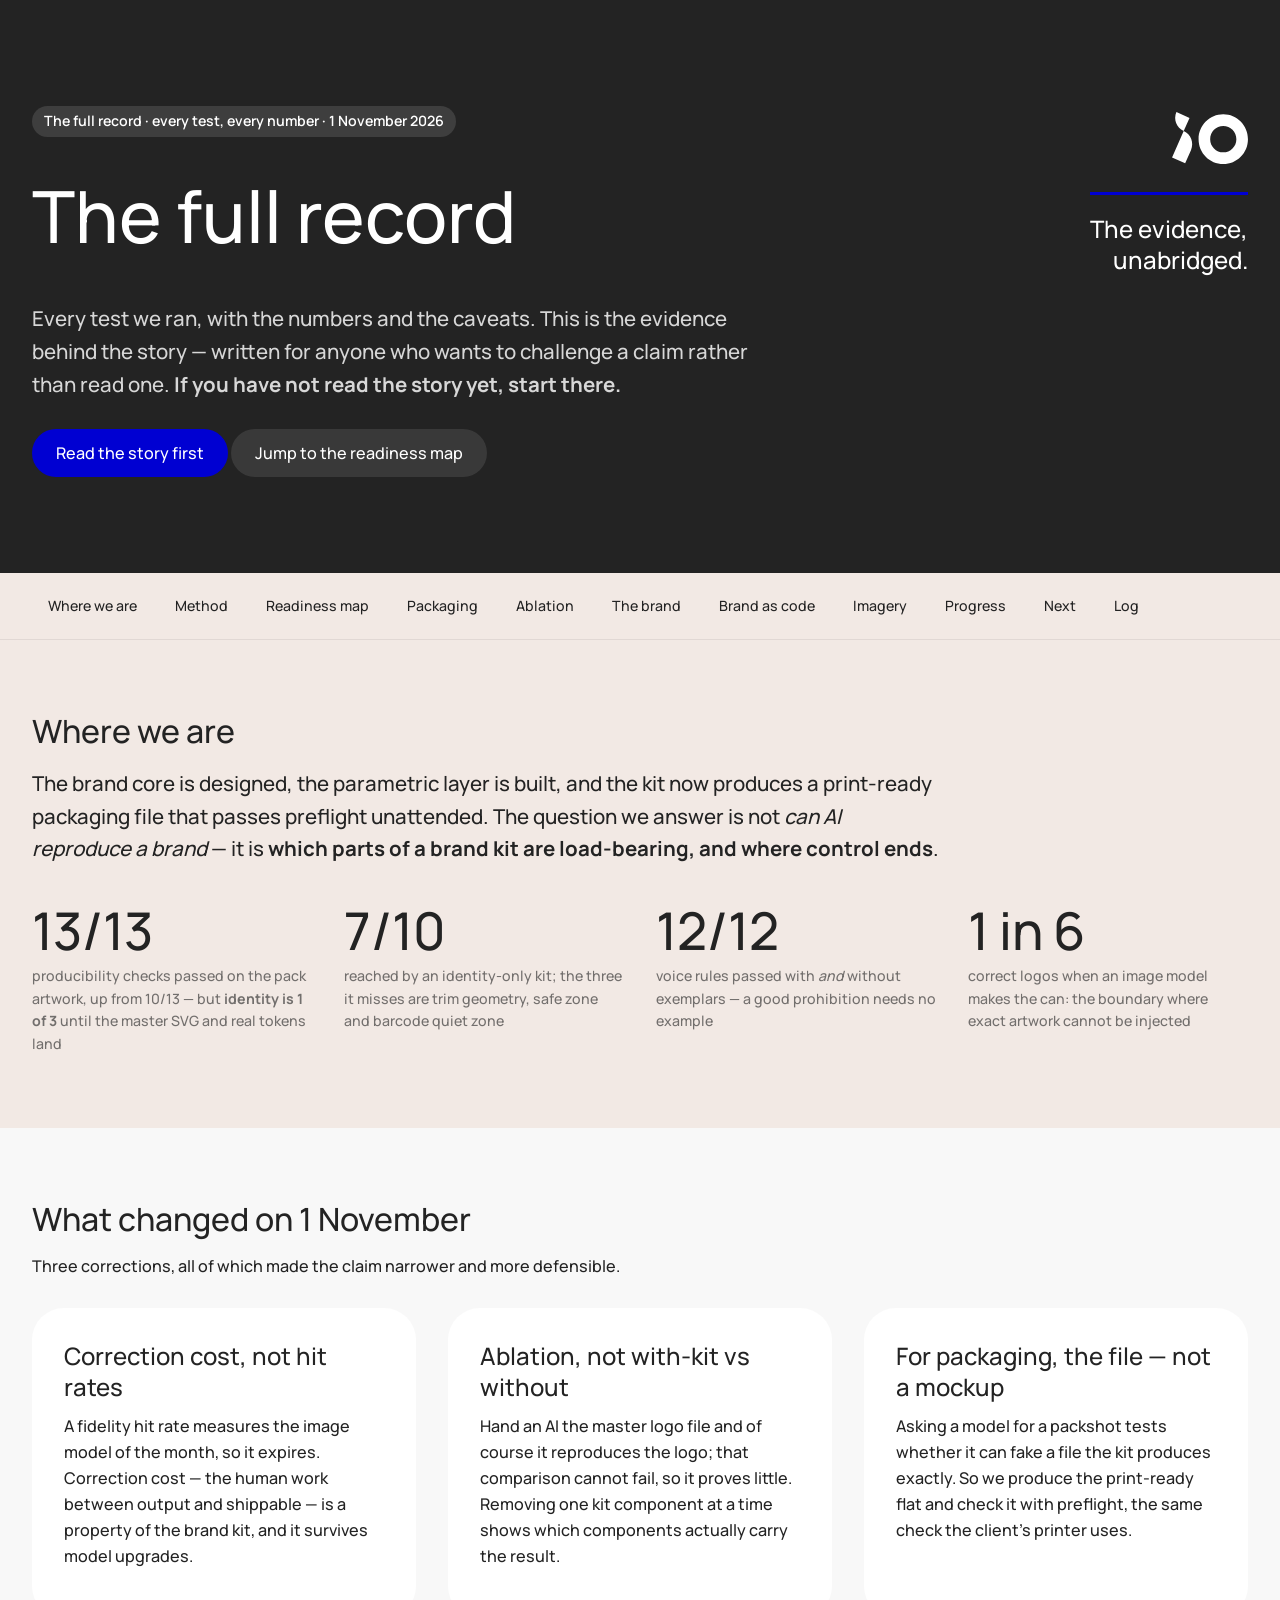
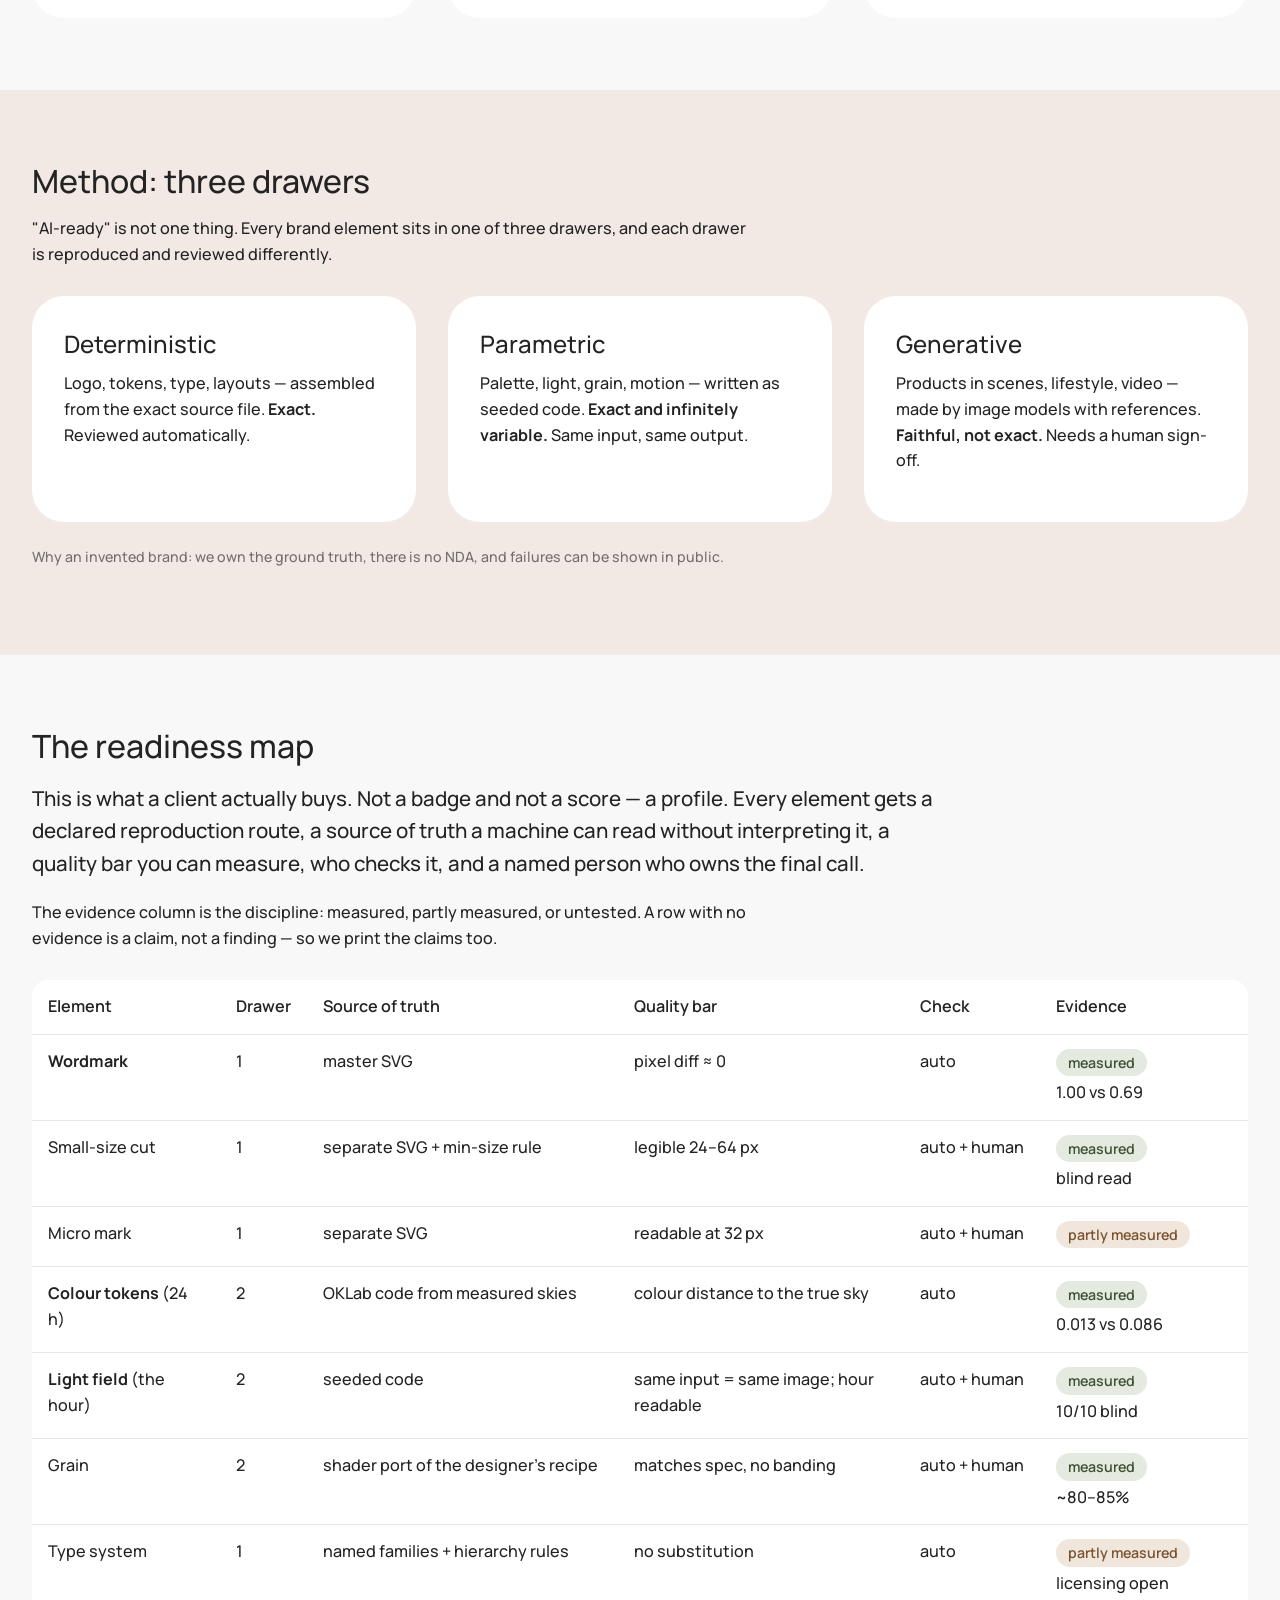
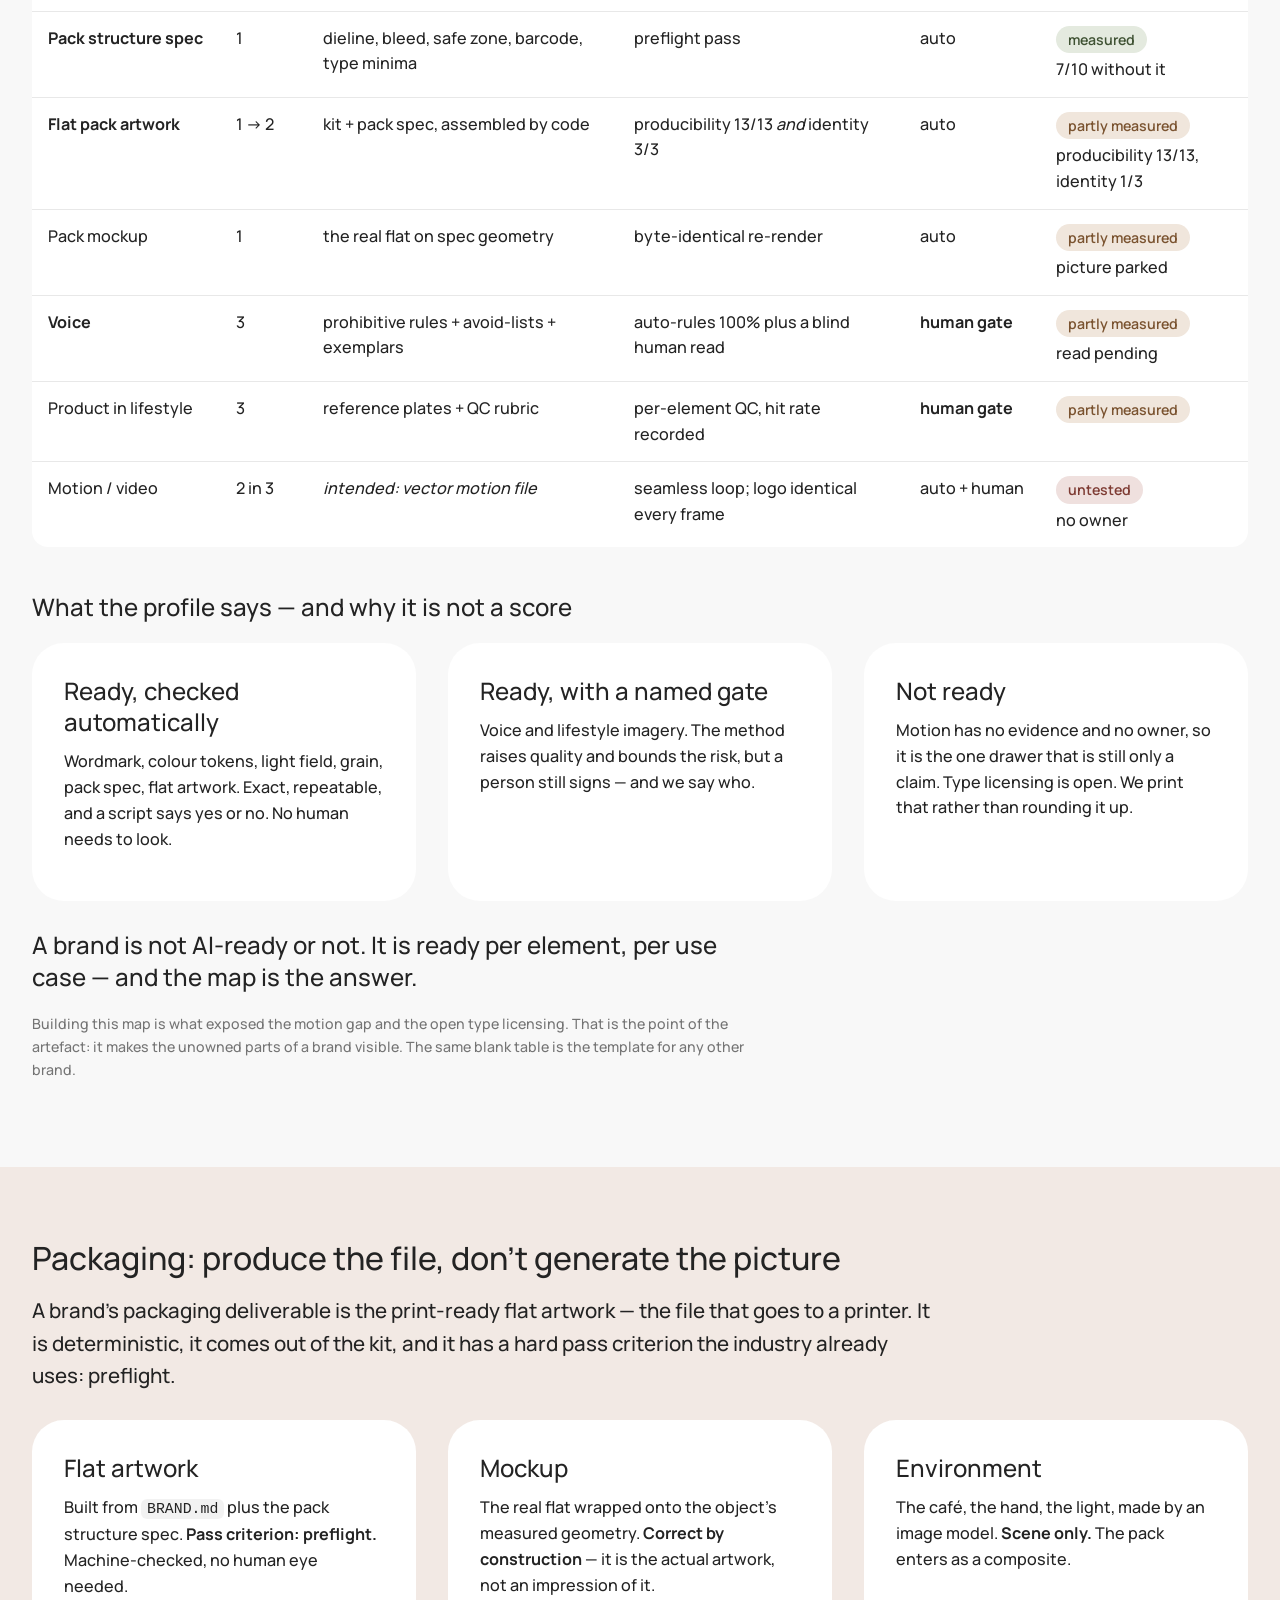
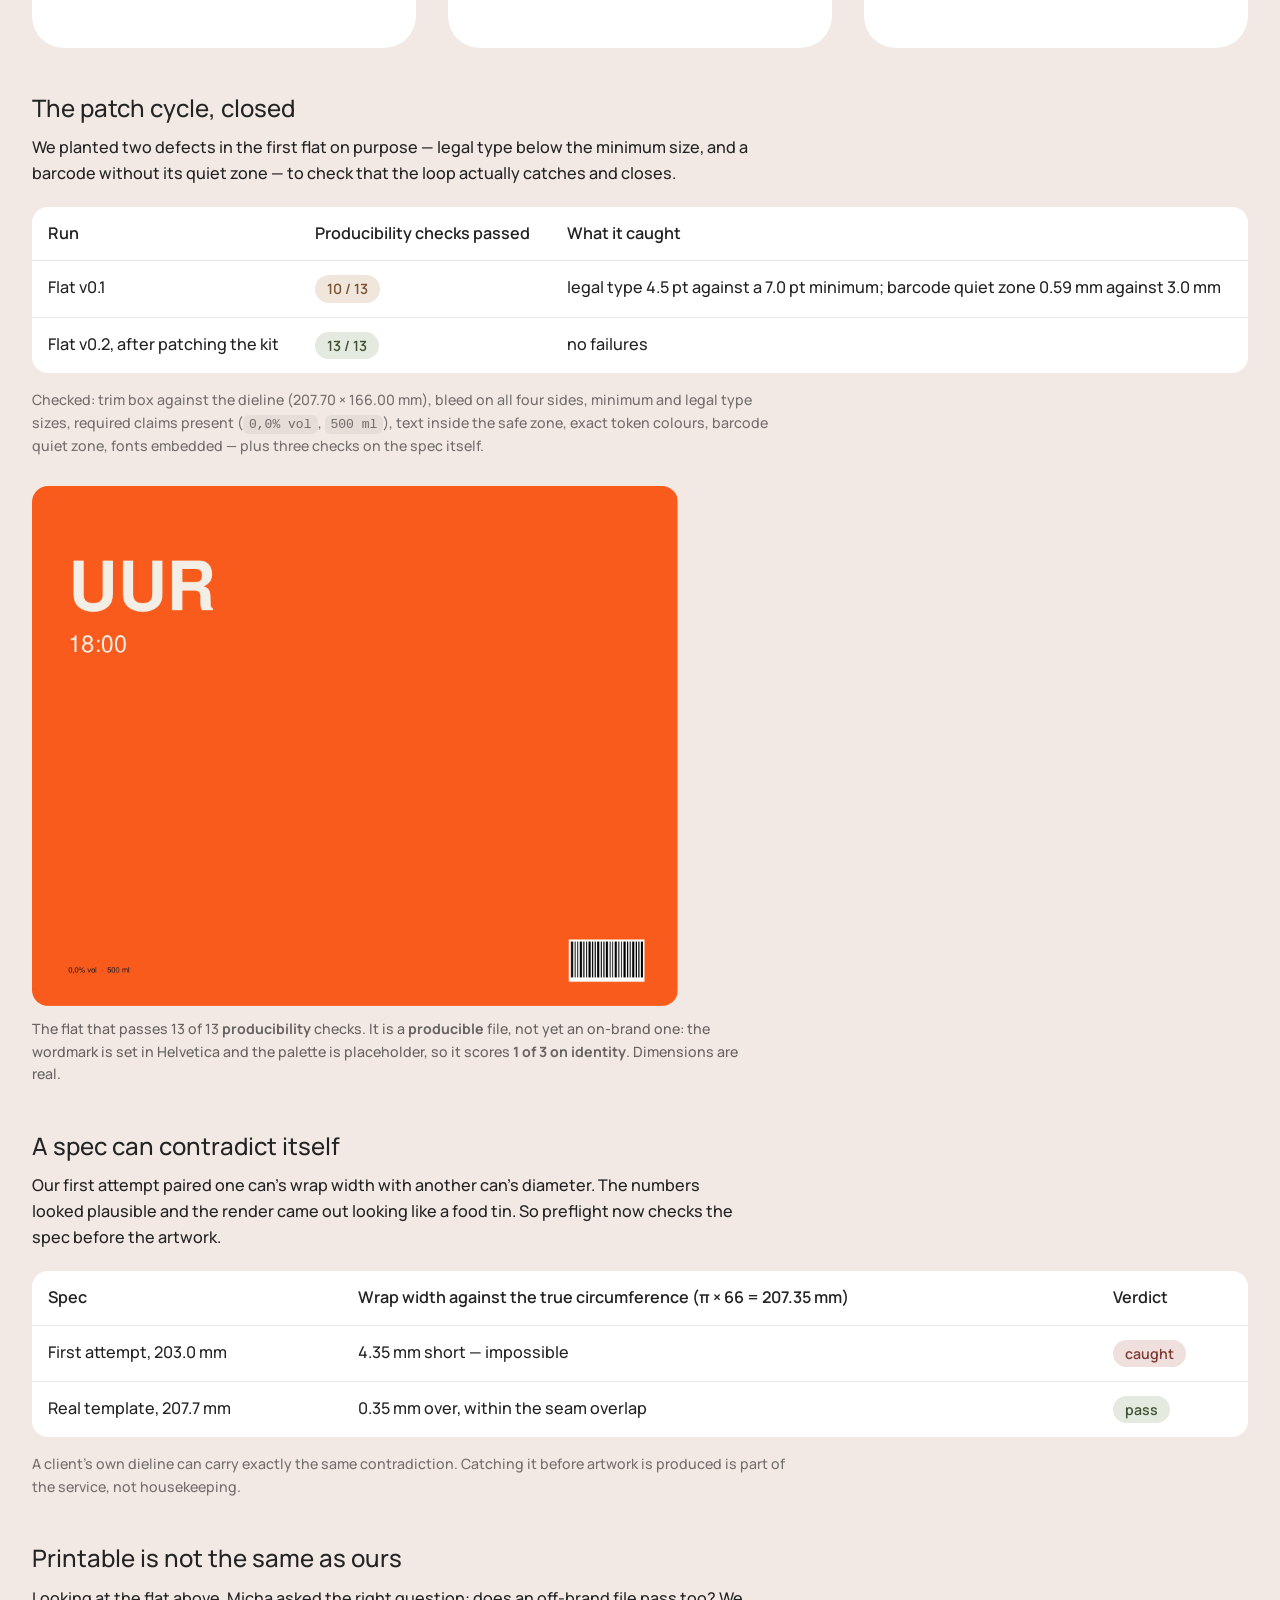
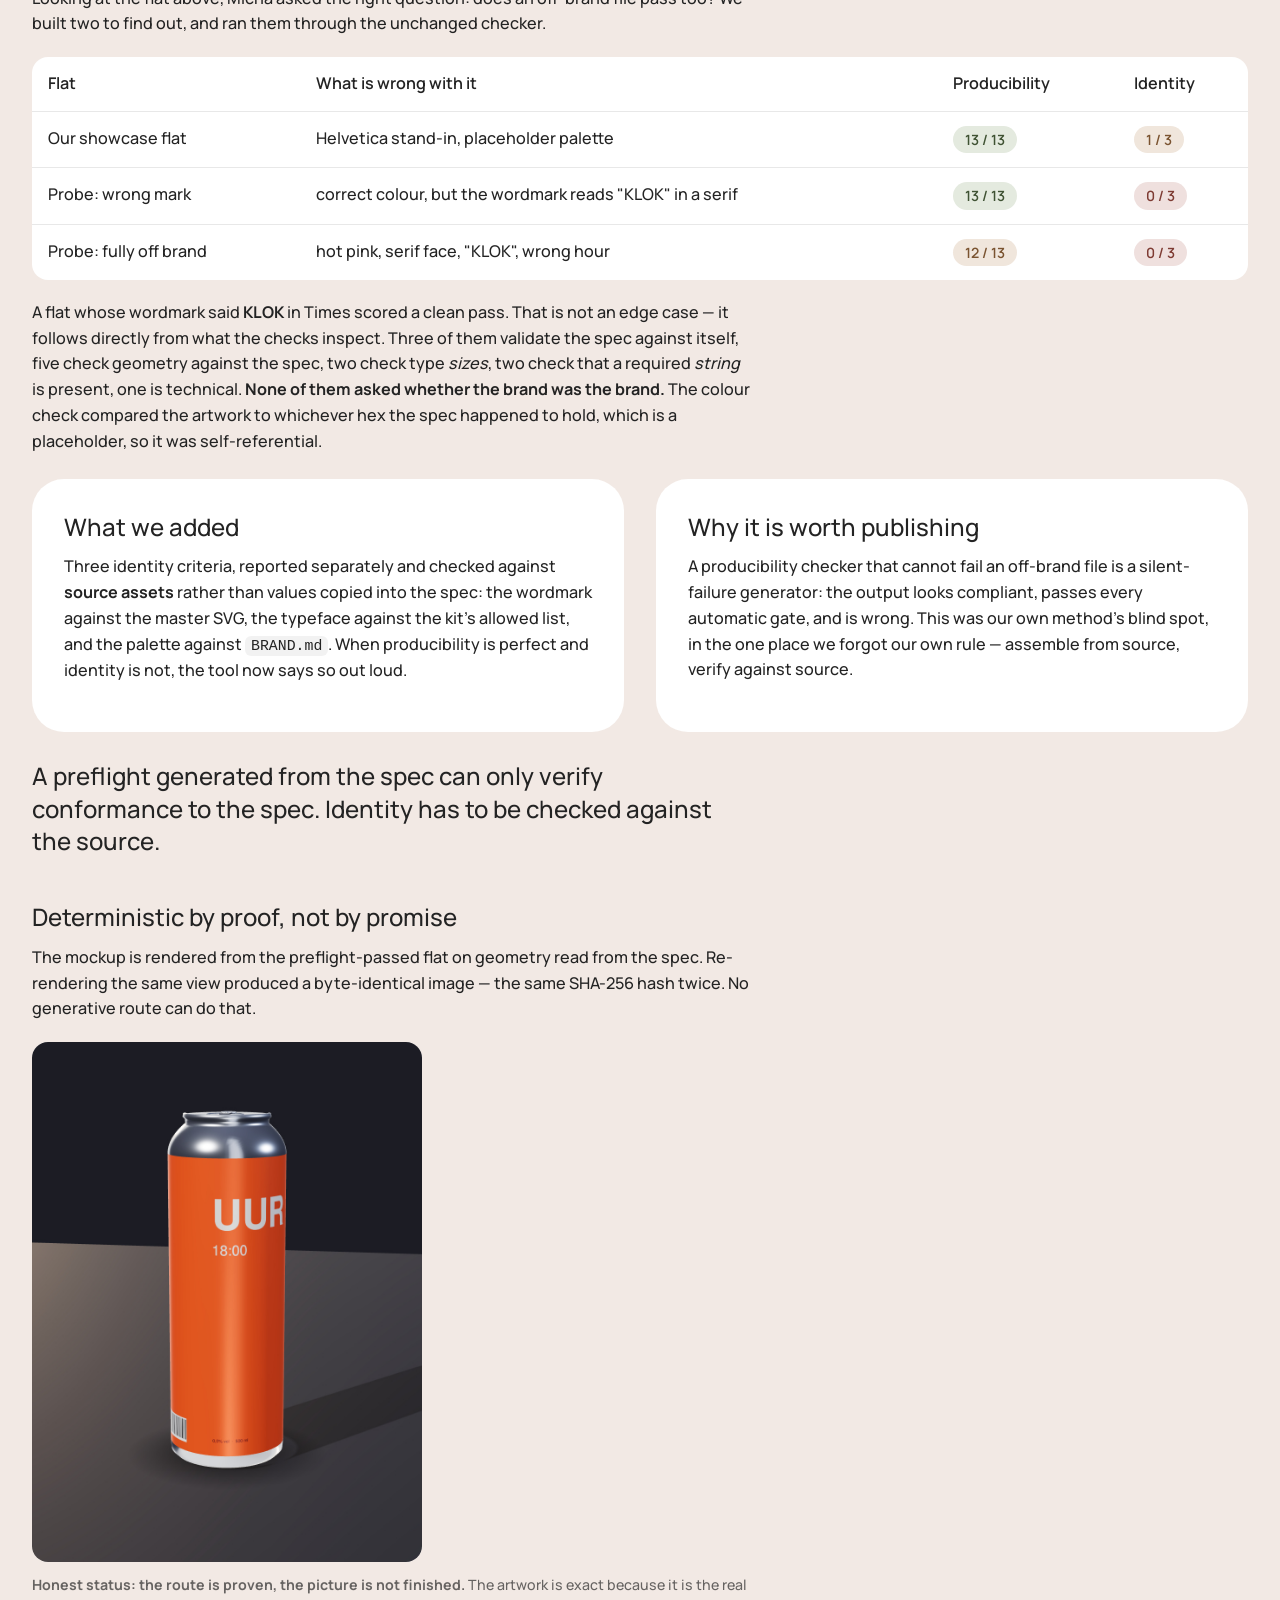
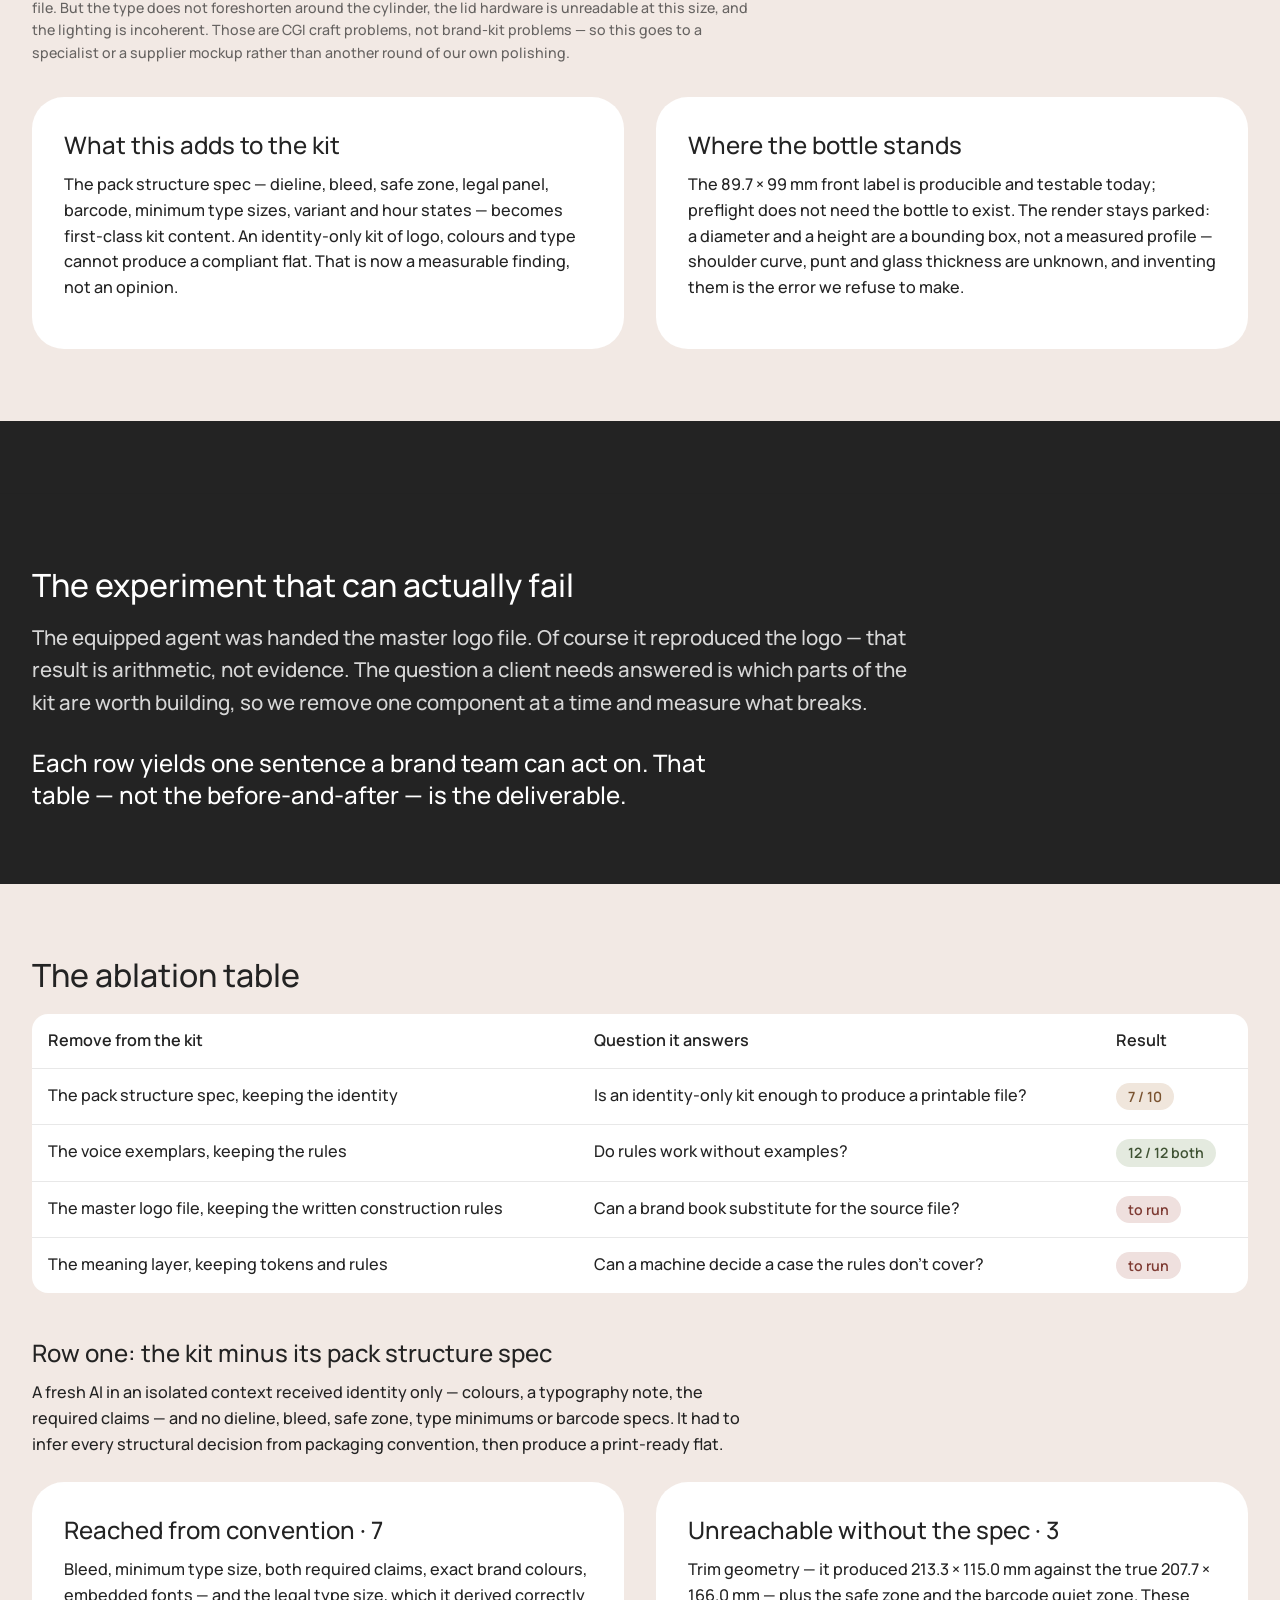
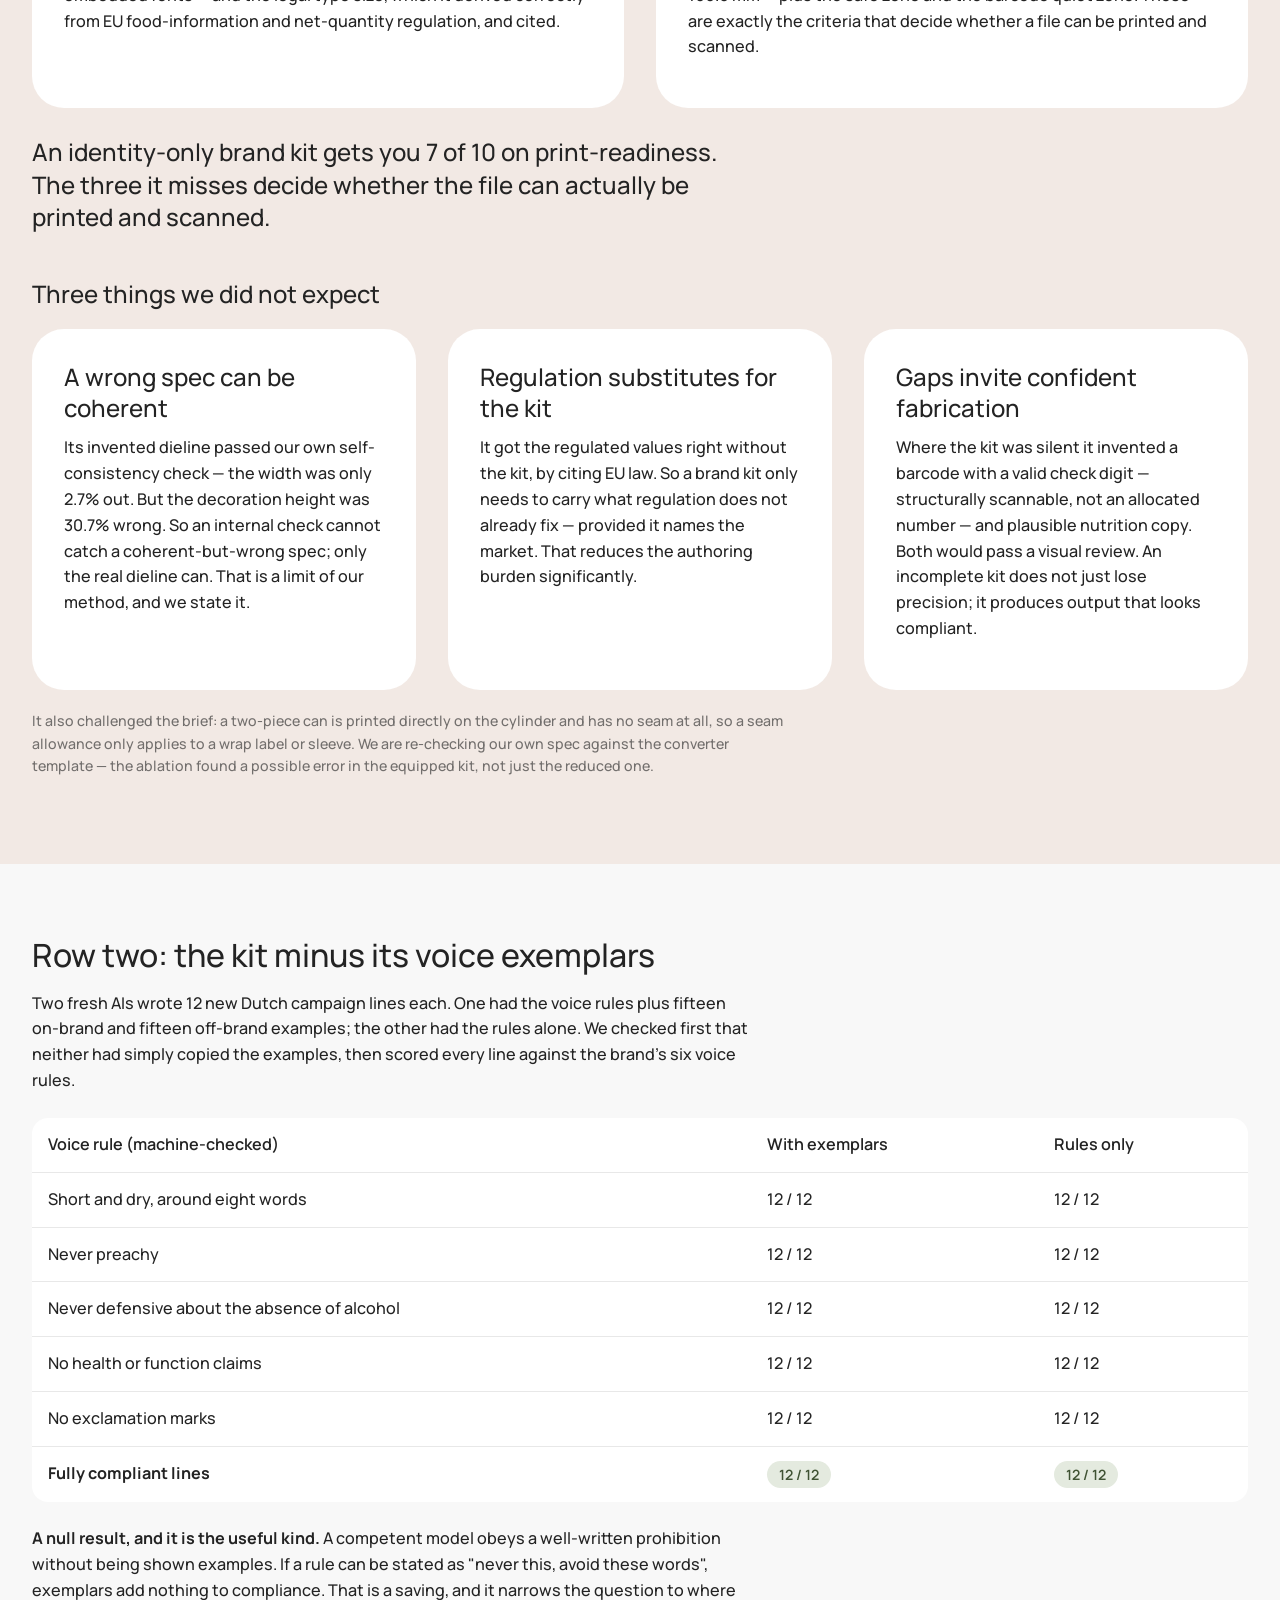
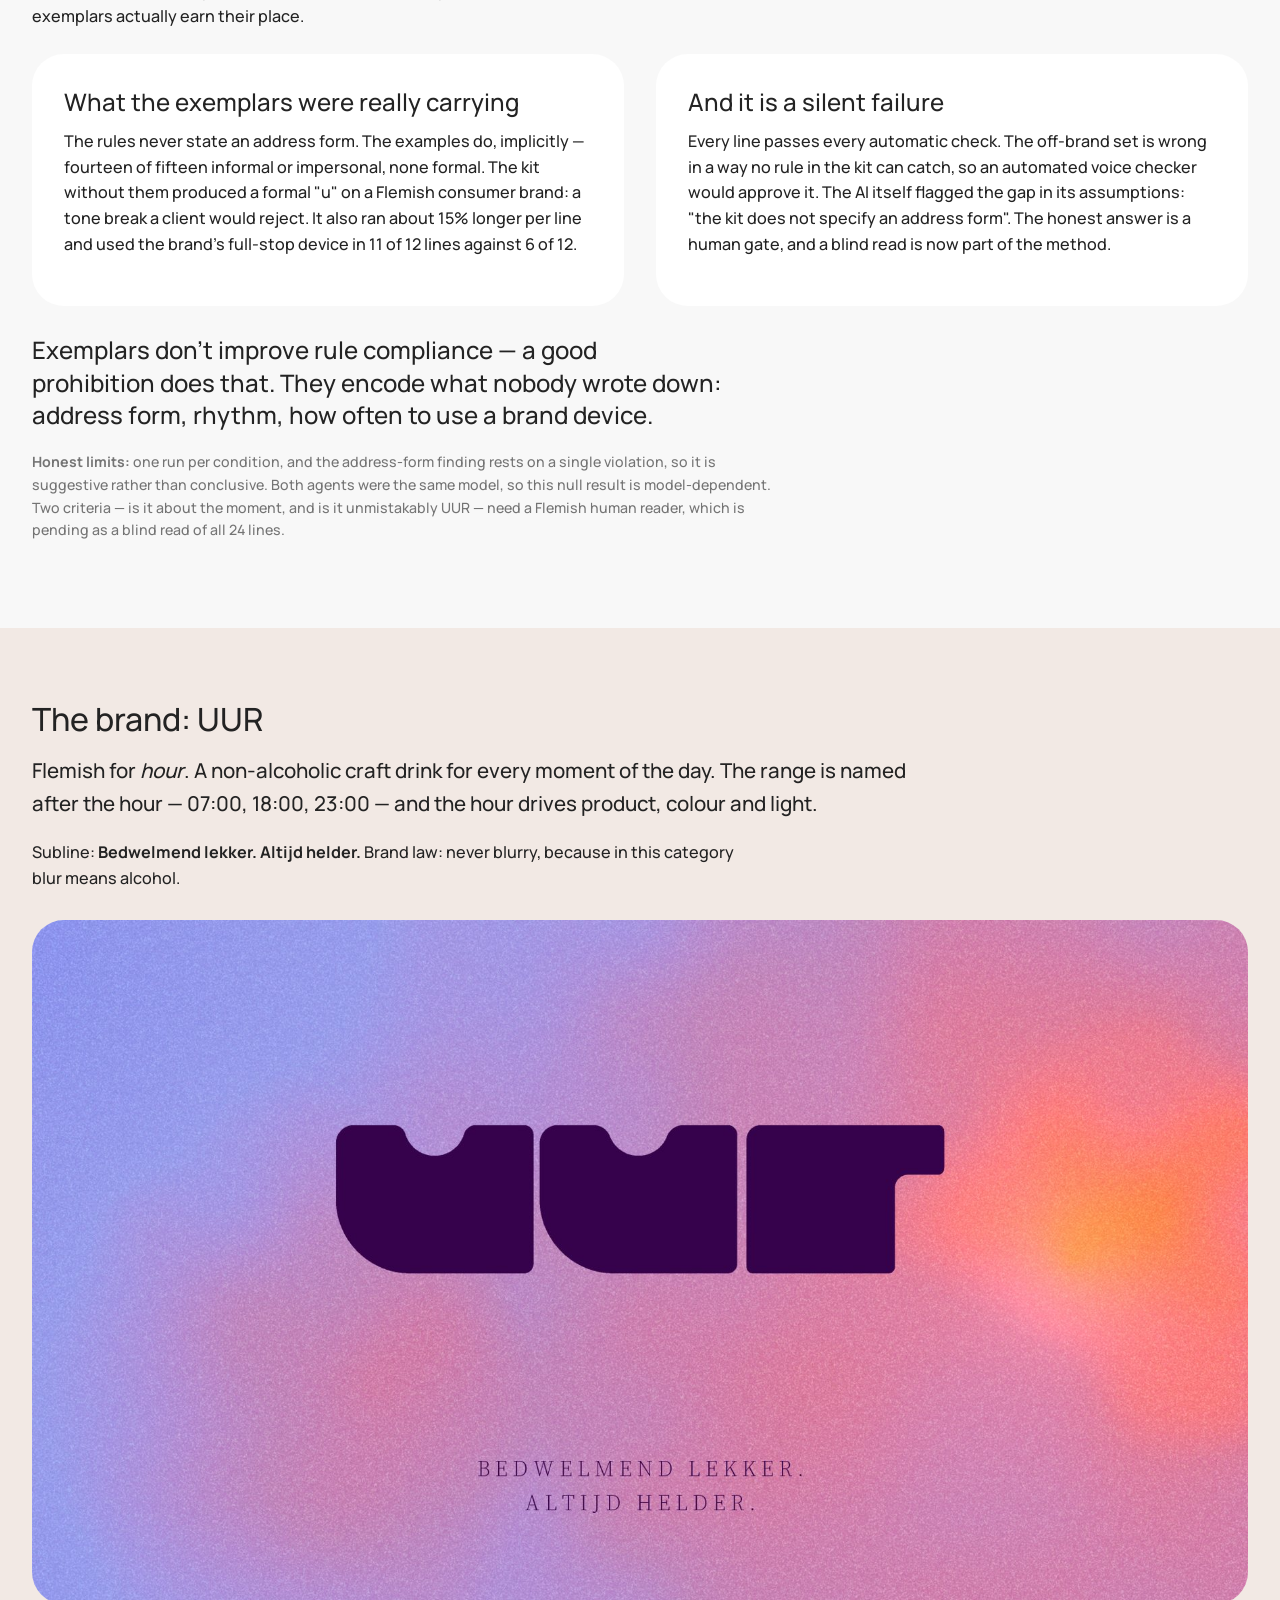
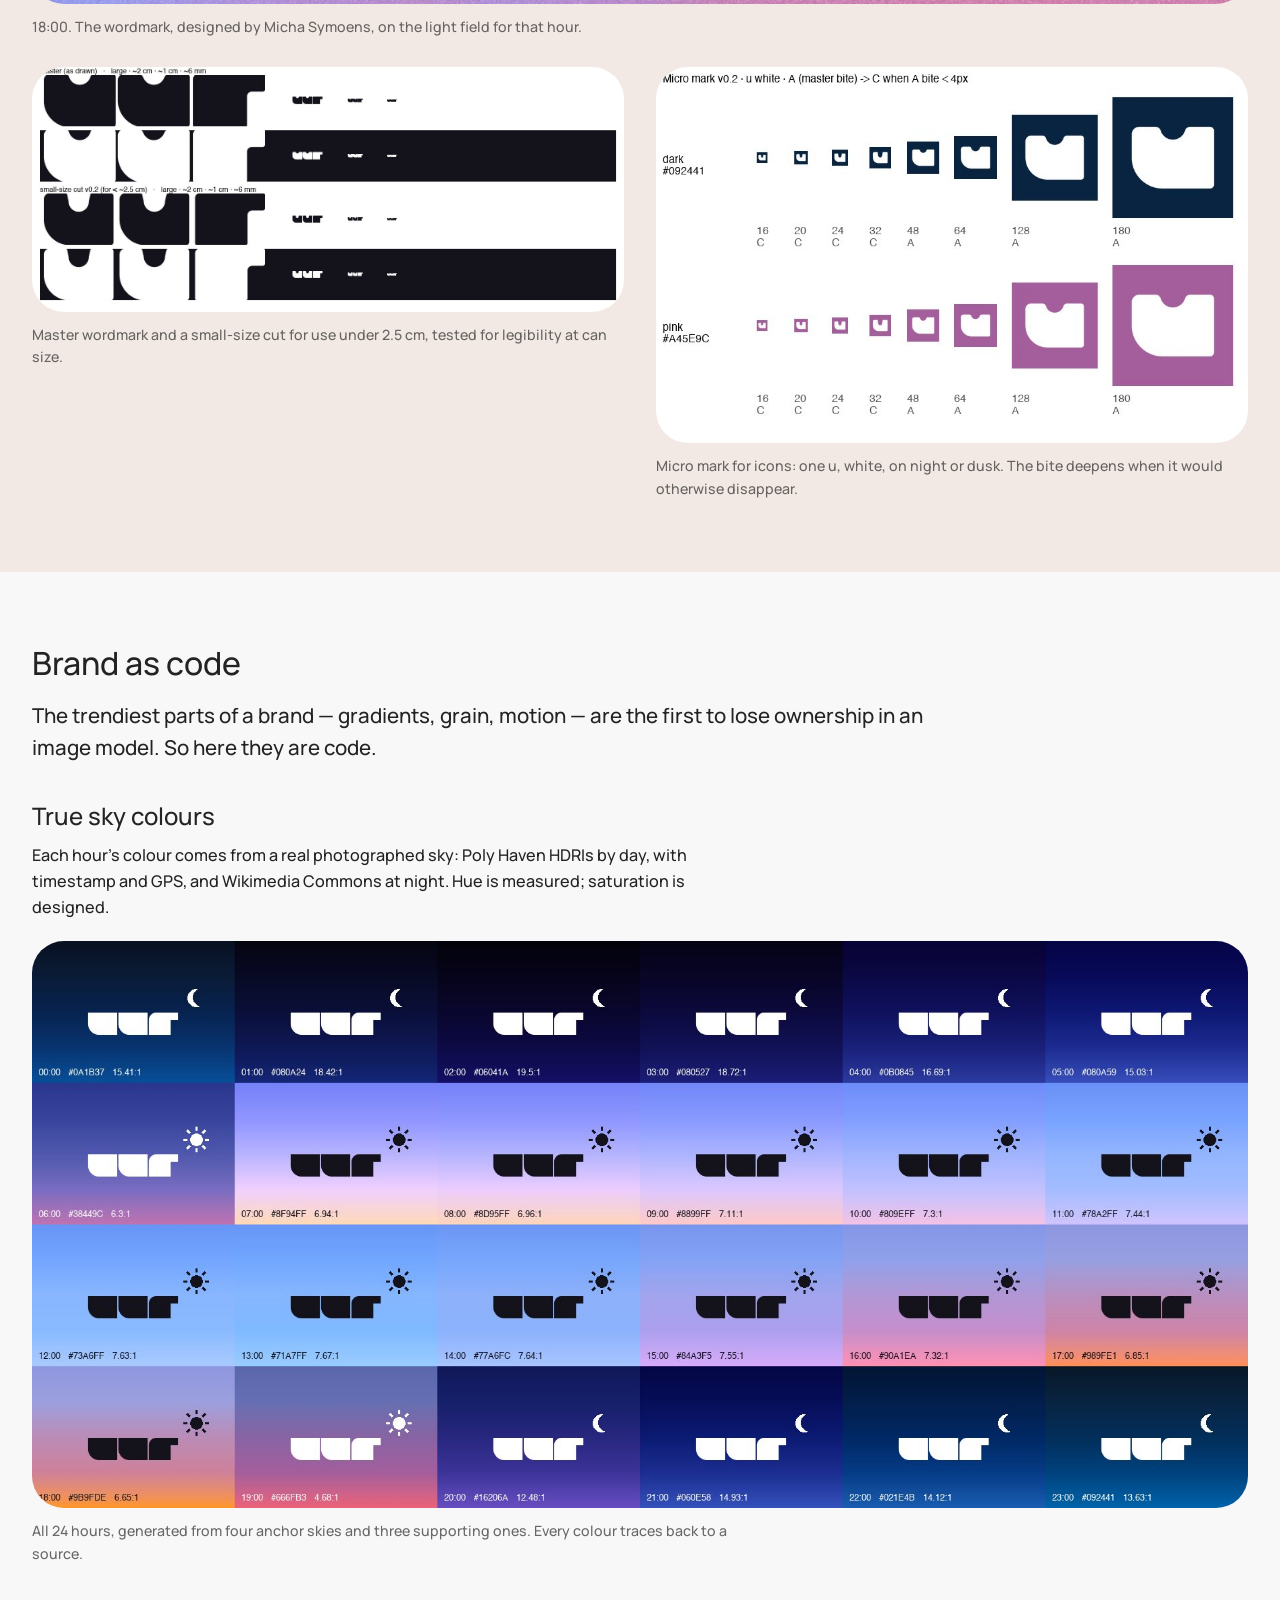
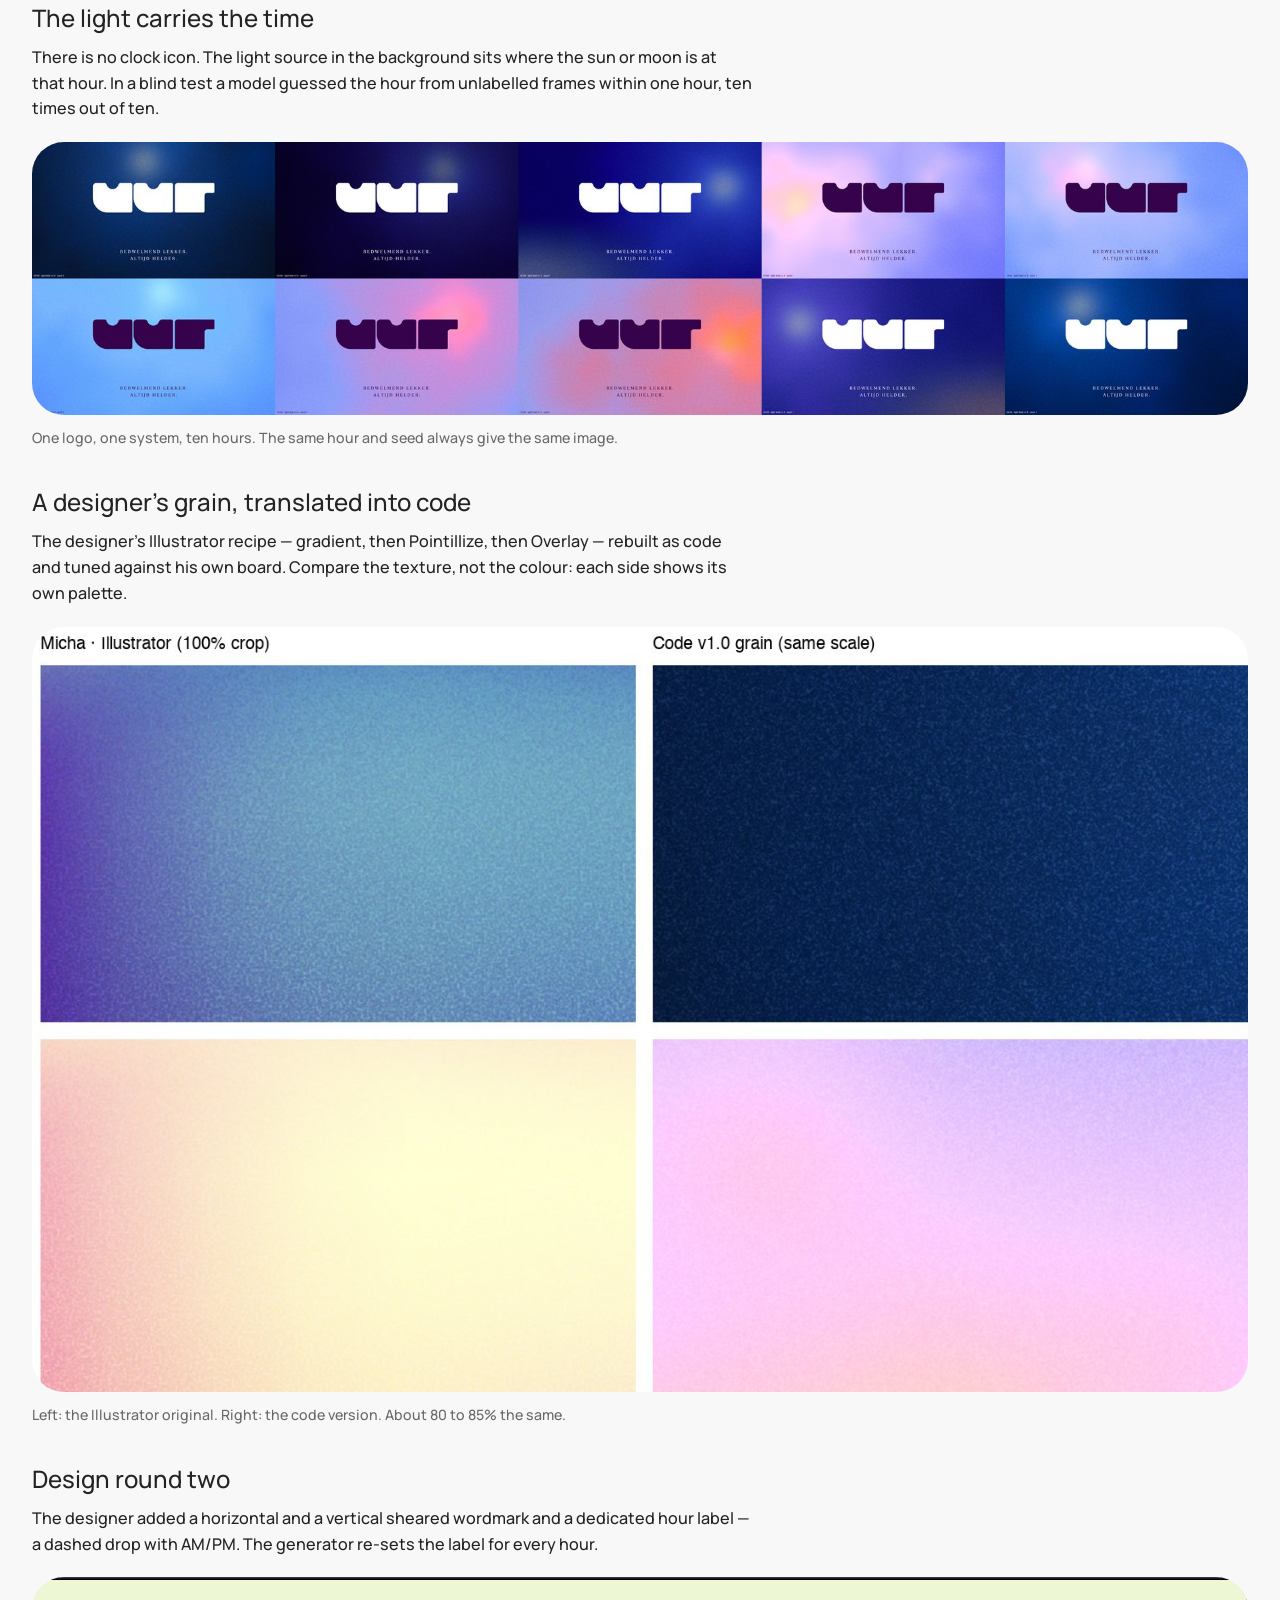
==== index_full_record.html @ 19d4193c "UUR brand AI-readiness research: story page and full record Design research from iO. An invented dri" ====
<!doctype html>
<html lang="en">
<head>
<meta charset="utf-8">
<meta name="viewport" content="width=device-width, initial-scale=1">
<title>Brand AI-Readiness · the full record · iO</title>
<link rel="preconnect" href="https://fonts.googleapis.com">
<link rel="preconnect" href="https://fonts.gstatic.com" crossorigin>
<link href="https://fonts.googleapis.com/css2?family=Manrope:wght@400;500;600&display=swap" rel="stylesheet">
<link rel="stylesheet" href="io-web.css">
<style>
  /* Page-specific only. Everything else comes from the iO Web 2026 tokens. */
  *{box-sizing:border-box} body,html{overflow-x:hidden} img{max-width:100%}
  .io-wrap>*{min-width:0} .io-grid>*{min-width:0}

  /* Evidence states — one hue each, on the warm tints rather than invented pastels */
  .st{display:inline-block;font-size:var(--io-t-small);font-weight:var(--io-w-strong);
      padding:3px 12px;border-radius:var(--io-r-pill);white-space:nowrap;line-height:1.5}
  .st-yes{background:#E4EADF;color:#3F5233}
  .st-part{background:#F0E6DC;color:#7A5330}
  .st-no{background:#EFE0DE;color:#7E3B33}

  /* Sticky section nav — pill links, no uppercase, no arrows */
  nav{position:sticky;top:0;z-index:20;background:rgba(242,233,228,.92);
      backdrop-filter:blur(8px);border-bottom:1px solid rgba(35,35,35,.08)}
  nav .io-wrap{display:flex;gap:6px;overflow-x:auto;padding-top:14px;padding-bottom:14px;
      -webkit-mask-image:linear-gradient(90deg,#000 92%,transparent)}
  nav a{flex:0 0 auto;text-decoration:none;color:var(--io-ink);font-size:var(--io-t-small);
      font-weight:var(--io-w-body);padding:8px 16px;border-radius:var(--io-r-pill)}
  nav a:hover{background:var(--io-tint-dark)}

  /* Hero: the dark band, not a purple gradient */
  .hero{background:var(--io-ink);color:var(--io-ink-on-dark);padding:var(--io-hero-top) 0 80px}
  .hero .io-wrap{display:grid;grid-template-columns:minmax(0,1fr) 300px;gap:64px;align-items:start}
  .hero h1{color:#fff;max-width:20ch;margin:.5em 0 .6em}
  .hero .io-lead{max-width:56ch;color:rgba(255,255,255,.82)}
  .hero .io-tag{background:rgba(255,255,255,.12);color:#fff}
  .hero-logo{display:flex;flex-direction:column;align-items:flex-end;gap:28px;padding-top:6px}
  .hero-logo img{width:76px;height:auto;display:block}
  /* The claim, set as the brand device the critique asked for: one blue rule, one line */
  .hero-claim{border-top:3px solid var(--io-blue);padding-top:18px;text-align:right;
      font-size:var(--io-t-h3);line-height:1.3;color:#fff;max-width:260px}

  /* Figures */
  figure{margin:0}
  figure img{width:100%;display:block;border-radius:var(--io-r-card);background:#fff}
  figure.tall img{max-height:520px;width:auto;max-width:100%;object-fit:contain;border-radius:var(--io-r-small)}
  figcaption{font-size:var(--io-t-small);line-height:1.6;color:rgba(35,35,35,.68);margin-top:12px;max-width:80ch}

  /* Readiness map column control */
  #map .io-table td:nth-child(1),#map .io-table th:nth-child(1){width:188px}
  #map .io-table td:nth-child(2),#map .io-table th:nth-child(2){width:66px}
  #map .io-table td:nth-child(5),#map .io-table th:nth-child(5){width:108px;white-space:nowrap}
  #map .io-table td:nth-child(6),#map .io-table th:nth-child(6){width:208px}
  #map .io-table td:nth-child(6) .st{display:block;width:fit-content;margin-bottom:4px}

  /* Log */
  .log{list-style:none;padding:0;margin:0}
  .log li{display:grid;grid-template-columns:96px 1fr;gap:20px;padding:18px 0;
      border-bottom:1px solid rgba(35,35,35,.08)}
  .log li:last-child{border-bottom:0}
  .log time{color:rgba(35,35,35,.55);font-size:var(--io-t-small)}
  .log p{margin:0}

  /* A quiet rule between sections on the same surface */
  .io-section + .io-section > .io-wrap{border-top:1px solid rgba(35,35,35,.08);padding-top:var(--io-section-y)}
  .io-band-alt + .io-band-alt > .io-wrap,
  .io-band-dark + .io-section > .io-wrap,
  .io-section + .io-band-alt > .io-wrap,
  .io-band-alt + .io-section > .io-wrap{border-top:0;padding-top:0}

  code{background:var(--io-tint-dark);padding:2px 6px;border-radius:6px;font-size:.92em}
  .claim{font-size:var(--io-t-h3);line-height:1.35;max-width:46ch;margin:28px 0 0}
  .io-band-dark .claim{color:#fff}
  .meta{font-size:var(--io-t-small);line-height:1.6;color:rgba(35,35,35,.62);max-width:84ch}
  .io-band-dark .meta{color:rgba(255,255,255,.7)}
  ul.plain{margin:14px 0 0;padding-left:22px}
  ul.plain li{margin-bottom:10px;max-width:88ch}

  @media(max-width:900px){
    .hero{padding:72px 0 56px}
    .hero h1{max-width:100%}
    .hero .io-wrap{grid-template-columns:1fr;gap:28px}
    .hero-logo{align-items:flex-start;order:-1;padding-top:0}
    .hero-claim{text-align:left;max-width:100%}
    #map .io-table td,#map .io-table th{width:auto!important;white-space:normal!important}
    .log li{grid-template-columns:72px 1fr;gap:12px}
    .io-table{font-size:var(--io-t-small)}
    .io-table th,.io-table td{padding:10px 12px}
  }
</style>
</head>
<body>

<header class="hero">
  <div class="io-wrap">
    <div>
      <span class="io-tag">The full record · every test, every number · 1 November 2026</span>
      <h1 class="io-display">The full record</h1>
      <p class="io-lead">Every test we ran, with the numbers and the caveats. This is the evidence behind the story — written for anyone who wants to challenge a claim rather than read one. <strong>If you have not read the story yet, start there.</strong></p>
      <p style="margin-top:28px">
        <a class="io-btn io-btn--primary" href="index.html">Read the story first</a>
        <a class="io-btn io-btn--quiet-on-dark" href="#map">Jump to the readiness map</a>
      </p>
    </div>
    <div class="hero-logo">
      <img src="img/io_logo_white.svg" alt="iO">
      <p class="hero-claim">The evidence,<br>unabridged.</p>
    </div>
  </div>
</header>

<nav><div class="io-wrap">
  <a href="#summary">Where we are</a><a href="#method">Method</a><a href="#map">Readiness map</a>
  <a href="#packaging">Packaging</a><a href="#ablation">Ablation</a><a href="#brand">The brand</a>
  <a href="#code">Brand as code</a><a href="#imagery">Imagery</a><a href="#ladder">Progress</a>
  <a href="#next">Next</a><a href="#log">Log</a>
</div></nav>

<section class="io-section" id="summary"><div class="io-wrap">
  <h2>Where we are</h2>
  <p class="io-lead" style="max-width:70ch">The brand core is designed, the parametric layer is built, and the kit now produces a print-ready packaging file that passes preflight unattended. The question we answer is not <em>can AI reproduce a brand</em> — it is <strong>which parts of a brand kit are load-bearing, and where control ends</strong>.</p>

  <div class="io-grid io-g4" style="margin-top:40px">
    <div class="io-stat"><b>13/13</b><span class="meta">producibility checks passed on the pack artwork, up from 10/13 — but <strong>identity is 1 of 3</strong> until the master SVG and real tokens land</span></div>
    <div class="io-stat"><b>7/10</b><span class="meta">reached by an identity-only kit; the three it misses are trim geometry, safe zone and barcode quiet zone</span></div>
    <div class="io-stat"><b>12/12</b><span class="meta">voice rules passed with <em>and</em> without exemplars — a good prohibition needs no example</span></div>
    <div class="io-stat"><b>1 in 6</b><span class="meta">correct logos when an image model makes the can: the boundary where exact artwork cannot be injected</span></div>
  </div>

</div></section>

<section class="io-section io-band-alt"><div class="io-wrap">
  <h2>What changed on 1 November</h2>
  <p>Three corrections, all of which made the claim narrower and more defensible.</p>
  <div class="io-grid io-g3" style="margin-top:28px">
    <div class="io-card">
      <h3>Correction cost, not hit rates</h3>
      <p>A fidelity hit rate measures the image model of the month, so it expires. Correction cost — the human work between output and shippable — is a property of the brand kit, and it survives model upgrades.</p>
    </div>
    <div class="io-card">
      <h3>Ablation, not with-kit vs without</h3>
      <p>Hand an AI the master logo file and of course it reproduces the logo; that comparison cannot fail, so it proves little. Removing one kit component at a time shows which components actually carry the result.</p>
    </div>
    <div class="io-card">
      <h3>For packaging, the file — not a mockup</h3>
      <p>Asking a model for a packshot tests whether it can fake a file the kit produces exactly. So we produce the print-ready flat and check it with preflight, the same check the client's printer uses.</p>
    </div>
  </div>
</div></section>

<section class="io-section" id="method"><div class="io-wrap">
  <h2>Method: three drawers</h2>
  <p>"AI-ready" is not one thing. Every brand element sits in one of three drawers, and each drawer is reproduced and reviewed differently.</p>
  <div class="io-grid io-g3" style="margin-top:28px">
    <div class="io-card">
      <h3>Deterministic</h3>
      <p>Logo, tokens, type, layouts — assembled from the exact source file. <strong>Exact.</strong> Reviewed automatically.</p>
    </div>
    <div class="io-card">
      <h3>Parametric</h3>
      <p>Palette, light, grain, motion — written as seeded code. <strong>Exact and infinitely variable.</strong> Same input, same output.</p>
    </div>
    <div class="io-card">
      <h3>Generative</h3>
      <p>Products in scenes, lifestyle, video — made by image models with references. <strong>Faithful, not exact.</strong> Needs a human sign-off.</p>
    </div>
  </div>
  <p class="meta" style="margin-top:24px">Why an invented brand: we own the ground truth, there is no NDA, and failures can be shown in public.</p>
</div></section>

<section class="io-section io-band-alt" id="map"><div class="io-wrap">
  <h2>The readiness map</h2>
  <p class="io-lead" style="max-width:70ch">This is what a client actually buys. Not a badge and not a score — a profile. Every element gets a declared reproduction route, a source of truth a machine can read without interpreting it, a quality bar you can measure, who checks it, and a named person who owns the final call.</p>
  <p>The evidence column is the discipline: measured, partly measured, or untested. A row with no evidence is a claim, not a finding — so we print the claims too.</p>

  <div class="io-table-wrap" style="margin-top:28px"><table class="io-table">
    <tr><th>Element</th><th>Drawer</th><th>Source of truth</th><th>Quality bar</th><th>Check</th><th>Evidence</th></tr>
    <tr><td><strong>Wordmark</strong></td><td>1</td><td>master SVG</td><td>pixel diff ≈ 0</td><td>auto</td><td><span class="st st-yes">measured</span>1.00 vs 0.69</td></tr>
    <tr><td>Small-size cut</td><td>1</td><td>separate SVG + min-size rule</td><td>legible 24–64 px</td><td>auto + human</td><td><span class="st st-yes">measured</span>blind read</td></tr>
    <tr><td>Micro mark</td><td>1</td><td>separate SVG</td><td>readable at 32 px</td><td>auto + human</td><td><span class="st st-part">partly measured</span></td></tr>
    <tr><td><strong>Colour tokens</strong> (24 h)</td><td>2</td><td>OKLab code from measured skies</td><td>colour distance to the true sky</td><td>auto</td><td><span class="st st-yes">measured</span>0.013 vs 0.086</td></tr>
    <tr><td><strong>Light field</strong> (the hour)</td><td>2</td><td>seeded code</td><td>same input = same image; hour readable</td><td>auto + human</td><td><span class="st st-yes">measured</span>10/10 blind</td></tr>
    <tr><td>Grain</td><td>2</td><td>shader port of the designer's recipe</td><td>matches spec, no banding</td><td>auto + human</td><td><span class="st st-yes">measured</span>~80–85%</td></tr>
    <tr><td>Type system</td><td>1</td><td>named families + hierarchy rules</td><td>no substitution</td><td>auto</td><td><span class="st st-part">partly measured</span>licensing open</td></tr>
    <tr><td><strong>Pack structure spec</strong></td><td>1</td><td>dieline, bleed, safe zone, barcode, type minima</td><td>preflight pass</td><td>auto</td><td><span class="st st-yes">measured</span>7/10 without it</td></tr>
    <tr><td><strong>Flat pack artwork</strong></td><td>1 → 2</td><td>kit + pack spec, assembled by code</td><td>producibility 13/13 <em>and</em> identity 3/3</td><td>auto</td><td><span class="st st-part">partly measured</span>producibility 13/13, identity 1/3</td></tr>
    <tr><td>Pack mockup</td><td>1</td><td>the real flat on spec geometry</td><td>byte-identical re-render</td><td>auto</td><td><span class="st st-part">partly measured</span>picture parked</td></tr>
    <tr><td><strong>Voice</strong></td><td>3</td><td>prohibitive rules + avoid-lists + exemplars</td><td>auto-rules 100% plus a blind human read</td><td><strong>human gate</strong></td><td><span class="st st-part">partly measured</span>read pending</td></tr>
    <tr><td>Product in lifestyle</td><td>3</td><td>reference plates + QC rubric</td><td>per-element QC, hit rate recorded</td><td><strong>human gate</strong></td><td><span class="st st-part">partly measured</span></td></tr>
    <tr><td>Motion / video</td><td>2 in 3</td><td><em>intended: vector motion file</em></td><td>seamless loop; logo identical every frame</td><td>auto + human</td><td><span class="st st-no">untested</span>no owner</td></tr>
  </table></div>

  <h3 style="margin-top:44px">What the profile says — and why it is not a score</h3>
  <div class="io-grid io-g3" style="margin-top:20px">
    <div class="io-card">
      <h3>Ready, checked automatically</h3>
      <p>Wordmark, colour tokens, light field, grain, pack spec, flat artwork. Exact, repeatable, and a script says yes or no. No human needs to look.</p>
    </div>
    <div class="io-card">
      <h3>Ready, with a named gate</h3>
      <p>Voice and lifestyle imagery. The method raises quality and bounds the risk, but a person still signs — and we say who.</p>
    </div>
    <div class="io-card">
      <h3>Not ready</h3>
      <p>Motion has no evidence and no owner, so it is the one drawer that is still only a claim. Type licensing is open. We print that rather than rounding it up.</p>
    </div>
  </div>
  <p class="claim">A brand is not AI-ready or not. It is ready per element, per use case — and the map is the answer.</p>
  <p class="meta" style="margin-top:20px">Building this map is what exposed the motion gap and the open type licensing. That is the point of the artefact: it makes the unowned parts of a brand visible. The same blank table is the template for any other brand.</p>
</div></section>

<section class="io-section" id="packaging"><div class="io-wrap">
  <h2>Packaging: produce the file, don't generate the picture</h2>
  <p class="io-lead" style="max-width:70ch">A brand's packaging deliverable is the print-ready flat artwork — the file that goes to a printer. It is deterministic, it comes out of the kit, and it has a hard pass criterion the industry already uses: preflight.</p>

  <div class="io-grid io-g3" style="margin-top:28px">
    <div class="io-card">
      <h3>Flat artwork</h3>
      <p>Built from <code>BRAND.md</code> plus the pack structure spec. <strong>Pass criterion: preflight.</strong> Machine-checked, no human eye needed.</p>
    </div>
    <div class="io-card">
      <h3>Mockup</h3>
      <p>The real flat wrapped onto the object's measured geometry. <strong>Correct by construction</strong> — it is the actual artwork, not an impression of it.</p>
    </div>
    <div class="io-card">
      <h3>Environment</h3>
      <p>The café, the hand, the light, made by an image model. <strong>Scene only.</strong> The pack enters as a composite.</p>
    </div>
  </div>

  <h3 style="margin-top:44px">The patch cycle, closed</h3>
  <p>We planted two defects in the first flat on purpose — legal type below the minimum size, and a barcode without its quiet zone — to check that the loop actually catches and closes.</p>
  <div class="io-table-wrap" style="margin-top:20px"><table class="io-table">
    <tr><th>Run</th><th>Producibility checks passed</th><th>What it caught</th></tr>
    <tr><td>Flat v0.1</td><td><span class="st st-part">10 / 13</span></td><td>legal type 4.5 pt against a 7.0 pt minimum; barcode quiet zone 0.59 mm against 3.0 mm</td></tr>
    <tr><td>Flat v0.2, after patching the kit</td><td><span class="st st-yes">13 / 13</span></td><td>no failures</td></tr>
  </table></div>
  <p class="meta" style="margin-top:16px">Checked: trim box against the dieline (207.70 × 166.00 mm), bleed on all four sides, minimum and legal type sizes, required claims present (<code>0,0% vol</code>, <code>500 ml</code>), text inside the safe zone, exact token colours, barcode quiet zone, fonts embedded — plus three checks on the spec itself.</p>
  <figure class="tall" style="margin-top:28px"><img src="img/flat_preflight_pass.jpg" alt="UUR flat pack artwork that passes all thirteen preflight checks"><figcaption>The flat that passes 13 of 13 <strong>producibility</strong> checks. It is a <strong>producible</strong> file, not yet an on-brand one: the wordmark is set in Helvetica and the palette is placeholder, so it scores <strong>1 of 3 on identity</strong>. Dimensions are real.</figcaption></figure>

  <h3 style="margin-top:44px">A spec can contradict itself</h3>
  <p>Our first attempt paired one can's wrap width with another can's diameter. The numbers looked plausible and the render came out looking like a food tin. So preflight now checks the spec before the artwork.</p>
  <div class="io-table-wrap" style="margin-top:20px"><table class="io-table">
    <tr><th>Spec</th><th>Wrap width against the true circumference (π × 66 = 207.35 mm)</th><th>Verdict</th></tr>
    <tr><td>First attempt, 203.0 mm</td><td>4.35 mm short — impossible</td><td><span class="st st-no">caught</span></td></tr>
    <tr><td>Real template, 207.7 mm</td><td>0.35 mm over, within the seam overlap</td><td><span class="st st-yes">pass</span></td></tr>
  </table></div>
  <p class="meta" style="margin-top:16px">A client's own dieline can carry exactly the same contradiction. Catching it before artwork is produced is part of the service, not housekeeping.</p>

  <h3 style="margin-top:44px">Printable is not the same as ours</h3>
  <p>Looking at the flat above, Micha asked the right question: does an off-brand file pass too? We built two to find out, and ran them through the unchanged checker.</p>
  <div class="io-table-wrap" style="margin-top:20px"><table class="io-table">
    <tr><th>Flat</th><th>What is wrong with it</th><th>Producibility</th><th>Identity</th></tr>
    <tr><td>Our showcase flat</td><td>Helvetica stand-in, placeholder palette</td><td><span class="st st-yes">13 / 13</span></td><td><span class="st st-part">1 / 3</span></td></tr>
    <tr><td>Probe: wrong mark</td><td>correct colour, but the wordmark reads "KLOK" in a serif</td><td><span class="st st-yes">13 / 13</span></td><td><span class="st st-no">0 / 3</span></td></tr>
    <tr><td>Probe: fully off brand</td><td>hot pink, serif face, "KLOK", wrong hour</td><td><span class="st st-part">12 / 13</span></td><td><span class="st st-no">0 / 3</span></td></tr>
  </table></div>
  <p style="margin-top:20px">A flat whose wordmark said <strong>KLOK</strong> in Times scored a clean pass. That is not an edge case — it follows directly from what the checks inspect. Three of them validate the spec against itself, five check geometry against the spec, two check type <em>sizes</em>, two check that a required <em>string</em> is present, one is technical. <strong>None of them asked whether the brand was the brand.</strong> The colour check compared the artwork to whichever hex the spec happened to hold, which is a placeholder, so it was self-referential.</p>
  <div class="io-grid io-g2" style="margin-top:24px">
    <div class="io-card">
      <h3>What we added</h3>
      <p>Three identity criteria, reported separately and checked against <strong>source assets</strong> rather than values copied into the spec: the wordmark against the master SVG, the typeface against the kit's allowed list, and the palette against <code>BRAND.md</code>. When producibility is perfect and identity is not, the tool now says so out loud.</p>
    </div>
    <div class="io-card">
      <h3>Why it is worth publishing</h3>
      <p>A producibility checker that cannot fail an off-brand file is a silent-failure generator: the output looks compliant, passes every automatic gate, and is wrong. This was our own method's blind spot, in the one place we forgot our own rule — assemble from source, verify against source.</p>
    </div>
  </div>
  <p class="claim">A preflight generated from the spec can only verify conformance to the spec. Identity has to be checked against the source.</p>

  <h3 style="margin-top:44px">Deterministic by proof, not by promise</h3>
  <p>The mockup is rendered from the preflight-passed flat on geometry read from the spec. Re-rendering the same view produced a byte-identical image — the same SHA-256 hash twice. No generative route can do that.</p>
  <figure class="tall" style="margin-top:20px"><img src="img/can_deterministic_wrap_r4.jpg" alt="UUR can with the exact flat artwork wrapped onto measured geometry"><figcaption><strong>Honest status: the route is proven, the picture is not finished.</strong> The artwork is exact because it is the real file. But the type does not foreshorten around the cylinder, the lid hardware is unreadable at this size, and the lighting is incoherent. Those are CGI craft problems, not brand-kit problems — so this goes to a specialist or a supplier mockup rather than another round of our own polishing.</figcaption></figure>

  <div class="io-grid io-g2" style="margin-top:32px">
    <div class="io-card">
      <h3>What this adds to the kit</h3>
      <p>The pack structure spec — dieline, bleed, safe zone, legal panel, barcode, minimum type sizes, variant and hour states — becomes first-class kit content. An identity-only kit of logo, colours and type cannot produce a compliant flat. That is now a measurable finding, not an opinion.</p>
    </div>
    <div class="io-card">
      <h3>Where the bottle stands</h3>
      <p>The 89.7 × 99 mm front label is producible and testable today; preflight does not need the bottle to exist. The render stays parked: a diameter and a height are a bounding box, not a measured profile — shoulder curve, punt and glass thickness are unknown, and inventing them is the error we refuse to make.</p>
    </div>
  </div>
</div></section>

<section class="io-section io-band-dark" id="ablation"><div class="io-wrap">
  <h2 style="color:#fff">The experiment that can actually fail</h2>
  <p class="io-lead" style="max-width:68ch;color:rgba(255,255,255,.82)">The equipped agent was handed the master logo file. Of course it reproduced the logo — that result is arithmetic, not evidence. The question a client needs answered is which parts of the kit are worth building, so we remove one component at a time and measure what breaks.</p>
  <p class="claim">Each row yields one sentence a brand team can act on. That table — not the before-and-after — is the deliverable.</p>
</div></section>

<section class="io-section"><div class="io-wrap">
  <h2>The ablation table</h2>
  <div class="io-table-wrap" style="margin-top:20px"><table class="io-table">
    <tr><th>Remove from the kit</th><th>Question it answers</th><th>Result</th></tr>
    <tr><td>The pack structure spec, keeping the identity</td><td>Is an identity-only kit enough to produce a printable file?</td><td><span class="st st-part">7 / 10</span></td></tr>
    <tr><td>The voice exemplars, keeping the rules</td><td>Do rules work without examples?</td><td><span class="st st-yes">12 / 12 both</span></td></tr>
    <tr><td>The master logo file, keeping the written construction rules</td><td>Can a brand book substitute for the source file?</td><td><span class="st st-no">to run</span></td></tr>
    <tr><td>The meaning layer, keeping tokens and rules</td><td>Can a machine decide a case the rules don't cover?</td><td><span class="st st-no">to run</span></td></tr>
  </table></div>

  <h3 style="margin-top:44px">Row one: the kit minus its pack structure spec</h3>
  <p>A fresh AI in an isolated context received identity only — colours, a typography note, the required claims — and no dieline, bleed, safe zone, type minimums or barcode specs. It had to infer every structural decision from packaging convention, then produce a print-ready flat.</p>
  <div class="io-grid io-g2" style="margin-top:24px">
    <div class="io-card">
      <h3>Reached from convention · 7</h3>
      <p>Bleed, minimum type size, both required claims, exact brand colours, embedded fonts — and the legal type size, which it derived correctly from EU food-information and net-quantity regulation, and cited.</p>
    </div>
    <div class="io-card">
      <h3>Unreachable without the spec · 3</h3>
      <p>Trim geometry — it produced 213.3 × 115.0 mm against the true 207.7 × 166.0 mm — plus the safe zone and the barcode quiet zone. These are exactly the criteria that decide whether a file can be printed and scanned.</p>
    </div>
  </div>
  <p class="claim">An identity-only brand kit gets you 7 of 10 on print-readiness. The three it misses decide whether the file can actually be printed and scanned.</p>

  <h3 style="margin-top:44px">Three things we did not expect</h3>
  <div class="io-grid io-g3" style="margin-top:20px">
    <div class="io-card">
      <h3>A wrong spec can be coherent</h3>
      <p>Its invented dieline passed our own self-consistency check — the width was only 2.7% out. But the decoration height was 30.7% wrong. So an internal check cannot catch a coherent-but-wrong spec; only the real dieline can. That is a limit of our method, and we state it.</p>
    </div>
    <div class="io-card">
      <h3>Regulation substitutes for the kit</h3>
      <p>It got the regulated values right without the kit, by citing EU law. So a brand kit only needs to carry what regulation does not already fix — provided it names the market. That reduces the authoring burden significantly.</p>
    </div>
    <div class="io-card">
      <h3>Gaps invite confident fabrication</h3>
      <p>Where the kit was silent it invented a barcode with a valid check digit — structurally scannable, not an allocated number — and plausible nutrition copy. Both would pass a visual review. An incomplete kit does not just lose precision; it produces output that looks compliant.</p>
    </div>
  </div>
  <p class="meta" style="margin-top:20px">It also challenged the brief: a two-piece can is printed directly on the cylinder and has no seam at all, so a seam allowance only applies to a wrap label or sleeve. We are re-checking our own spec against the converter template — the ablation found a possible error in the equipped kit, not just the reduced one.</p>
</div></section>

<section class="io-section io-band-alt"><div class="io-wrap">
  <h2>Row two: the kit minus its voice exemplars</h2>
  <p>Two fresh AIs wrote 12 new Dutch campaign lines each. One had the voice rules plus fifteen on-brand and fifteen off-brand examples; the other had the rules alone. We checked first that neither had simply copied the examples, then scored every line against the brand's six voice rules.</p>
  <div class="io-table-wrap" style="margin-top:24px"><table class="io-table">
    <tr><th>Voice rule (machine-checked)</th><th>With exemplars</th><th>Rules only</th></tr>
    <tr><td>Short and dry, around eight words</td><td>12 / 12</td><td>12 / 12</td></tr>
    <tr><td>Never preachy</td><td>12 / 12</td><td>12 / 12</td></tr>
    <tr><td>Never defensive about the absence of alcohol</td><td>12 / 12</td><td>12 / 12</td></tr>
    <tr><td>No health or function claims</td><td>12 / 12</td><td>12 / 12</td></tr>
    <tr><td>No exclamation marks</td><td>12 / 12</td><td>12 / 12</td></tr>
    <tr><td><strong>Fully compliant lines</strong></td><td><span class="st st-yes">12 / 12</span></td><td><span class="st st-yes">12 / 12</span></td></tr>
  </table></div>
  <p style="margin-top:24px"><strong>A null result, and it is the useful kind.</strong> A competent model obeys a well-written prohibition without being shown examples. If a rule can be stated as "never this, avoid these words", exemplars add nothing to compliance. That is a saving, and it narrows the question to where exemplars actually earn their place.</p>

  <div class="io-grid io-g2" style="margin-top:24px">
    <div class="io-card">
      <h3>What the exemplars were really carrying</h3>
      <p>The rules never state an address form. The examples do, implicitly — fourteen of fifteen informal or impersonal, none formal. The kit without them produced a formal "u" on a Flemish consumer brand: a tone break a client would reject. It also ran about 15% longer per line and used the brand's full-stop device in 11 of 12 lines against 6 of 12.</p>
    </div>
    <div class="io-card">
      <h3>And it is a silent failure</h3>
      <p>Every line passes every automatic check. The off-brand set is wrong in a way no rule in the kit can catch, so an automated voice checker would approve it. The AI itself flagged the gap in its assumptions: "the kit does not specify an address form". The honest answer is a human gate, and a blind read is now part of the method.</p>
    </div>
  </div>
  <p class="claim">Exemplars don't improve rule compliance — a good prohibition does that. They encode what nobody wrote down: address form, rhythm, how often to use a brand device.</p>
  <p class="meta" style="margin-top:20px"><strong>Honest limits:</strong> one run per condition, and the address-form finding rests on a single violation, so it is suggestive rather than conclusive. Both agents were the same model, so this null result is model-dependent. Two criteria — is it about the moment, and is it unmistakably UUR — need a Flemish human reader, which is pending as a blind read of all 24 lines.</p>
</div></section>

<section class="io-section" id="brand"><div class="io-wrap">
  <h2>The brand: UUR</h2>
  <p class="io-lead" style="max-width:70ch">Flemish for <em>hour</em>. A non-alcoholic craft drink for every moment of the day. The range is named after the hour — 07:00, 18:00, 23:00 — and the hour drives product, colour and light.</p>
  <p>Subline: <strong>Bedwelmend lekker. Altijd helder.</strong> Brand law: never blurry, because in this category blur means alcohol.</p>
  <figure style="margin-top:28px"><img src="img/hero_18.jpg" alt="UUR 18:00 brand frame with the wordmark on that hour's light field"><figcaption>18:00. The wordmark, designed by Micha Symoens, on the light field for that hour.</figcaption></figure>
  <div class="io-grid io-g2" style="margin-top:28px">
    <figure><img src="img/small_cut.jpg" alt="Master wordmark beside the small-size cut"><figcaption>Master wordmark and a small-size cut for use under 2.5 cm, tested for legibility at can size.</figcaption></figure>
    <figure><img src="img/micro_mark.jpg" alt="Micro mark for icons"><figcaption>Micro mark for icons: one u, white, on night or dusk. The bite deepens when it would otherwise disappear.</figcaption></figure>
  </div>
</div></section>

<section class="io-section io-band-alt" id="code"><div class="io-wrap">
  <h2>Brand as code</h2>
  <p class="io-lead" style="max-width:70ch">The trendiest parts of a brand — gradients, grain, motion — are the first to lose ownership in an image model. So here they are code.</p>

  <h3 style="margin-top:36px">True sky colours</h3>
  <p>Each hour's colour comes from a real photographed sky: Poly Haven HDRIs by day, with timestamp and GPS, and Wikimedia Commons at night. Hue is measured; saturation is designed.</p>
  <figure style="margin-top:20px"><img src="img/palette_24h.jpg" alt="The 24-hour UUR palette"><figcaption>All 24 hours, generated from four anchor skies and three supporting ones. Every colour traces back to a source.</figcaption></figure>

  <h3 style="margin-top:36px">The light carries the time</h3>
  <p>There is no clock icon. The light source in the background sits where the sun or moon is at that hour. In a blind test a model guessed the hour from unlabelled frames within one hour, ten times out of ten.</p>
  <figure style="margin-top:20px"><img src="img/day_cycle.jpg" alt="A day in ten frames"><figcaption>One logo, one system, ten hours. The same hour and seed always give the same image.</figcaption></figure>

  <h3 style="margin-top:36px">A designer's grain, translated into code</h3>
  <p>The designer's Illustrator recipe — gradient, then Pointillize, then Overlay — rebuilt as code and tuned against his own board. Compare the texture, not the colour: each side shows its own palette.</p>
  <figure style="margin-top:20px"><img src="img/grain_compare.jpg" alt="Illustrator grain beside the code version"><figcaption>Left: the Illustrator original. Right: the code version. About 80 to 85% the same.</figcaption></figure>

  <h3 style="margin-top:36px">Design round two</h3>
  <p>The designer added a horizontal and a vertical sheared wordmark and a dedicated hour label — a dashed drop with AM/PM. The generator re-sets the label for every hour.</p>
  <figure style="margin-top:20px"><img src="img/design_r2.jpg" alt="Design round two: sheared logos and hour label"><figcaption>Design round two by Micha Symoens: vertical stack for cans and bottles, horizontal shear lockup, hour label.</figcaption></figure>
  <div class="io-grid io-g2" style="margin-top:28px">
    <figure><img src="img/hourlabels.jpg" alt="Hour labels for every hour"><figcaption>The hour label for any hour, re-set from the designer's file. Never generated.</figcaption></figure>
    <figure><img src="img/can07_bold_ab.jpg" alt="Bold can options A and B"><figcaption>A, left: the selected direction, logo filling 80% of the printable area. B, right: a rejected exploratory extreme.</figcaption></figure>
  </div>
</div></section>

<section class="io-section" id="imagery"><div class="io-wrap">
  <h2>Generated imagery, and where it stops</h2>
  <p class="io-lead" style="max-width:70ch">We fed an image model label artwork rendered from the kit. Mood, light and colour came out strong in every image. The logo did not.</p>
  <div class="io-grid io-g2" style="margin-top:28px">
    <figure><img src="img/moodboard.jpg" alt="Moodboard round one with keepers and rejects"><figcaption>Moodboard round one, with keepers and honest rejects. The logo was correct on one of six generated cans, even with the master logo supplied as reference.</figcaption></figure>
    <figure><img src="img/packshots.jpg" alt="Hybrid packshots: CGI can plus exact vector label"><figcaption>The answer: a CGI can plus the exact vector label from the kit, wrapped, shaded and with condensation. Logo overlap 0.76 to 0.79, against one in six when generated.</figcaption></figure>
  </div>
  <div class="io-grid io-g2" style="margin-top:28px">
    <div class="io-card">
      <h3>Lesson for brands</h3>
      <p>Without a can in the frame, a non-alcoholic drink reads as alcohol: an amber tumbler looks like an aperitivo, a smoking coupe like a cocktail. Imagery rules need to state that explicitly.</p>
    </div>
    <div class="io-card">
      <h3>The bottle render is parked</h3>
      <p>A bottle makes liquid optics, glass refraction and curved decoration part of the problem. A valid render needs a real prototype or a measured 3D model. The label flat, however, is in scope and testable now.</p>
    </div>
  </div>
</div></section>

<section class="io-section io-band-alt" id="ladder"><div class="io-wrap">
  <h2>Progress on the difficulty ladder</h2>
  <p>The levels run from easy to hardest, each with a hypothesis and a pass criterion.</p>
  <div class="io-table-wrap" style="margin-top:24px"><table class="io-table">
    <tr><th>Level</th><th>Drawer</th><th>Status</th></tr>
    <tr><td><strong>Print-ready pack artwork from the kit</strong></td><td>1 → 2</td><td><span class="st st-yes">proven, 13/13 preflight</span></td></tr>
    <tr><td>Logo from the kit</td><td>1</td><td><span class="st st-yes">proven</span></td></tr>
    <tr><td>Layout assembly: labels and lockups</td><td>1</td><td><span class="st st-part">built</span></td></tr>
    <tr><td>Dynamic identity: the light carries the hour</td><td>2</td><td><span class="st st-yes">proven, blind test</span></td></tr>
    <tr><td>Gradient and grain as code</td><td>2</td><td><span class="st st-yes">proven</span></td></tr>
    <tr><td>Tone of voice</td><td>3</td><td><span class="st st-part">12/12 with and without exemplars; blind read pending</span></td></tr>
    <tr><td>Can packshot, generated</td><td>3</td><td><span class="st st-part">boundary demonstration, 1/6</span></td></tr>
    <tr><td>Can mockup from the real flat</td><td>1</td><td><span class="st st-part">route proven and deterministic; picture needs craft</span></td></tr>
    <tr><td>Can in lifestyle</td><td>3</td><td><span class="st st-part">first round</span></td></tr>
    <tr><td>Code gradient against AI gradient</td><td>2 / 3</td><td><span class="st st-part">material ready</span></td></tr>
    <tr><td>AI writes a new motion loop</td><td>2</td><td><span class="st st-no">to do</span></td></tr>
    <tr><td>Point-of-sale, flat and in context</td><td>1 / 3</td><td><span class="st st-no">to do</span></td></tr>
    <tr><td>Video, and live code inside a generated scene</td><td>3 / 2-in-3</td><td><span class="st st-no">to do</span></td></tr>
    <tr><td>Provenance: C2PA plus a visible label</td><td>3</td><td><span class="st st-no">to do</span></td></tr>
  </table></div>
</div></section>

<section class="io-section" id="next"><div class="io-wrap">
  <h2>Next</h2>
  <div class="io-grid io-g3" style="margin-top:24px">
    <div class="io-card">
      <h3>Motion: assign it or drop it</h3>
      <p>The readiness map shows motion as the one drawer with no evidence and no owner. Either build the vector-motion proof — a loop whose logo is exact by construction — or declare it out of scope. An untested row in a client-facing map is the overclaim this POC exists to avoid.</p>
    </div>
    <div class="io-card">
      <h3>Finish the ablation table</h3>
      <p>Two rows are measured. The logo row needs the master SVG, and it carries the strongest sentence available: whether a brand book can replace a source file.</p>
    </div>
    <div class="io-card">
      <h3>Brand design</h3>
      <p>The master wordmark and real sky tokens into the pack flat, plus the hour label, final serif, subline spacing and the prefix letters.</p>
    </div>
  </div>
  <div class="io-grid io-g3" style="margin-top:28px">
    <div class="io-card">
      <h3>Bottle label and the can picture</h3>
      <p>Build and preflight the 89.7 × 99 mm bottle label flat, with no render until a supplier mockup, measured CAD or physical prototype exists. The can mockup goes to a CGI specialist.</p>
    </div>
    <div class="io-card">
      <h3>The blind read</h3>
      <p>Twenty-four Dutch lines, shuffled, for a Flemish reader to score on the two criteria a machine cannot: is it about the moment, and is it unmistakably UUR.</p>
    </div>
    <div class="io-card">
      <h3>Later phases</h3>
      <p>Governed retrieval through MCP, provenance with C2PA, the full regulatory claims contract, point-of-sale, video, and the representation layer on a real brand.</p>
    </div>
  </div>
</div></section>

<section class="io-section io-band-alt" id="log"><div class="io-wrap">
  <h2>Running log</h2>
  <p>Newest first. The internal generation log contains every round, including the failures.</p>
  <ul class="log" style="margin-top:24px">
    <li><time>1 Nov</time><p><strong>Preflight split into producibility and identity.</strong> Micha asked what a 13/13 pass actually meant. Two deliberately off-brand probes proved the hole: a flat whose wordmark read "KLOK" in a serif scored a clean 13/13. None of the thirteen checks asked whether the brand was the brand, and the colour check compared artwork to a placeholder in our own spec. Three identity criteria added, checked against source assets. Our own showcase flat is now honestly 13/13 producibility and 1/3 identity.</p></li>
    <li><time>1 Nov</time><p><strong>Readiness map built, 14 elements.</strong> Every element with its drawer, source of truth, quality bar, check type, owner and evidence state. Building it exposed two gaps the project had not confronted: motion has no evidence and no owner, and type licensing is not closed.</p></li>
    <li><time>1 Nov</time><p><strong>Ablation row two: a null result that matters.</strong> Voice rules with and without exemplars both scored 12/12 on every machine-checkable rule. But the kit without exemplars produced a formal address form on a consumer brand, longer lines and overuse of a brand device — the exemplars were carrying the unwritten conventions, not the compliance.</p></li>
    <li><time>1 Nov</time><p><strong>Ablation row one: 7/10.</strong> An identity-only kit reached 7 of 10 print-readiness criteria from convention; trim geometry, safe zone and barcode quiet zone were unreachable. Its invented spec was internally coherent but 30.7% wrong on height. It derived the regulated type sizes correctly from EU law, and fabricated a valid-check-digit barcode where the kit was silent.</p></li>
    <li><time>1 Nov</time><p><strong>Packaging chain built and run.</strong> Flat artwork generated from the kit, thirteen-point preflight, patch cycle closed 10/13 to 13/13. Deterministic mockup from the real flat: byte-identical re-render. Render verdict: route proven, picture needs CGI craft.</p></li>
    <li><time>1 Nov</time><p><strong>Spec self-consistency check added.</strong> Validated against our own faulty spec: a 203.0 mm wrap on a Ø66 body is 4.35 mm short of the circumference, and is now caught before artwork is produced.</p></li>
    <li><time>1 Nov</time><p><strong>Flat artwork first.</strong> The packaging proof is the print-ready file checked by preflight, not a generated mockup. The one-in-six packshot result is re-filed as the boundary demonstration.</p></li>
    <li><time>1 Nov</time><p><strong>Proof design sharpened.</strong> Correction cost replaces fidelity hit rate as the headline metric; ablation replaces with-kit-versus-without as the main experiment.</p></li>
    <li><time>18 Oct</time><p><strong>Proof run one: text brief against the kit.</strong> Logo 0.69 to 1.00, colour distance 0.086 to 0.013, voice 5/15 to 15/15. Twelve kit gaps fixed in <code>BRAND.md</code> v0.2.</p></li>
    <li><time>18 Oct</time><p><strong>BRAND.md v0.1</strong>, the machine kit: tokens plus rules per drawer, linted against Google's DESIGN.md spec.</p></li>
    <li><time>18 Oct</time><p><strong>Krea moodboard.</strong> Mood strong, logo correct on one of six generated cans. Hybrid packshot built on a CGI can with the exact vector label.</p></li>
    <li><time>18 Oct</time><p><strong>Logo system and grain.</strong> Master wordmark, small-size cut, micro mark, minimum sizes; the designer's Illustrator grain recipe ported to code.</p></li>
    <li><time>18 Oct</time><p><strong>Light field and true-sky palette.</strong> The sun and moon icon dropped — the light carries the hour, blind test ten out of ten. Palette from 232 day skies and 597 night photographs, four anchors locked.</p></li>
    <li><time>17 Oct</time><p><strong>Brand core.</strong> The name UUR, the hour as concept, tone of voice, subline.</p></li>
    <li><time>7 Oct</time><p><strong>Project start.</strong> "Is your brand AI-ready?" — from webinar slogan to a measurable method.</p></li>
  </ul>
</div></section>

<footer class="io-section"><div class="io-wrap">
  <p class="meta">iO · Brand AI-Readiness proof of concept · internal R&amp;D. UUR is an invented brand, created for research.</p>
  <p class="meta">Sky photographs shown and sampled: <em>Kiara 1 Dawn</em>, <em>Harties</em> and <em>The Sky Is On Fire</em> by Greg Zaal and Rico Cilliers (Poly Haven, CC0); <em>The Sky at Night (Explore ^5)</em> by Joe Hayhurst (Wikimedia Commons, CC BY 2.0). Additional colour values sampled from photographs by Jason Jacobs (CC BY 2.0) and Yugesh Pandey (CC BY-SA 4.0); those photographs are not reproduced here. Can mockup: stock render, internal use only. AI-generated images are labelled as such in the moodboard.</p>
  <p class="meta"><strong>Pack dimensions</strong> — can Ø66 × 193 mm with 207.7 × 166 mm artwork, bottle Ø75 × 300 mm with an 89.7 × 99 mm front label — come from parametric mockup-template references. <strong>Licence and vendor attribution are pending, so this page is not cleared for external publication.</strong> The pack flat shown uses stand-in type and placeholder palette values, not the final UUR wordmark or sky tokens.</p>
  <p class="meta">Styled with the iO Web 2026 system: tokens measured from <code>iodigital.com</code> on 1 November 2026. Manrope via Google Fonts (OFL).</p>
</div></footer>

</body>
</html>
---- io-web.css ----
/* iO Web 2026 — design tokens
 * EXTRACTED, NOT GUESSED. Measured from the live site www.iodigital.com/en-be
 * on 2026-11-01 via CDP computed styles (no CSS custom properties are published,
 * so every value below is read off painted elements).
 *
 * Sibling of the iO deck house style (see the io-brand skill). Use this for
 * HTML/web artefacts; use io_deck.py for PowerPoint.
 */

:root {
  /* ---- Colour -------------------------------------------------------- */
  /* Warm base is the DOMINANT surface: 3.5M px² of painted area vs 22k for blue. */
  --io-base:        #F2E9E4;  /* warm off-white — the signature surface */
  --io-paper:       #FFFFFF;  /* cards and content panels on top of base */
  --io-paper-alt:   #F8F8F8;  /* second light surface, large bands */
  --io-ink:         #232323;  /* ALL body text and most headings */
  --io-blue:        #0000D2;  /* Energetic Blue — accent ONLY, see rules */
  --io-ink-on-dark: #FFFFFF;

  /* Overlays measured on the site */
  --io-scrim:       rgba(83, 66, 41, 0.4);    /* warm scrim over hero photography */
  --io-tint-dark:   rgba(0, 0, 0, 0.05);      /* subtle panel tint */
  --io-tint-light:  rgba(255, 255, 255, 0.1); /* secondary button fill */

  /* ---- Typography ---------------------------------------------------- */
  /* One family only. Weight 500 is the default — NOT 400. */
  --io-font: Manrope, -apple-system, BlinkMacSystemFont, "Helvetica Neue", Arial, sans-serif;

  --io-w-body:   500;
  --io-w-strong: 600;   /* the heaviest weight observed anywhere on the page */

  /* Scale as painted (desktop). Fluid sizes on the real site; these are the anchors. */
  --io-t-display: 72px;   /* lh 86.4  (1.20) — section opener, e.g. "Facts and figures" */
  --io-t-stat:    52px;   /* lh 52    (1.00) — big numbers */
  --io-t-h1:      42.4px; /* lh 46.64 (1.10) — hero headline */
  --io-t-h2:      32px;   /* lh 38.4  (1.20) */
  --io-t-h3:      24px;   /* lh 31.2  (1.30) */
  --io-t-lead:    20.48px;/* lh 32.77 (1.60) — card titles at w600, lead copy at w500 */
  --io-t-body:    16.16px;/* lh 25.86 (1.60) — body default */
  --io-t-small:   14.16px;/* lh 22.66 (1.60) */

  /* ---- Layout -------------------------------------------------------- */
  --io-container: 1376px;  /* measured 28× — the real content width */
  --io-gutter:    32px;
  --io-section-y: 72px;    /* vertical section padding, top and bottom */
  --io-hero-top:  106px;

  /* ---- Radii --------------------------------------------------------- */
  /* A deliberate ladder, not one value on everything. */
  --io-r-pill:  100px;  /* 25× — every button and tag */
  --io-r-card:  32px;   /* 22× — cards and media blocks */
  --io-r-small: 16px;   /* 11× — small panels, inputs */
  --io-r-xl:    128px;  /*  2× — large feature shapes */
}

/* ====================================================================== */
/* Base                                                                    */
/* ====================================================================== */

html { scroll-behavior: smooth; }
body {
  margin: 0;
  background: var(--io-base);
  color: var(--io-ink);
  font-family: var(--io-font);
  font-size: var(--io-t-body);
  font-weight: var(--io-w-body);
  line-height: 1.6;
  -webkit-font-smoothing: antialiased;
}

h1, h2, h3, h4 { font-weight: var(--io-w-body); color: var(--io-ink); margin: 0 0 .5em; }
h1 { font-size: var(--io-t-h1); line-height: 1.10; }
h2 { font-size: var(--io-t-h2); line-height: 1.20; }
h3 { font-size: var(--io-t-h3); line-height: 1.30; }
p  { margin: 0 0 1em; max-width: 72ch; }

.io-wrap { max-width: var(--io-container); margin: 0 auto; padding: 0 var(--io-gutter); }
.io-section { padding: var(--io-section-y) 0; }
.io-display { font-size: var(--io-t-display); line-height: 1.20; }
.io-lead    { font-size: var(--io-t-lead); line-height: 1.6; }
.io-small   { font-size: var(--io-t-small); line-height: 1.6; }

/* ====================================================================== */
/* Patterns                                                                */
/* ====================================================================== */

/* Buttons — always a full pill, 16px/24px padding, weight 500, height ~50px */
.io-btn {
  display: inline-block; border: 0; cursor: pointer;
  font-family: inherit; font-size: var(--io-t-body); font-weight: var(--io-w-body);
  padding: 16px 24px; border-radius: var(--io-r-pill); text-decoration: none;
  line-height: 1;
}
.io-btn--primary   { background: var(--io-blue); color: #fff; }           /* the ONE blue CTA */
.io-btn--dark      { background: var(--io-ink); color: #fff; }            /* default action */
/* --io-tint-light is white at 10%: it only reads over photography or a dark band.
 * On a light surface use the ink tint instead, or it renders as an invisible plate. */
.io-btn--quiet     { background: var(--io-tint-dark); color: var(--io-ink); }
.io-btn--quiet-on-dark { background: var(--io-tint-light); color: var(--io-ink-on-dark); }
.io-btn--ghost     { background: transparent; color: #fff; box-shadow: inset 0 0 0 1px currentColor; }

/* Card — 32px radius, white on the warm base, no shadow */
.io-card {
  background: var(--io-paper);
  border-radius: var(--io-r-card);
  padding: 32px;
}
.io-card--tint { background: var(--io-tint-dark); }

/* Dark band — for a full-bleed statement section */
.io-band-dark { background: var(--io-ink); color: var(--io-ink-on-dark); }
.io-band-dark h1, .io-band-dark h2, .io-band-dark h3 { color: var(--io-ink-on-dark); }

/* Light band — second surface to break rhythm */
.io-band-alt { background: var(--io-paper-alt); }

/* Hero over photography — warm scrim, never a plain black overlay */
.io-hero { position: relative; color: #fff; padding: var(--io-hero-top) 0 var(--io-section-y); }
.io-hero::before {
  content: ""; position: absolute; inset: 0;
  background: var(--io-scrim); pointer-events: none;
}
.io-hero > * { position: relative; }

/* Stat — big number, small label underneath */
.io-stat { display: flex; flex-direction: column; gap: 8px; }
.io-stat b { font-size: var(--io-t-stat); font-weight: var(--io-w-body); line-height: 1; }

/* Grids */
.io-grid { display: grid; gap: var(--io-gutter); }
.io-g2 { grid-template-columns: repeat(2, minmax(0,1fr)); }
.io-g3 { grid-template-columns: repeat(3, minmax(0,1fr)); }
.io-g4 { grid-template-columns: repeat(4, minmax(0,1fr)); }

/* Table — inherits the card language rather than looking like a spreadsheet */
.io-table-wrap { overflow-x: auto; }
.io-table {
  width: 100%; border-collapse: collapse;
  background: var(--io-paper); border-radius: var(--io-r-small); overflow: hidden;
  font-size: var(--io-t-body);
}
.io-table th, .io-table td {
  text-align: left; padding: 14px 16px; vertical-align: top;
  border-bottom: 1px solid rgba(35,35,35,.10);
}
.io-table th { font-weight: var(--io-w-strong); }
.io-table tr:last-child td { border-bottom: 0; }

/* Tag / pill label */
.io-tag {
  display: inline-block; padding: 4px 12px; border-radius: var(--io-r-pill);
  font-size: var(--io-t-small); font-weight: var(--io-w-strong);
  background: var(--io-tint-dark); color: var(--io-ink);
}

/* ====================================================================== */
/* Responsive + accessibility floor                                        */
/* ====================================================================== */

@media (max-width: 900px) {
  .io-g2, .io-g3, .io-g4 { grid-template-columns: 1fr; }
  :root { --io-t-display: 40px; --io-t-h1: 30px; --io-t-h2: 24px; --io-t-stat: 36px; --io-section-y: 48px; }
}
a:focus-visible, button:focus-visible, .io-btn:focus-visible {
  outline: 2px solid var(--io-blue); outline-offset: 3px;
}
@media (prefers-reduced-motion: reduce) {
  html { scroll-behavior: auto; }
  *, *::before, *::after { animation-duration: .01ms !important; transition-duration: .01ms !important; }
}
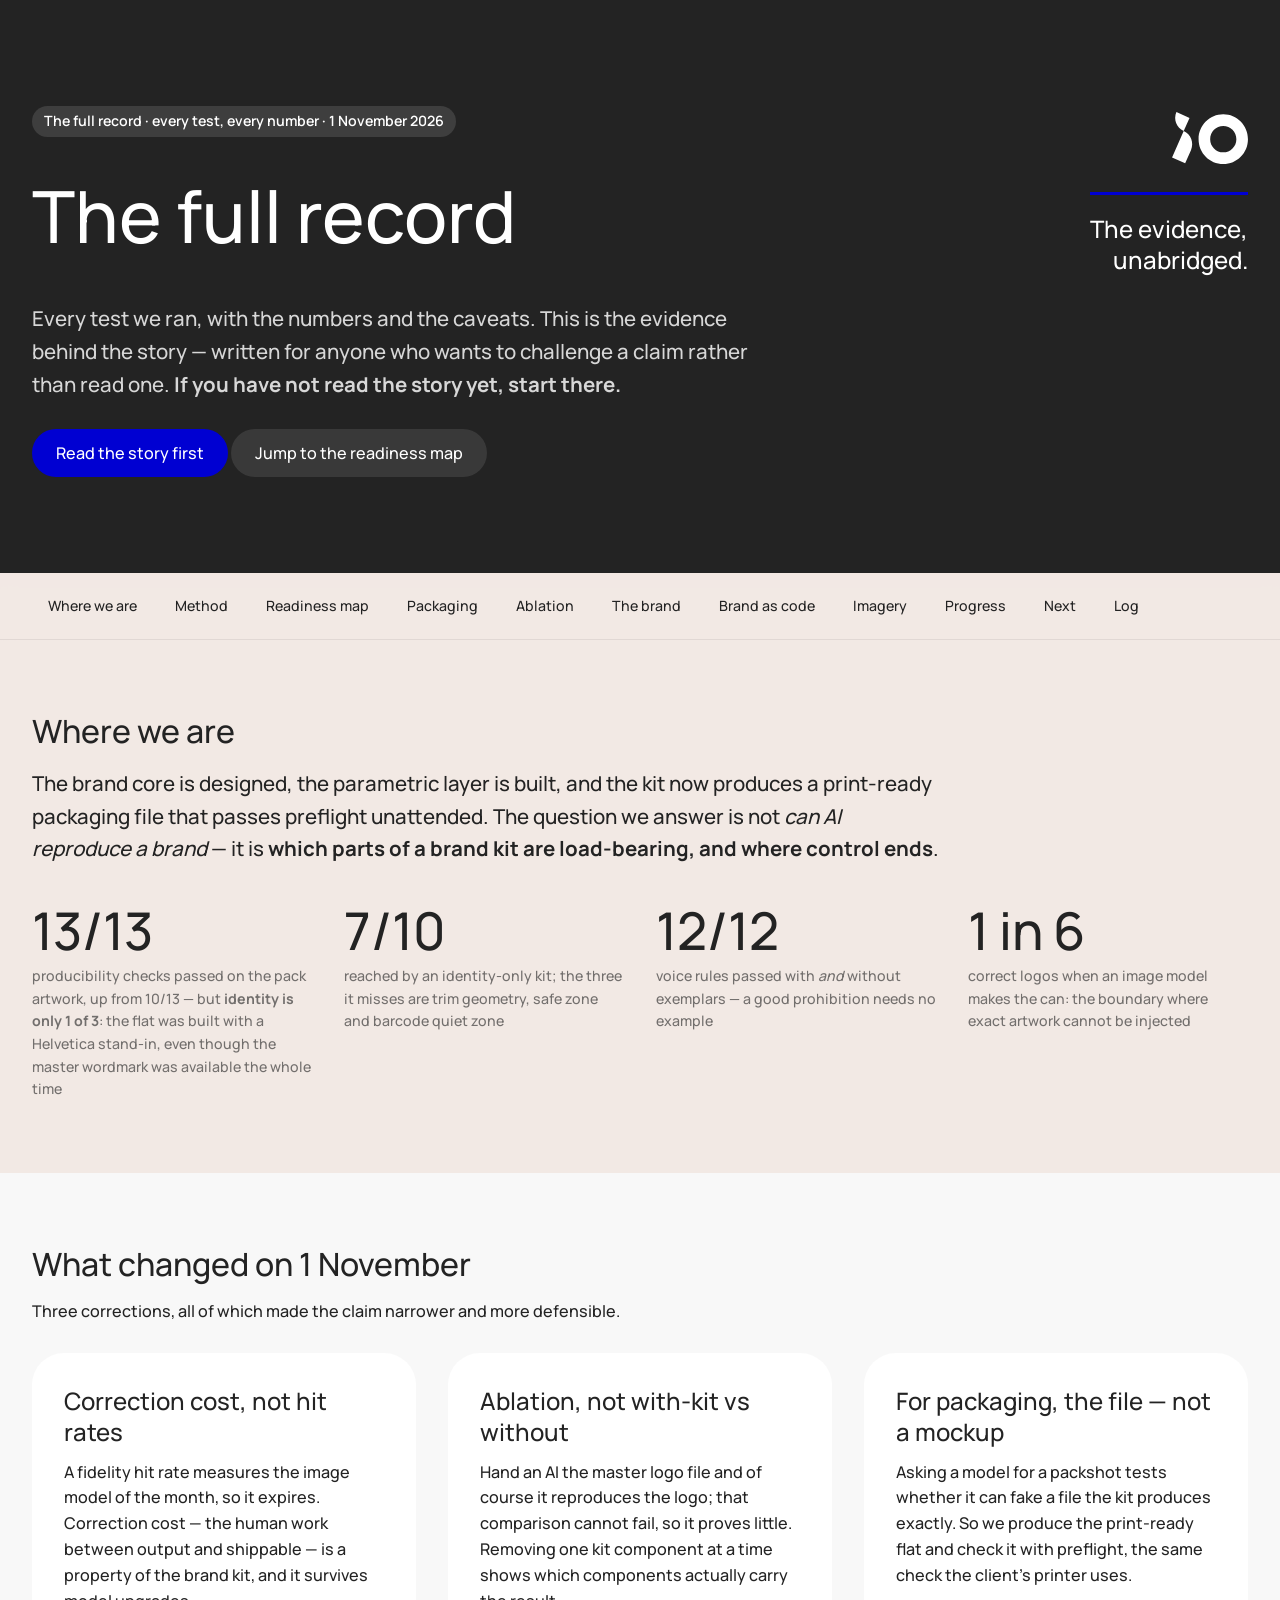
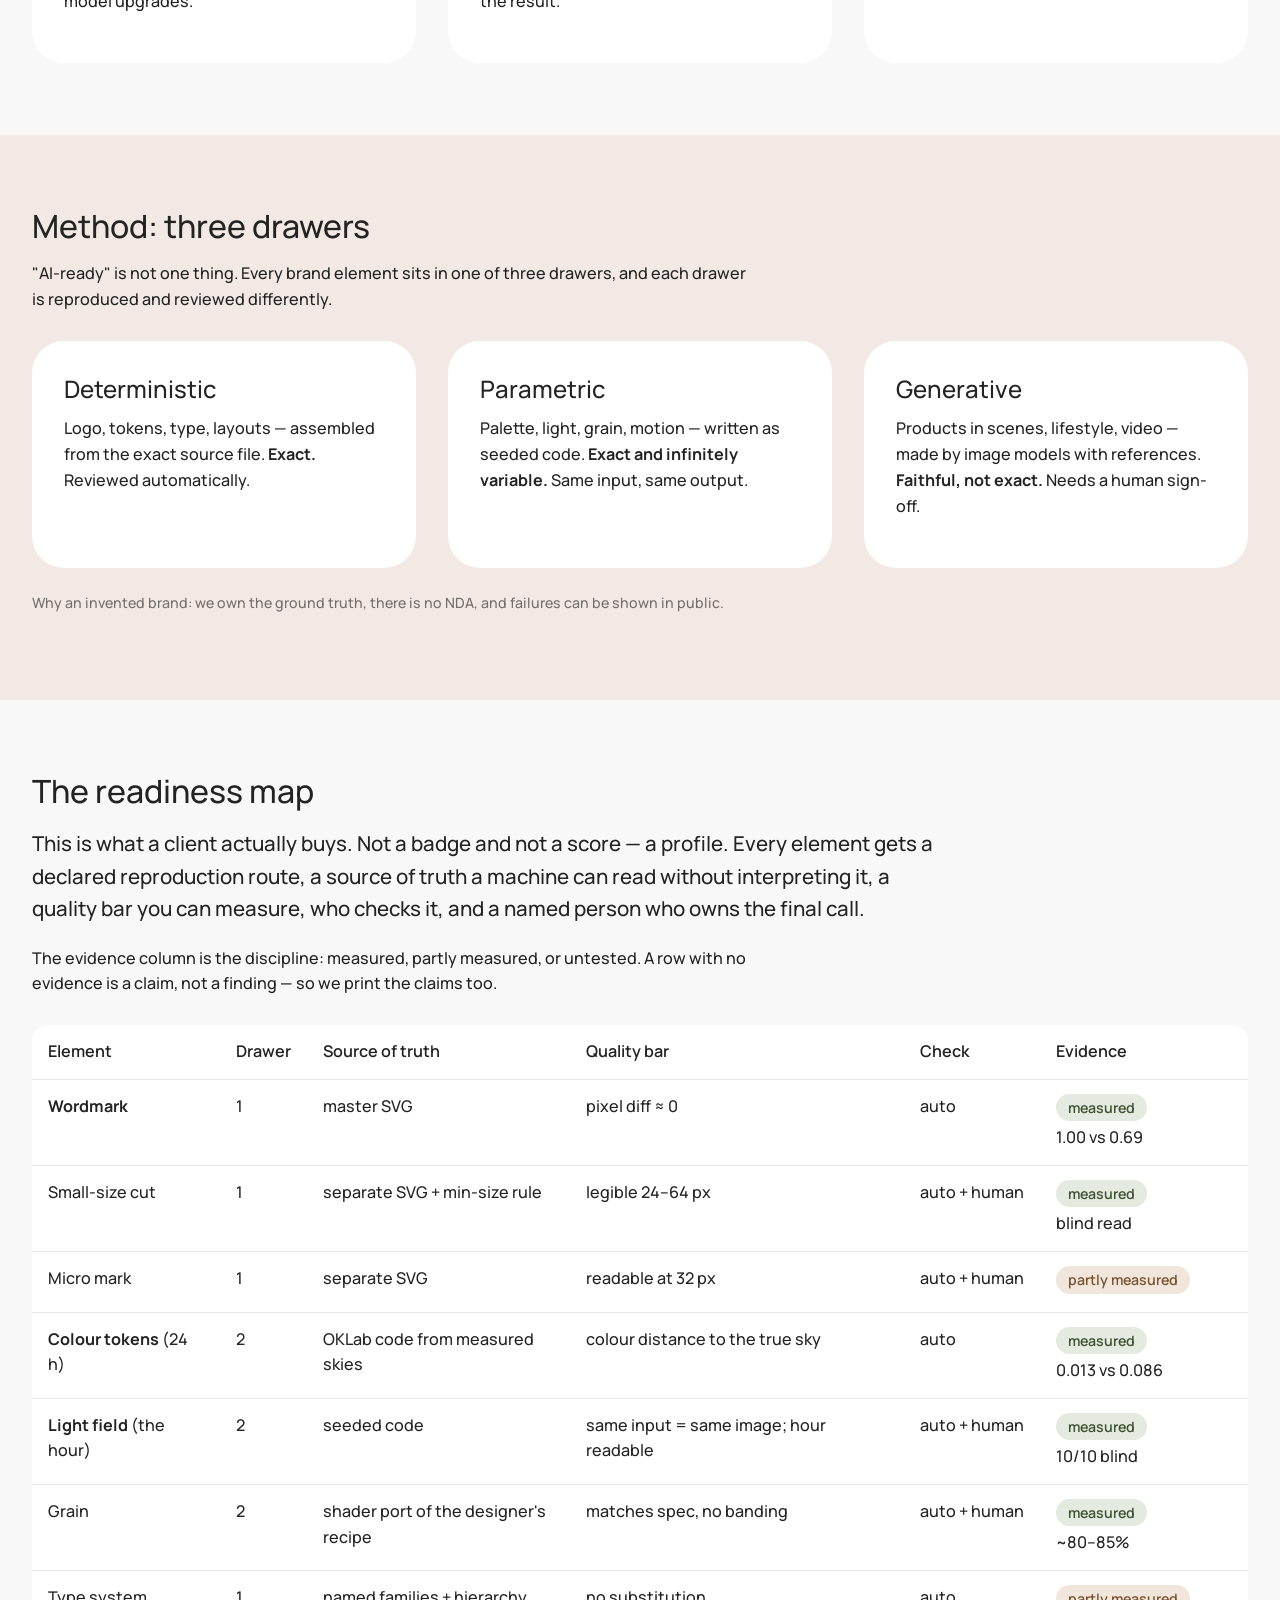
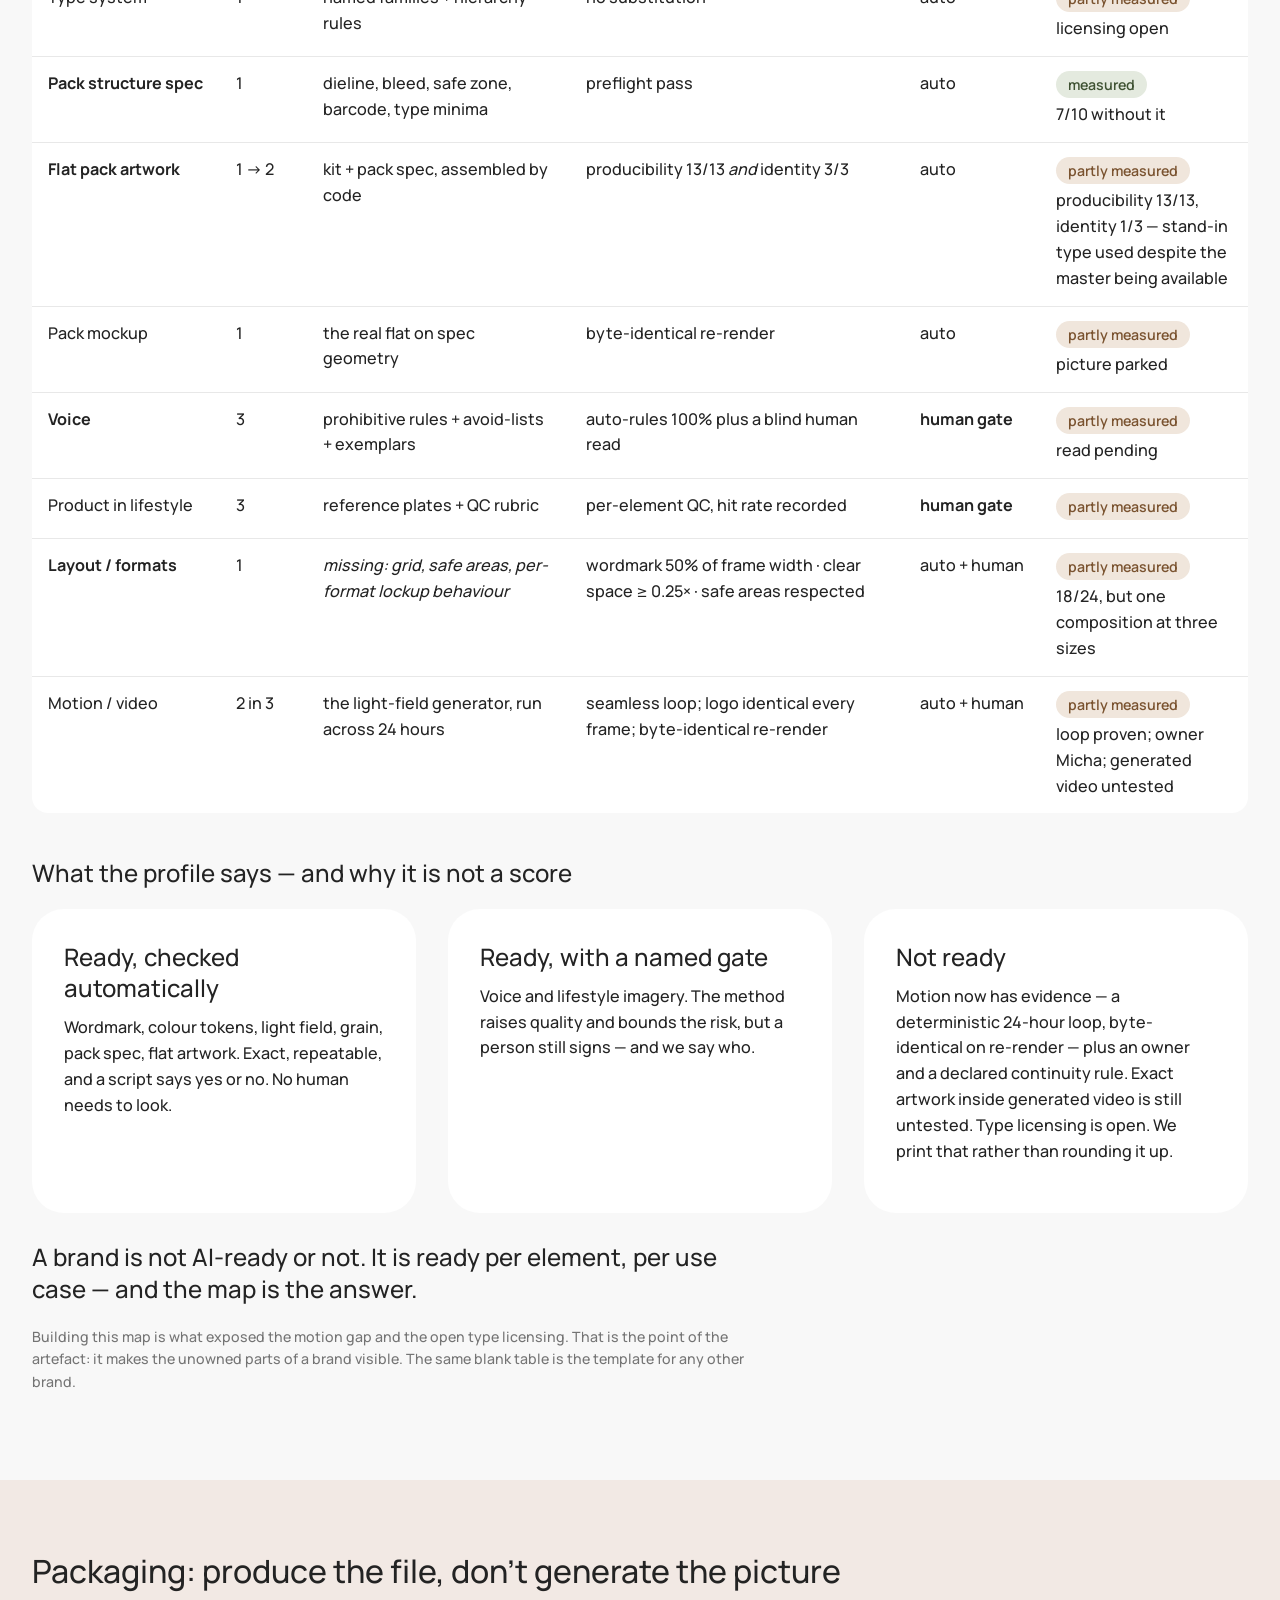
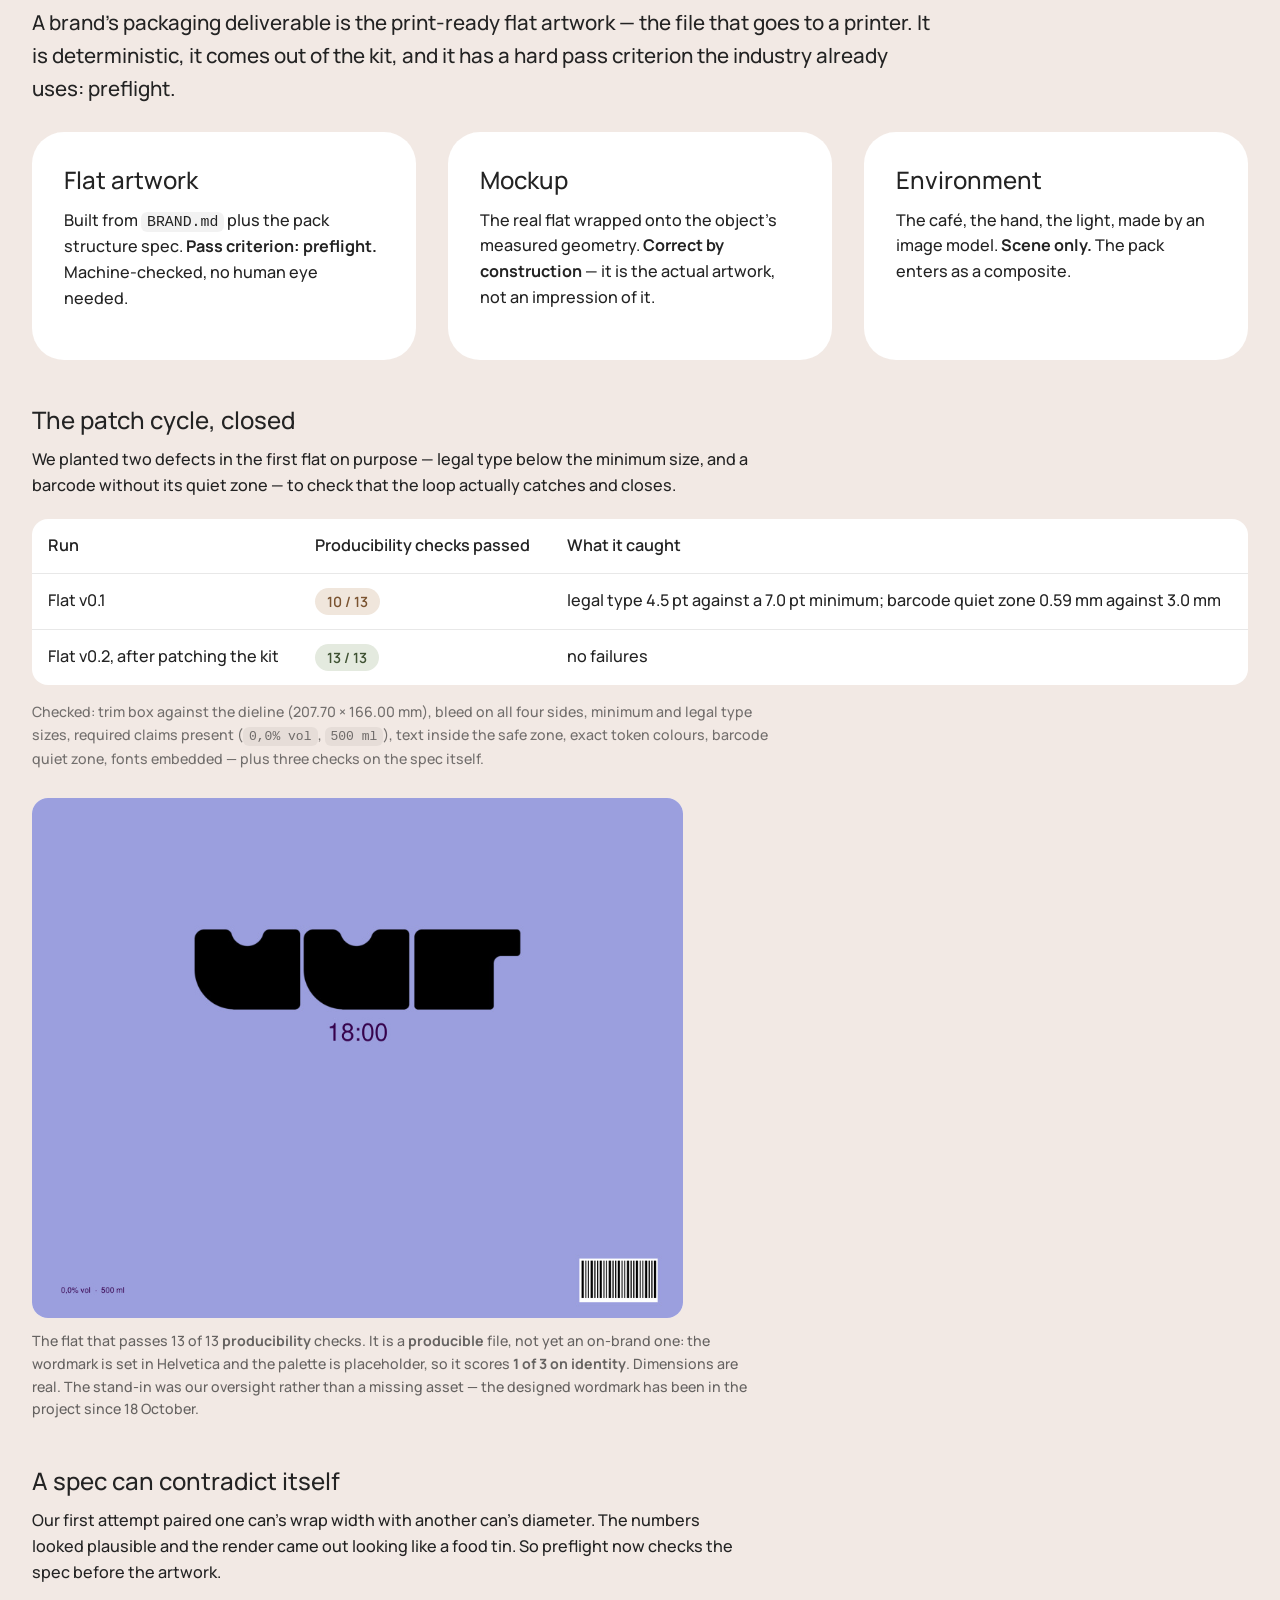
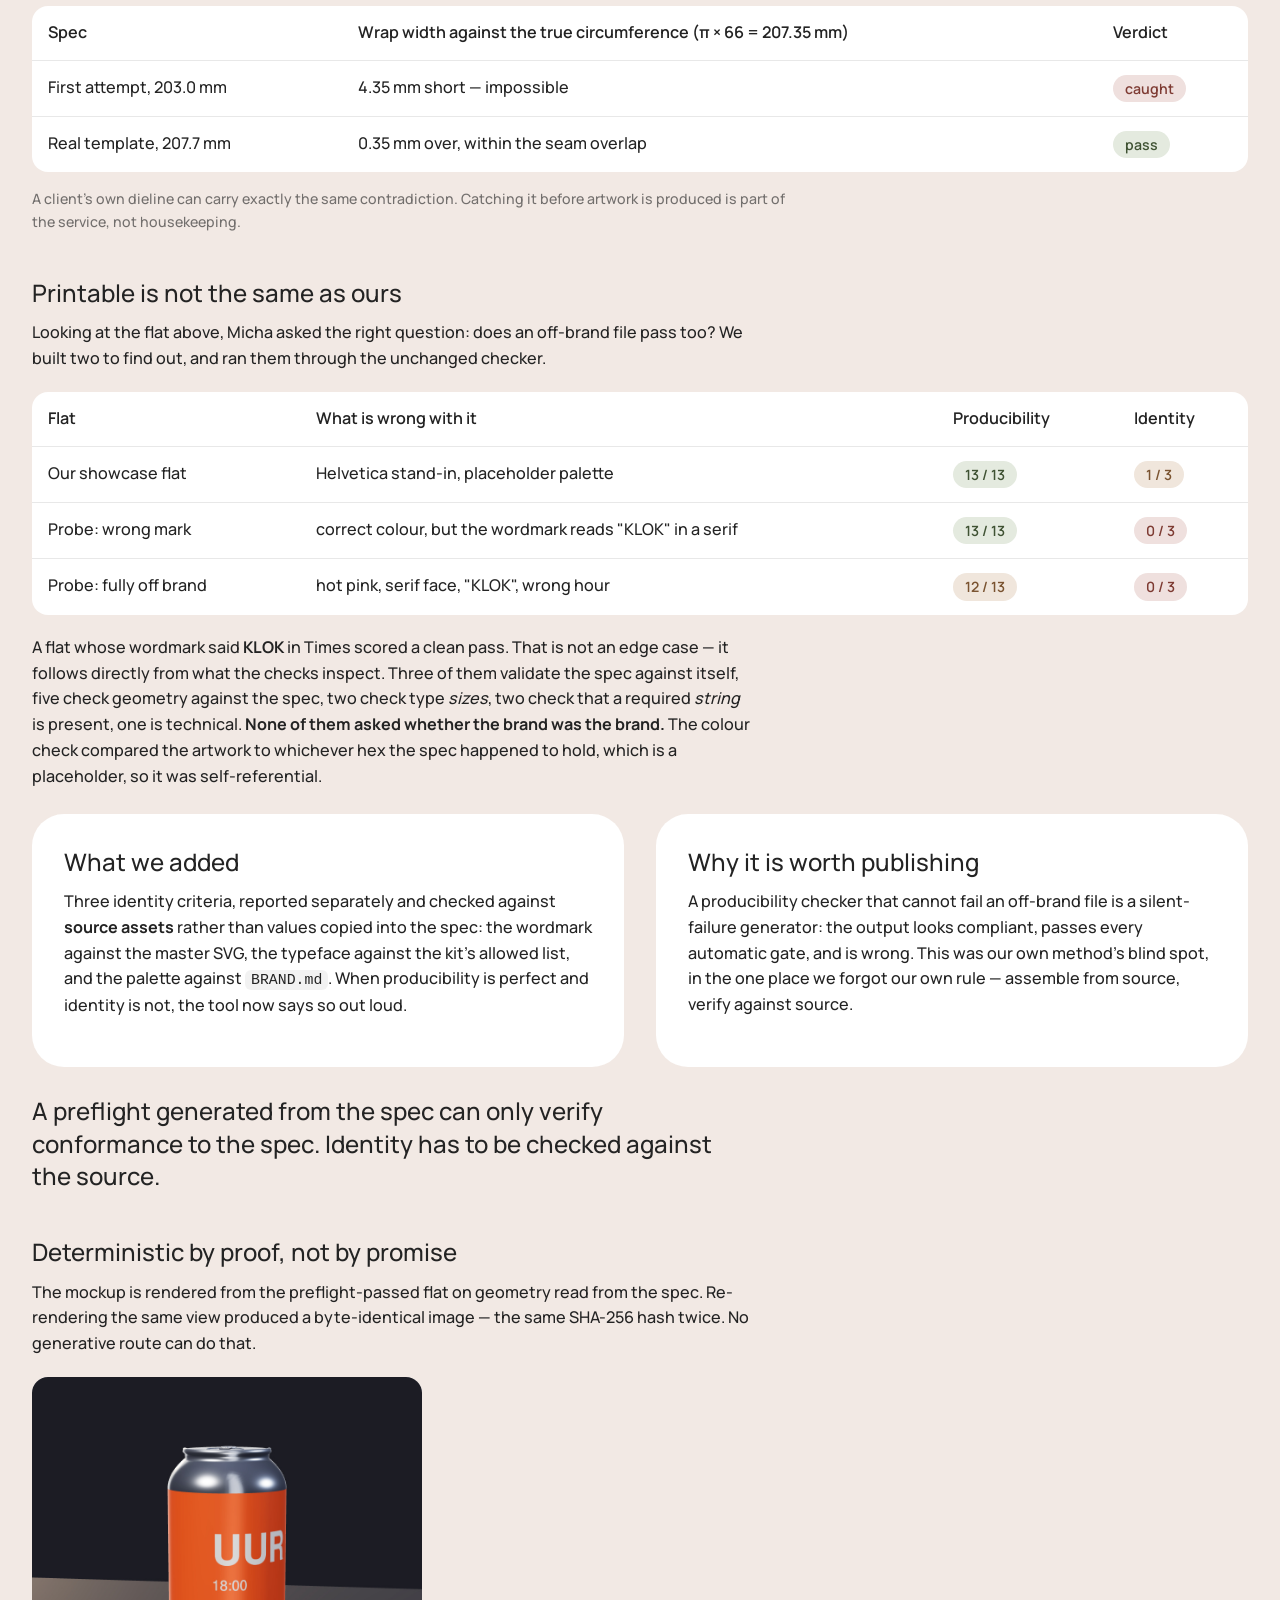
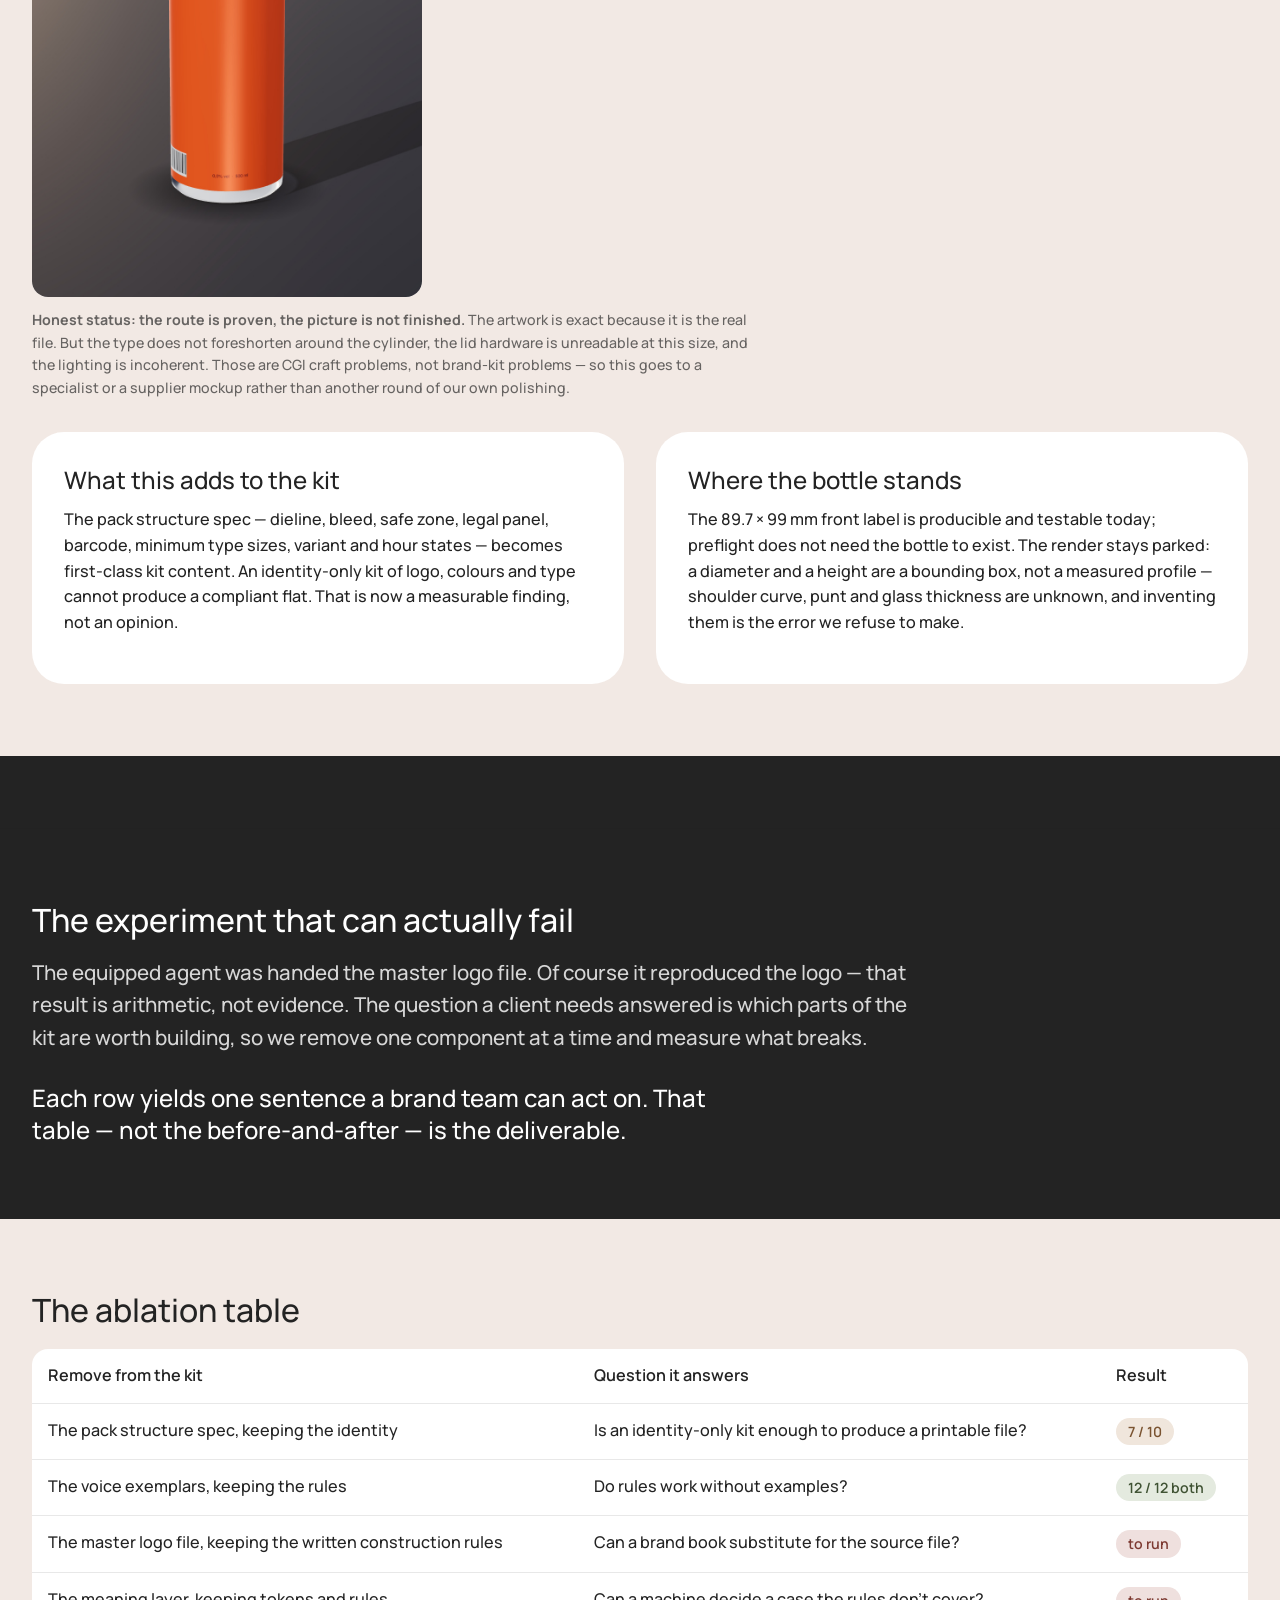
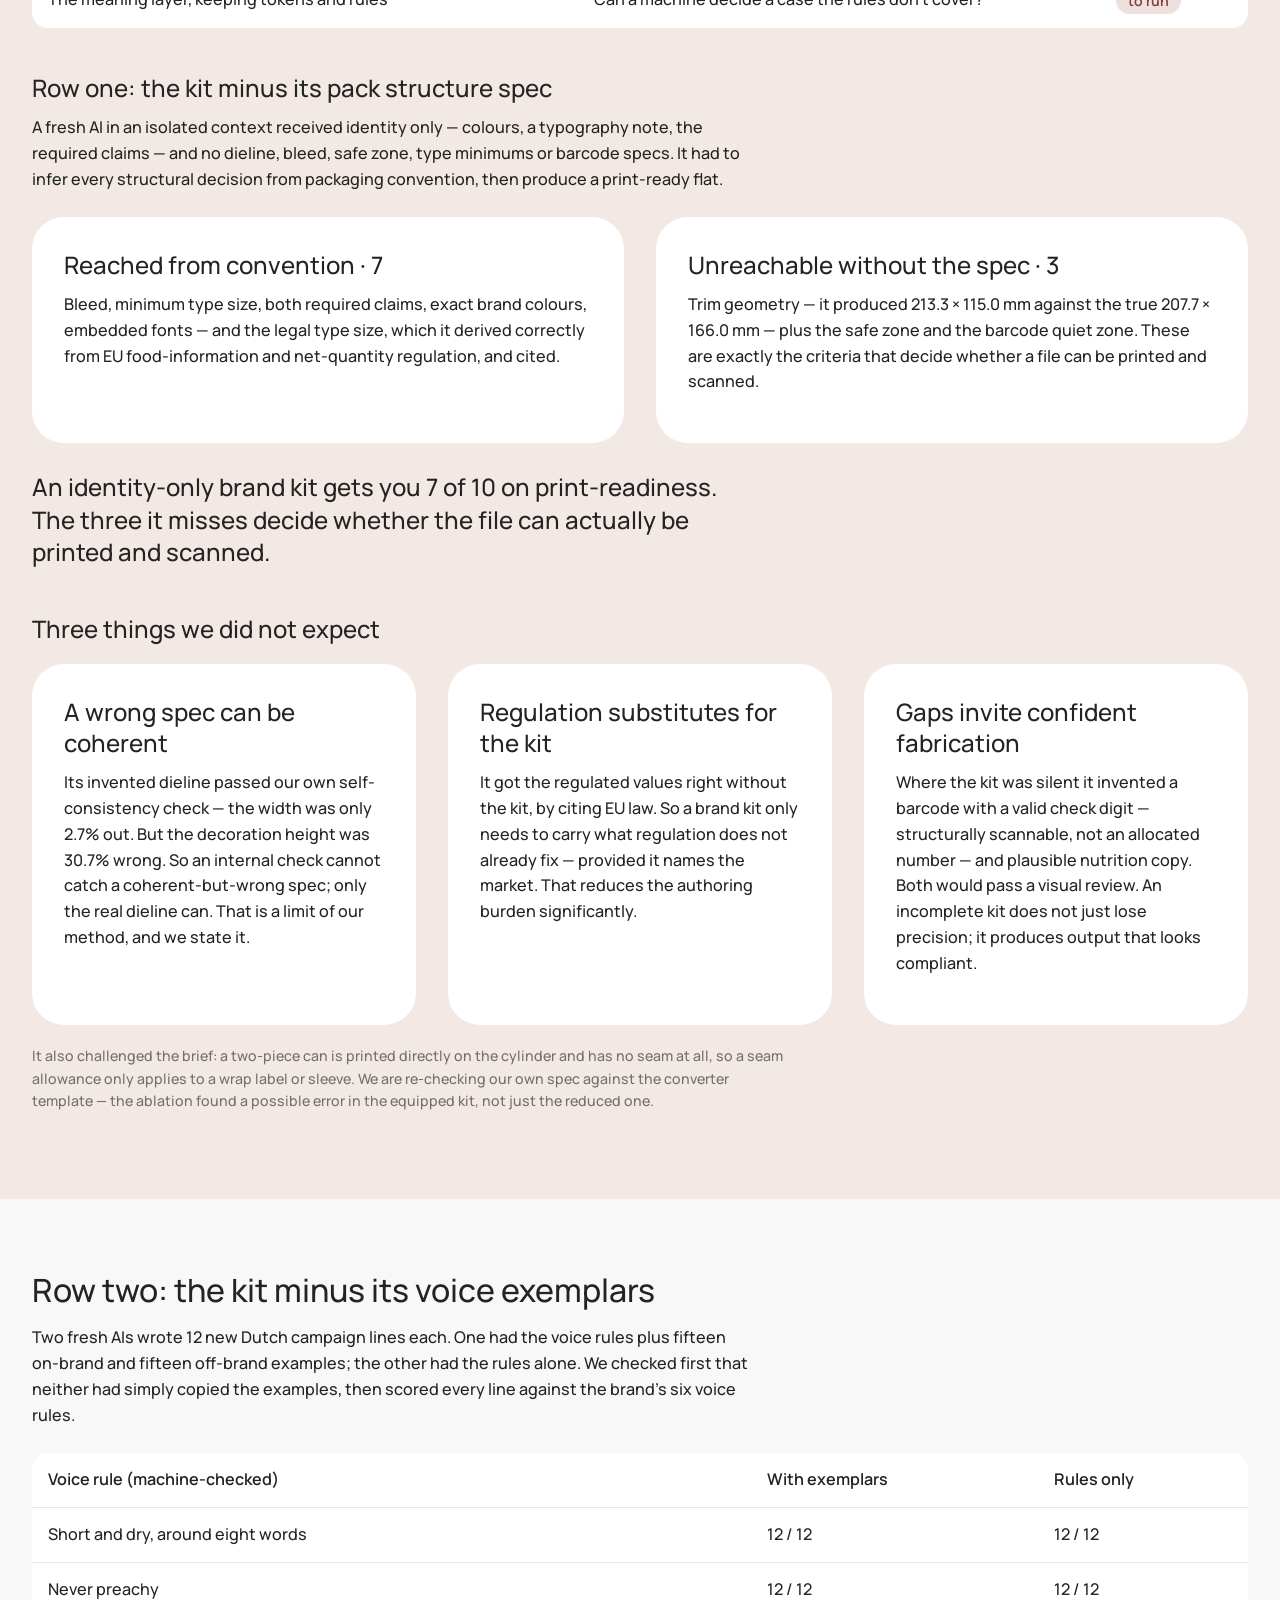
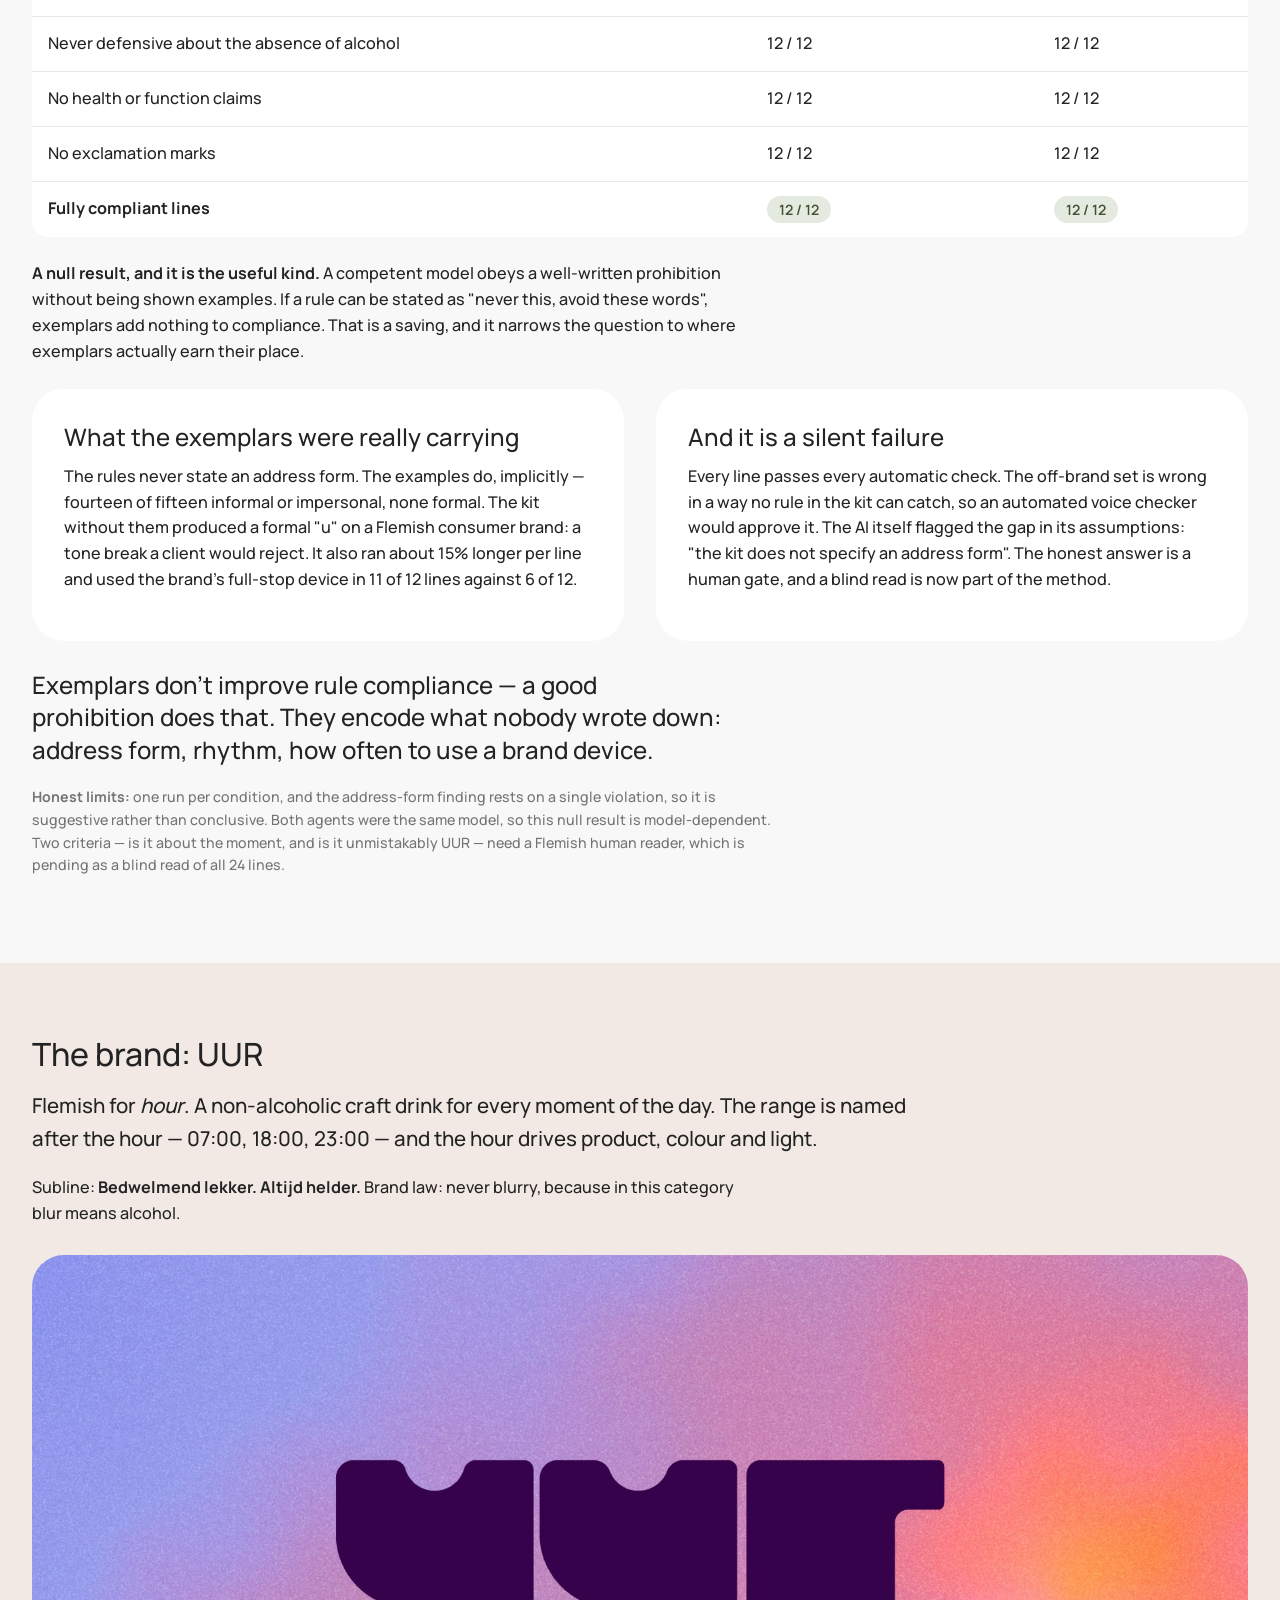
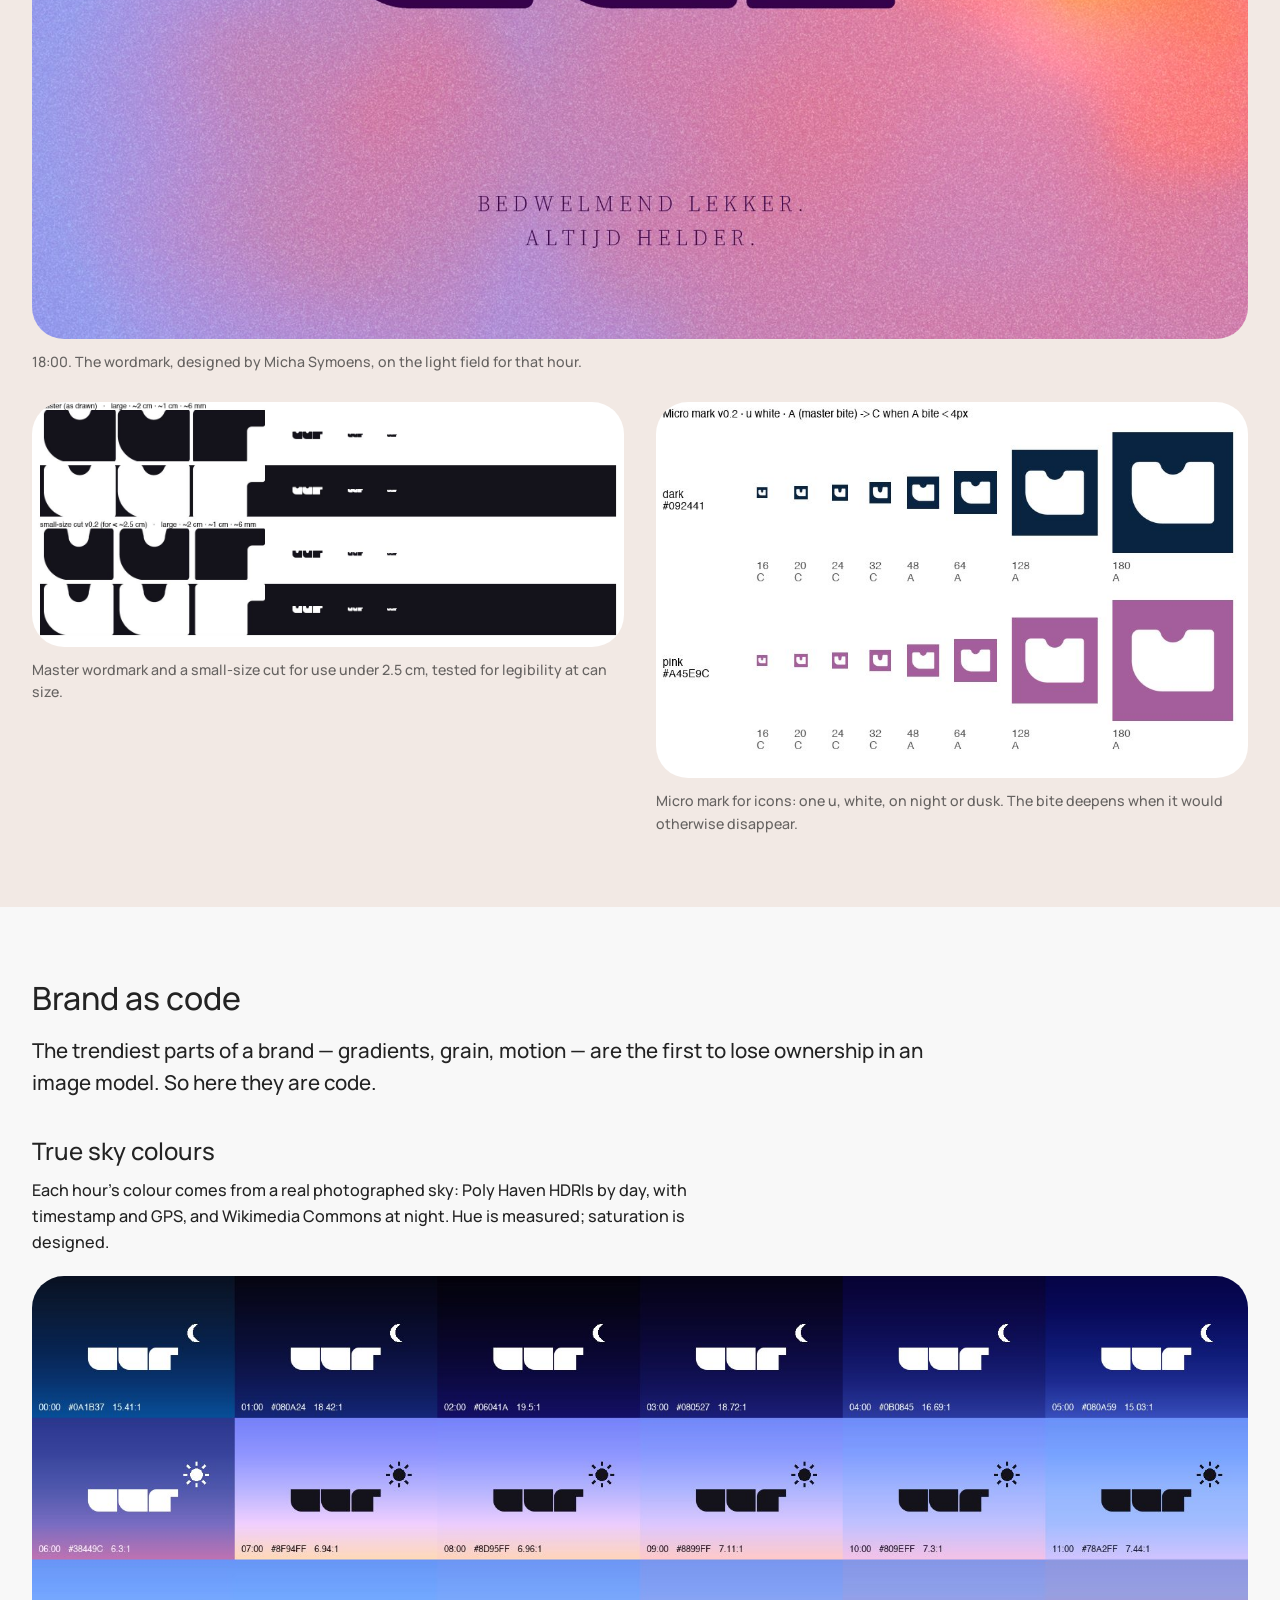
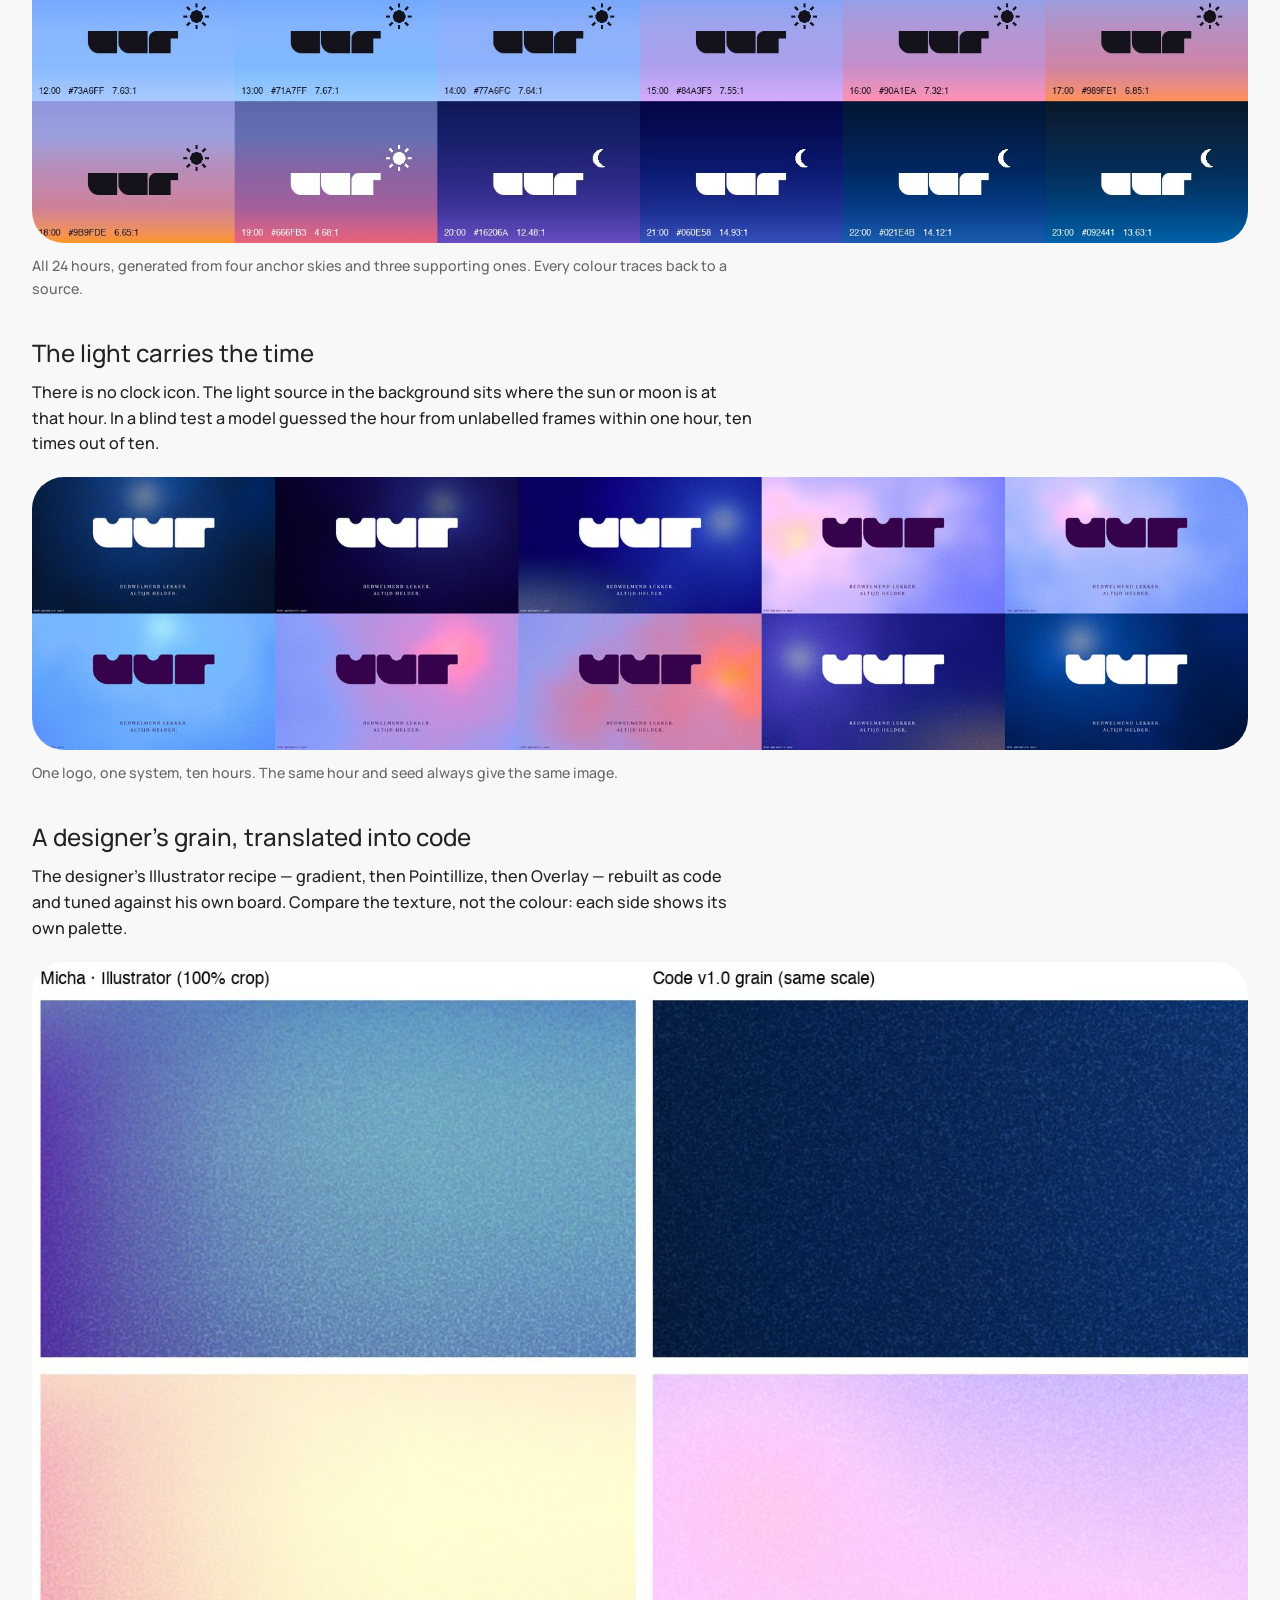
==== commit 7b66b5fa: "Add motion and layout tests; correct logo-source oversight Use the actual UUR master mark in the pac" ====
--- a/index_full_record.html
+++ b/index_full_record.html
@@ -122,7 +122,7 @@
   <p class="io-lead" style="max-width:70ch">The brand core is designed, the parametric layer is built, and the kit now produces a print-ready packaging file that passes preflight unattended. The question we answer is not <em>can AI reproduce a brand</em> — it is <strong>which parts of a brand kit are load-bearing, and where control ends</strong>.</p>
 
   <div class="io-grid io-g4" style="margin-top:40px">
-    <div class="io-stat"><b>13/13</b><span class="meta">producibility checks passed on the pack artwork, up from 10/13 — but <strong>identity is 1 of 3</strong> until the master SVG and real tokens land</span></div>
+    <div class="io-stat"><b>13/13</b><span class="meta">producibility checks passed on the pack artwork, up from 10/13 — but <strong>identity is only 1 of 3</strong>: the flat was built with a Helvetica stand-in, even though the master wordmark was available the whole time</span></div>
     <div class="io-stat"><b>7/10</b><span class="meta">reached by an identity-only kit; the three it misses are trim geometry, safe zone and barcode quiet zone</span></div>
     <div class="io-stat"><b>12/12</b><span class="meta">voice rules passed with <em>and</em> without exemplars — a good prohibition needs no example</span></div>
     <div class="io-stat"><b>1 in 6</b><span class="meta">correct logos when an image model makes the can: the boundary where exact artwork cannot be injected</span></div>
@@ -184,11 +184,12 @@
     <tr><td>Grain</td><td>2</td><td>shader port of the designer's recipe</td><td>matches spec, no banding</td><td>auto + human</td><td><span class="st st-yes">measured</span>~80–85%</td></tr>
     <tr><td>Type system</td><td>1</td><td>named families + hierarchy rules</td><td>no substitution</td><td>auto</td><td><span class="st st-part">partly measured</span>licensing open</td></tr>
     <tr><td><strong>Pack structure spec</strong></td><td>1</td><td>dieline, bleed, safe zone, barcode, type minima</td><td>preflight pass</td><td>auto</td><td><span class="st st-yes">measured</span>7/10 without it</td></tr>
-    <tr><td><strong>Flat pack artwork</strong></td><td>1 → 2</td><td>kit + pack spec, assembled by code</td><td>producibility 13/13 <em>and</em> identity 3/3</td><td>auto</td><td><span class="st st-part">partly measured</span>producibility 13/13, identity 1/3</td></tr>
+    <tr><td><strong>Flat pack artwork</strong></td><td>1 → 2</td><td>kit + pack spec, assembled by code</td><td>producibility 13/13 <em>and</em> identity 3/3</td><td>auto</td><td><span class="st st-part">partly measured</span>producibility 13/13, identity 1/3 — stand-in type used despite the master being available</td></tr>
     <tr><td>Pack mockup</td><td>1</td><td>the real flat on spec geometry</td><td>byte-identical re-render</td><td>auto</td><td><span class="st st-part">partly measured</span>picture parked</td></tr>
     <tr><td><strong>Voice</strong></td><td>3</td><td>prohibitive rules + avoid-lists + exemplars</td><td>auto-rules 100% plus a blind human read</td><td><strong>human gate</strong></td><td><span class="st st-part">partly measured</span>read pending</td></tr>
     <tr><td>Product in lifestyle</td><td>3</td><td>reference plates + QC rubric</td><td>per-element QC, hit rate recorded</td><td><strong>human gate</strong></td><td><span class="st st-part">partly measured</span></td></tr>
-    <tr><td>Motion / video</td><td>2 in 3</td><td><em>intended: vector motion file</em></td><td>seamless loop; logo identical every frame</td><td>auto + human</td><td><span class="st st-no">untested</span>no owner</td></tr>
+    <tr><td><b>Layout / formats</b></td><td>1</td><td><em>missing: grid, safe areas, per-format lockup behaviour</em></td><td>wordmark 50% of frame width · clear space ≥ 0.25× · safe areas respected</td><td>auto + human</td><td><span class="st st-part">partly measured</span>18/24, but one composition at three sizes</td></tr>
+    <tr><td>Motion / video</td><td>2 in 3</td><td>the light-field generator, run across 24 hours</td><td>seamless loop; logo identical every frame; byte-identical re-render</td><td>auto + human</td><td><span class="st st-part">partly measured</span>loop proven; owner Micha; generated video untested</td></tr>
   </table></div>
 
   <h3 style="margin-top:44px">What the profile says — and why it is not a score</h3>
@@ -203,7 +204,7 @@
     </div>
     <div class="io-card">
       <h3>Not ready</h3>
-      <p>Motion has no evidence and no owner, so it is the one drawer that is still only a claim. Type licensing is open. We print that rather than rounding it up.</p>
+      <p>Motion now has evidence — a deterministic 24-hour loop, byte-identical on re-render — plus an owner and a declared continuity rule. Exact artwork inside generated video is still untested. Type licensing is open. We print that rather than rounding it up.</p>
     </div>
   </div>
   <p class="claim">A brand is not AI-ready or not. It is ready per element, per use case — and the map is the answer.</p>
@@ -237,7 +238,7 @@
     <tr><td>Flat v0.2, after patching the kit</td><td><span class="st st-yes">13 / 13</span></td><td>no failures</td></tr>
   </table></div>
   <p class="meta" style="margin-top:16px">Checked: trim box against the dieline (207.70 × 166.00 mm), bleed on all four sides, minimum and legal type sizes, required claims present (<code>0,0% vol</code>, <code>500 ml</code>), text inside the safe zone, exact token colours, barcode quiet zone, fonts embedded — plus three checks on the spec itself.</p>
-  <figure class="tall" style="margin-top:28px"><img src="img/flat_preflight_pass.jpg" alt="UUR flat pack artwork that passes all thirteen preflight checks"><figcaption>The flat that passes 13 of 13 <strong>producibility</strong> checks. It is a <strong>producible</strong> file, not yet an on-brand one: the wordmark is set in Helvetica and the palette is placeholder, so it scores <strong>1 of 3 on identity</strong>. Dimensions are real.</figcaption></figure>
+  <figure class="tall" style="margin-top:28px"><img src="img/flat_preflight_pass.jpg" alt="UUR flat pack artwork that passes all thirteen preflight checks"><figcaption>The flat that passes 13 of 13 <strong>producibility</strong> checks. It is a <strong>producible</strong> file, not yet an on-brand one: the wordmark is set in Helvetica and the palette is placeholder, so it scores <strong>1 of 3 on identity</strong>. Dimensions are real. The stand-in was our oversight rather than a missing asset — the designed wordmark has been in the project since 18 October.</figcaption></figure>
 
   <h3 style="margin-top:44px">A spec can contradict itself</h3>
   <p>Our first attempt paired one can's wrap width with another can's diameter. The numbers looked plausible and the render came out looking like a food tin. So preflight now checks the spec before the artwork.</p>
@@ -423,7 +424,7 @@
     <tr><th>Level</th><th>Drawer</th><th>Status</th></tr>
     <tr><td><strong>Print-ready pack artwork from the kit</strong></td><td>1 → 2</td><td><span class="st st-yes">proven, 13/13 preflight</span></td></tr>
     <tr><td>Logo from the kit</td><td>1</td><td><span class="st st-yes">proven</span></td></tr>
-    <tr><td>Layout assembly: labels and lockups</td><td>1</td><td><span class="st st-part">built</span></td></tr>
+    <tr><td>Layout assembly: labels and lockups</td><td>1</td><td><span class="st st-part">label artwork only — social/poster formats measured separately, run E2</span></td></tr>
     <tr><td>Dynamic identity: the light carries the hour</td><td>2</td><td><span class="st st-yes">proven, blind test</span></td></tr>
     <tr><td>Gradient and grain as code</td><td>2</td><td><span class="st st-yes">proven</span></td></tr>
     <tr><td>Tone of voice</td><td>3</td><td><span class="st st-part">12/12 with and without exemplars; blind read pending</span></td></tr>
@@ -431,7 +432,7 @@
     <tr><td>Can mockup from the real flat</td><td>1</td><td><span class="st st-part">route proven and deterministic; picture needs craft</span></td></tr>
     <tr><td>Can in lifestyle</td><td>3</td><td><span class="st st-part">first round</span></td></tr>
     <tr><td>Code gradient against AI gradient</td><td>2 / 3</td><td><span class="st st-part">material ready</span></td></tr>
-    <tr><td>AI writes a new motion loop</td><td>2</td><td><span class="st st-no">to do</span></td></tr>
+    <tr><td><b>24-hour loop from the kit</b></td><td>2</td><td><span class="st st-yes">proven — loops, byte-identical re-render</span></td></tr>
     <tr><td>Point-of-sale, flat and in context</td><td>1 / 3</td><td><span class="st st-no">to do</span></td></tr>
     <tr><td>Video, and live code inside a generated scene</td><td>3 / 2-in-3</td><td><span class="st st-no">to do</span></td></tr>
     <tr><td>Provenance: C2PA plus a visible label</td><td>3</td><td><span class="st st-no">to do</span></td></tr>
@@ -442,16 +443,16 @@
   <h2>Next</h2>
   <div class="io-grid io-g3" style="margin-top:24px">
     <div class="io-card">
-      <h3>Motion: assign it or drop it</h3>
-      <p>The readiness map shows motion as the one drawer with no evidence and no owner. Either build the vector-motion proof — a loop whose logo is exact by construction — or declare it out of scope. An untested row in a client-facing map is the overclaim this POC exists to avoid.</p>
+      <h3>Motion: the remaining half</h3>
+      <p>The loop is built and proven: frame 0 equals frame N, and the MP4 re-encodes to the same hash. Micha owns motion, and the continuity rule is decided — the moon rises where the sun set. What remains is the hard half: exact artwork inside a model-generated video.</p>
     </div>
     <div class="io-card">
       <h3>Finish the ablation table</h3>
-      <p>Two rows are measured. The logo row needs the master SVG, and it carries the strongest sentence available: whether a brand book can replace a source file.</p>
+      <p>Two rows are measured. The logo row — whether a brand book can replace a source file, the strongest sentence available — was never blocked: the master wordmark has been in the project since 18 October and the tooling opens it directly. We simply had not run it.</p>
     </div>
     <div class="io-card">
       <h3>Brand design</h3>
-      <p>The master wordmark and real sky tokens into the pack flat, plus the hour label, final serif, subline spacing and the prefix letters.</p>
+      <p>The real sky tokens into the pack flat, plus the hour label, final serif, subline spacing and the prefix letters. The master wordmark is done and already in the project — placing it into the pack flat is ours to do, not the designer's.</p>
     </div>
   </div>
   <div class="io-grid io-g3" style="margin-top:28px">
@@ -474,6 +475,9 @@
   <h2>Running log</h2>
   <p>Newest first. The internal generation log contains every round, including the failures.</p>
   <ul class="log" style="margin-top:24px">
+    <li><time>2 Nov</time><p><strong>Ablation E2: the layout gap.</strong> Micha asked where the POC tests the minimum a kit needs to make social formats and posters. It did not — no layout row in the readiness map, no layout ablation. An isolated agent given the kit’s layout sections verbatim produced a story, a square post and an A2 poster: 18/24 on the stated rules, and the same composition three times — wordmark at 50.0% of frame width in all three, vertical anchor drifting under 5 points. <strong>A lockup is not a layout system.</strong> Two corrections to our own expectations: proportional rules generalised perfectly to unseen aspect ratios (write ratios, not millimetres), and the agent’s self-report was wrong — it claimed the kit held no colour values when it held ten and the output used them. Verify self-reports against the artefact.</p></li>
+    <li><time>2 Nov</time><p><strong>Continuity rule decided; Micha owns motion.</strong> The moon now rises where the sun set and travels back east, so the light never jumps across the frame. Measured: the handover discontinuity fell from 0.82 to 0.30 of the frame width, and what remains is a vertical rise rather than a sideways jump — the glow holds the same side right through sunset. Declared in <code>body_pos()</code> as a brand rule, not astronomy: a real moon does not retrace the sun’s path. Loop re-rendered; still loops at 0.000/255 and still byte-identical on re-encode.</p></li>
+    <li><time>2 Nov</time><p><strong>Motion test: the 24-hour loop.</strong> 300 frames, 12 seconds, rendered from the existing light-field generator — nobody keyframed it. Frame 0 and the 24-hour mark differ by 0.000/255, and the MP4 re-encodes to the same SHA-256, so the parametric claim now holds in time as well as in stills. It also found a brand bug invisible in a still frame: at the sun/moon handover the light resets to the opposite edge, because each body runs its own west-to-east arc. The kit had no rule for what happens <em>between</em> states. A system can be right in every frame and wrong in time.</p></li>
     <li><time>1 Nov</time><p><strong>Preflight split into producibility and identity.</strong> Micha asked what a 13/13 pass actually meant. Two deliberately off-brand probes proved the hole: a flat whose wordmark read "KLOK" in a serif scored a clean 13/13. None of the thirteen checks asked whether the brand was the brand, and the colour check compared artwork to a placeholder in our own spec. Three identity criteria added, checked against source assets. Our own showcase flat is now honestly 13/13 producibility and 1/3 identity.</p></li>
     <li><time>1 Nov</time><p><strong>Readiness map built, 14 elements.</strong> Every element with its drawer, source of truth, quality bar, check type, owner and evidence state. Building it exposed two gaps the project had not confronted: motion has no evidence and no owner, and type licensing is not closed.</p></li>
     <li><time>1 Nov</time><p><strong>Ablation row two: a null result that matters.</strong> Voice rules with and without exemplars both scored 12/12 on every machine-checkable rule. But the kit without exemplars produced a formal address form on a consumer brand, longer lines and overuse of a brand device — the exemplars were carrying the unwritten conventions, not the compliance.</p></li>
@@ -494,7 +498,7 @@
 
 <footer class="io-section"><div class="io-wrap">
   <p class="meta">iO · Brand AI-Readiness proof of concept · internal R&amp;D. UUR is an invented brand, created for research.</p>
-  <p class="meta">Sky photographs shown and sampled: <em>Kiara 1 Dawn</em>, <em>Harties</em> and <em>The Sky Is On Fire</em> by Greg Zaal and Rico Cilliers (Poly Haven, CC0); <em>The Sky at Night (Explore ^5)</em> by Joe Hayhurst (Wikimedia Commons, CC BY 2.0). Additional colour values sampled from photographs by Jason Jacobs (CC BY 2.0) and Yugesh Pandey (CC BY-SA 4.0); those photographs are not reproduced here. Can mockup: stock render, internal use only. AI-generated images are labelled as such in the moodboard.</p>
+  <p class="meta">Sky colours sampled from photographs by Greg Zaal and Rico Cilliers (Poly Haven, CC0), Joe Hayhurst and Jason Jacobs (CC BY 2.0) and Yugesh Pandey (CC BY-SA 4.0). Can mockup: stock render, internal use only. AI-generated images are labelled as such in the moodboard.</p>
   <p class="meta"><strong>Pack dimensions</strong> — can Ø66 × 193 mm with 207.7 × 166 mm artwork, bottle Ø75 × 300 mm with an 89.7 × 99 mm front label — come from parametric mockup-template references. <strong>Licence and vendor attribution are pending, so this page is not cleared for external publication.</strong> The pack flat shown uses stand-in type and placeholder palette values, not the final UUR wordmark or sky tokens.</p>
   <p class="meta">Styled with the iO Web 2026 system: tokens measured from <code>iodigital.com</code> on 1 November 2026. Manrope via Google Fonts (OFL).</p>
 </div></footer>
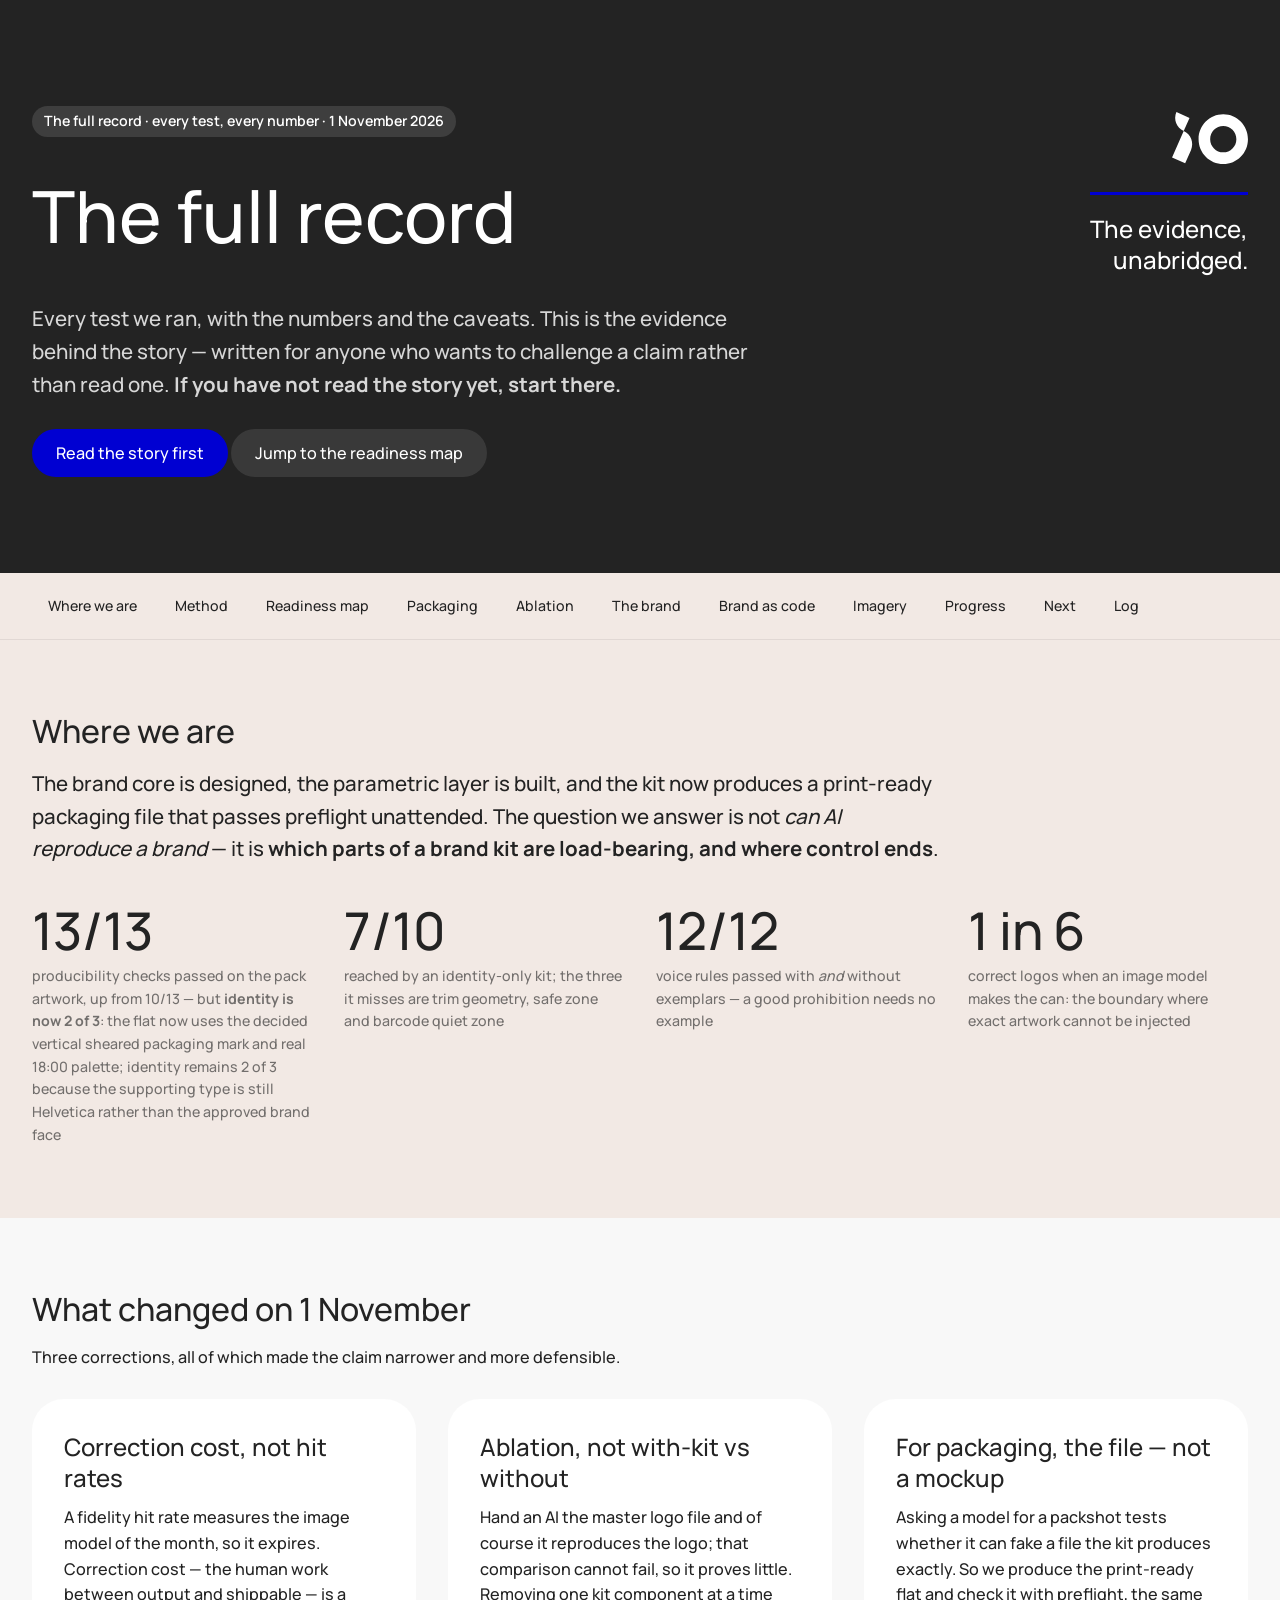
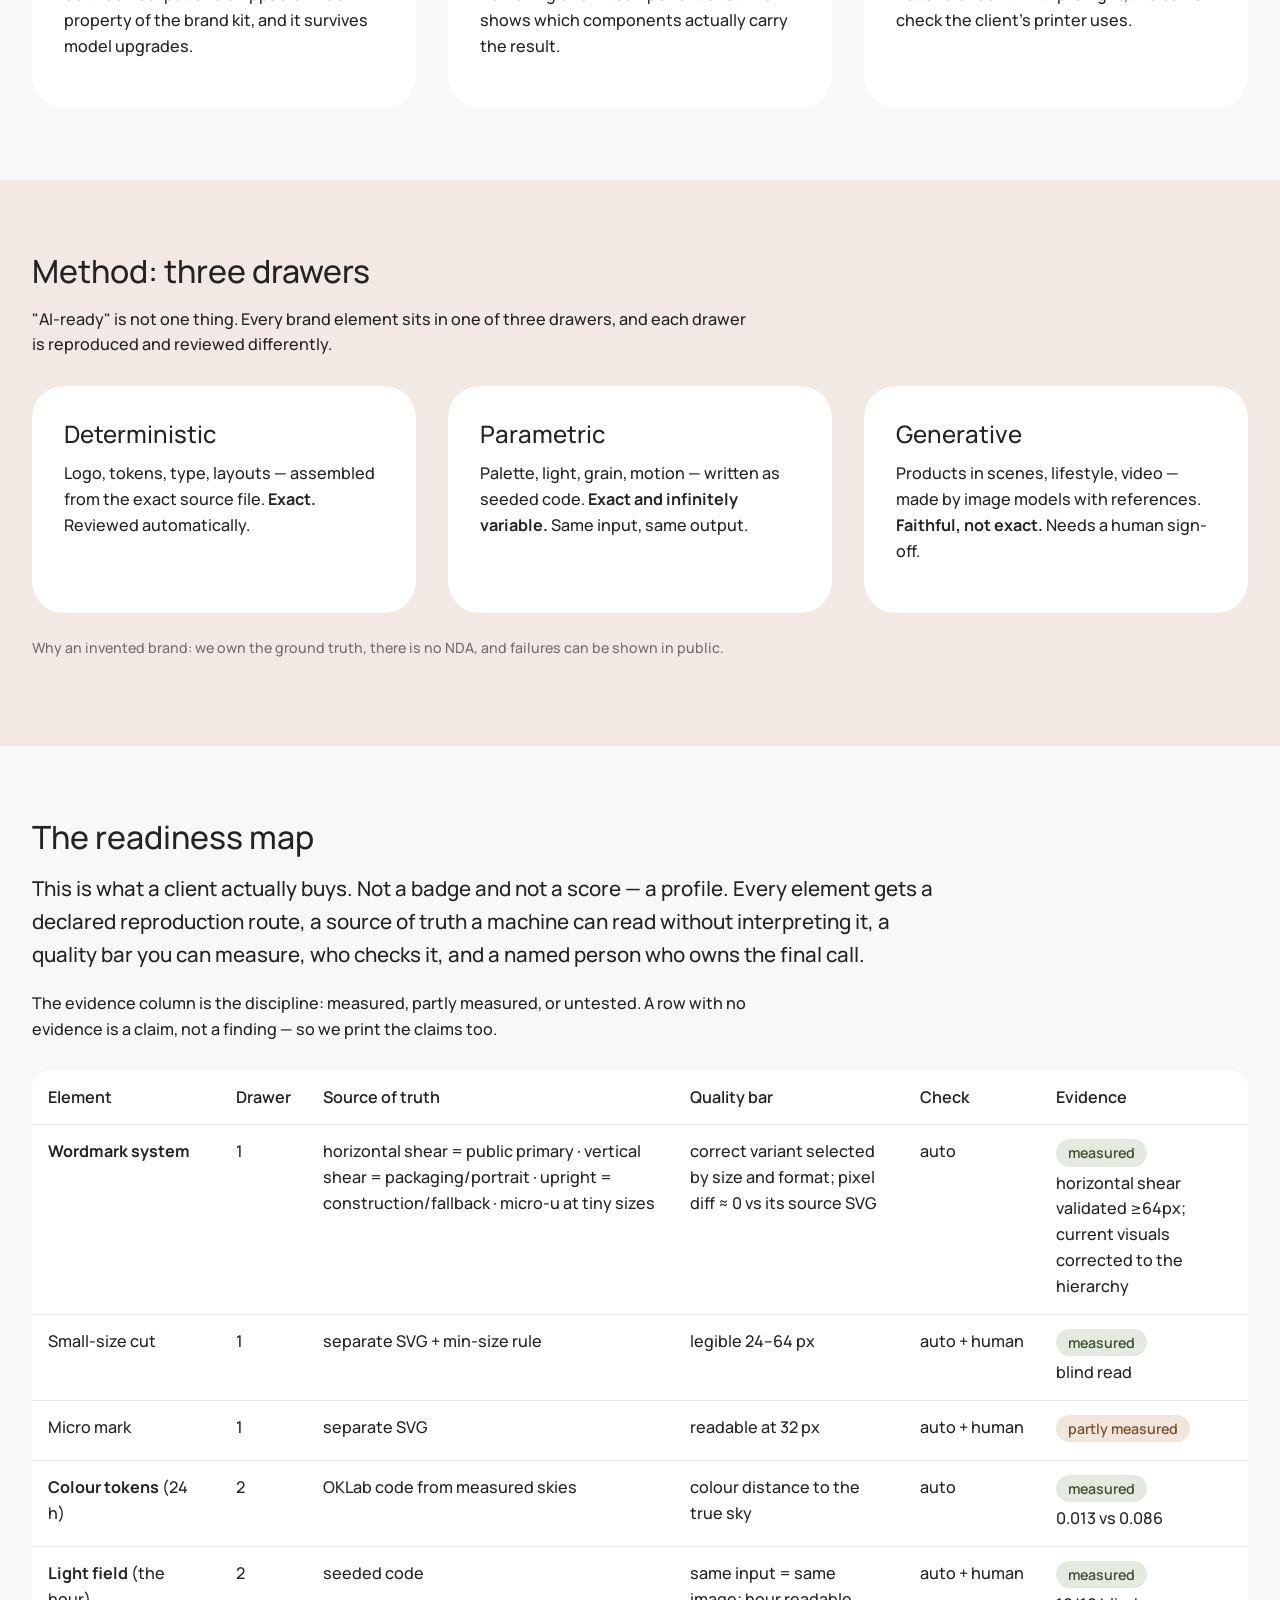
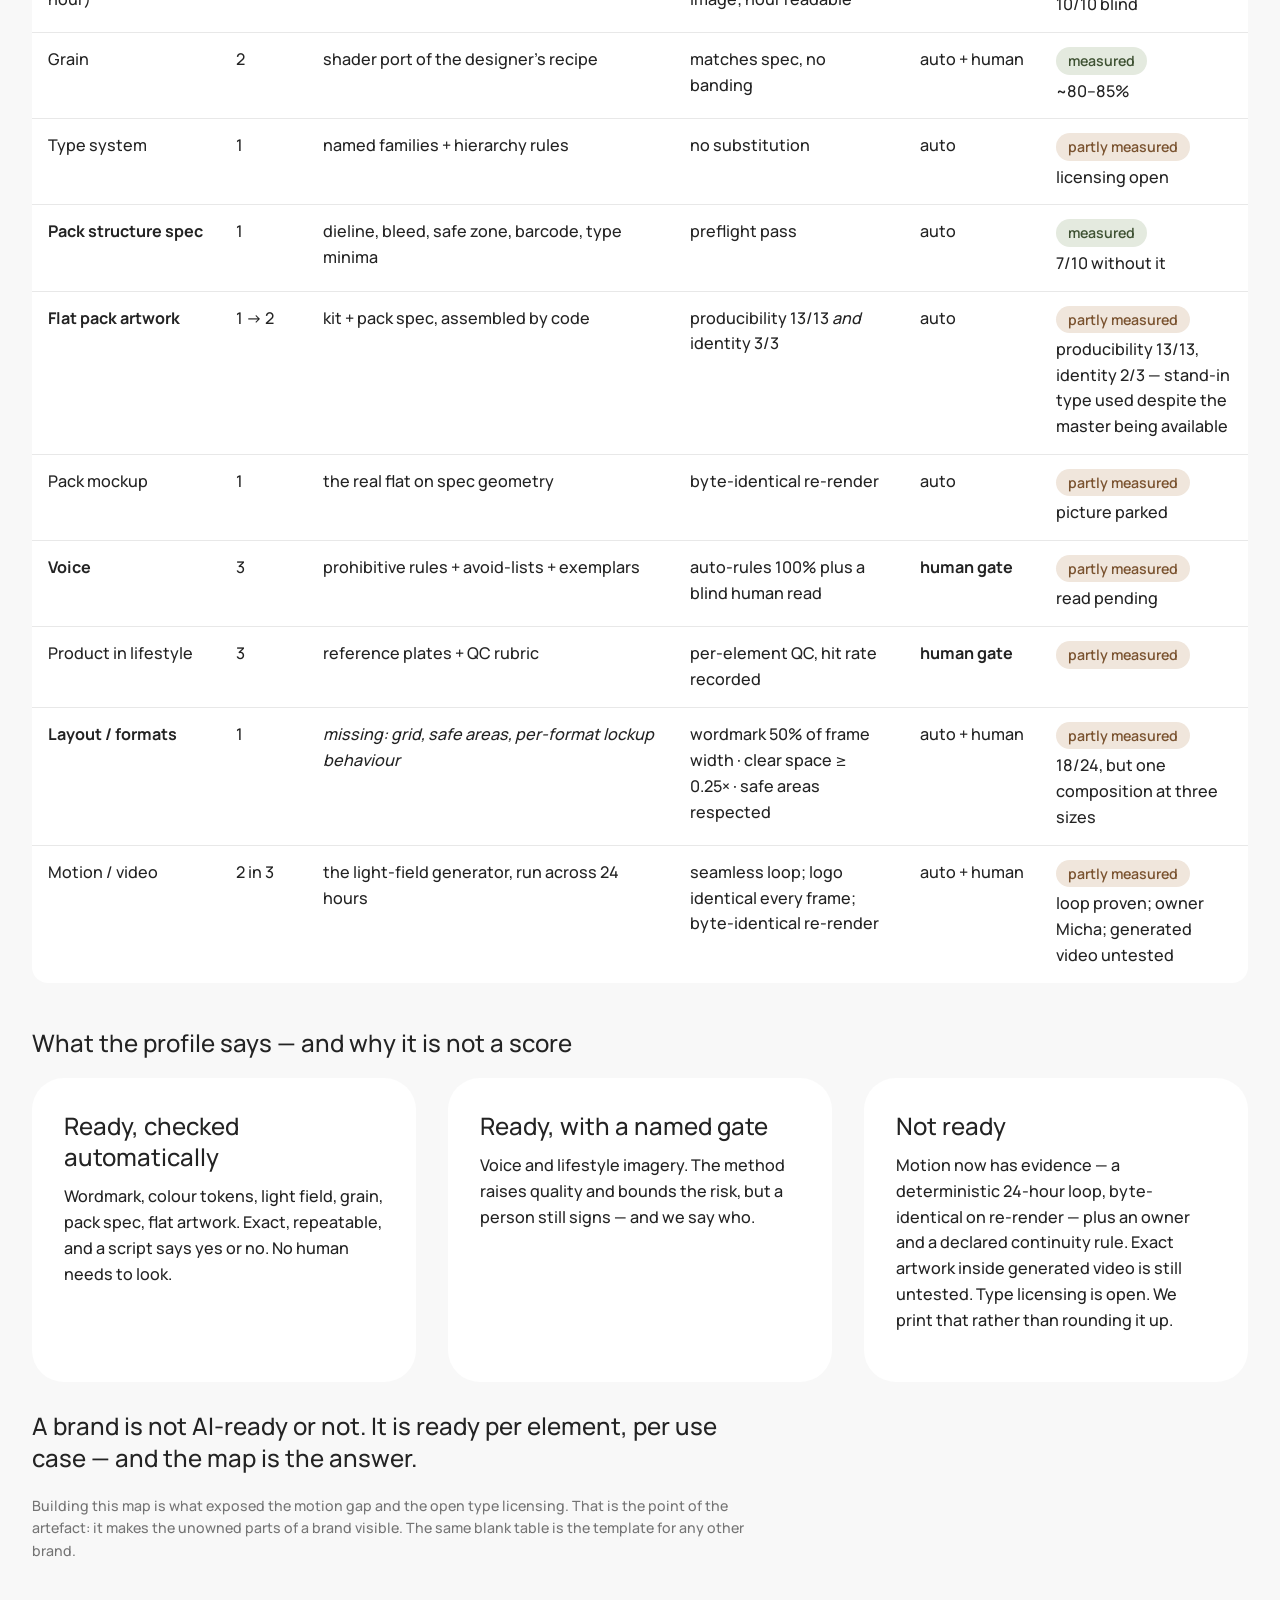
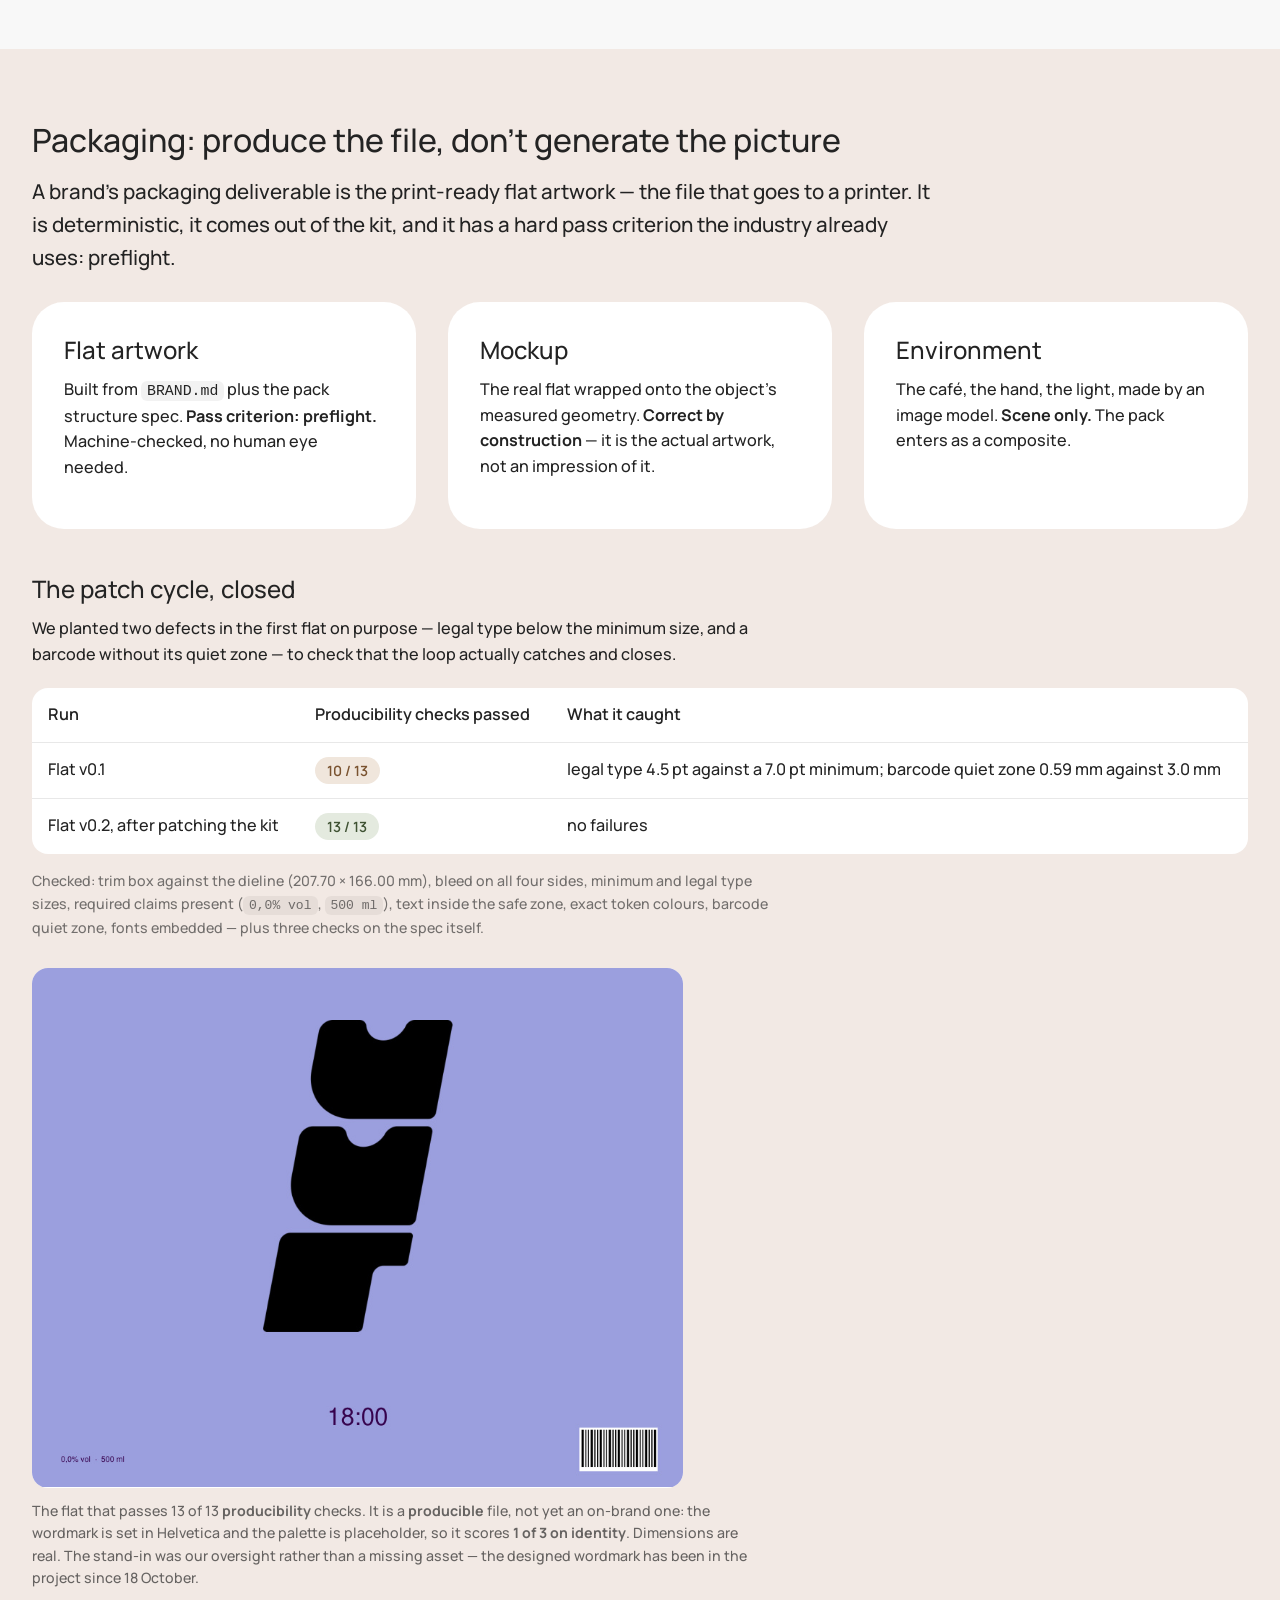
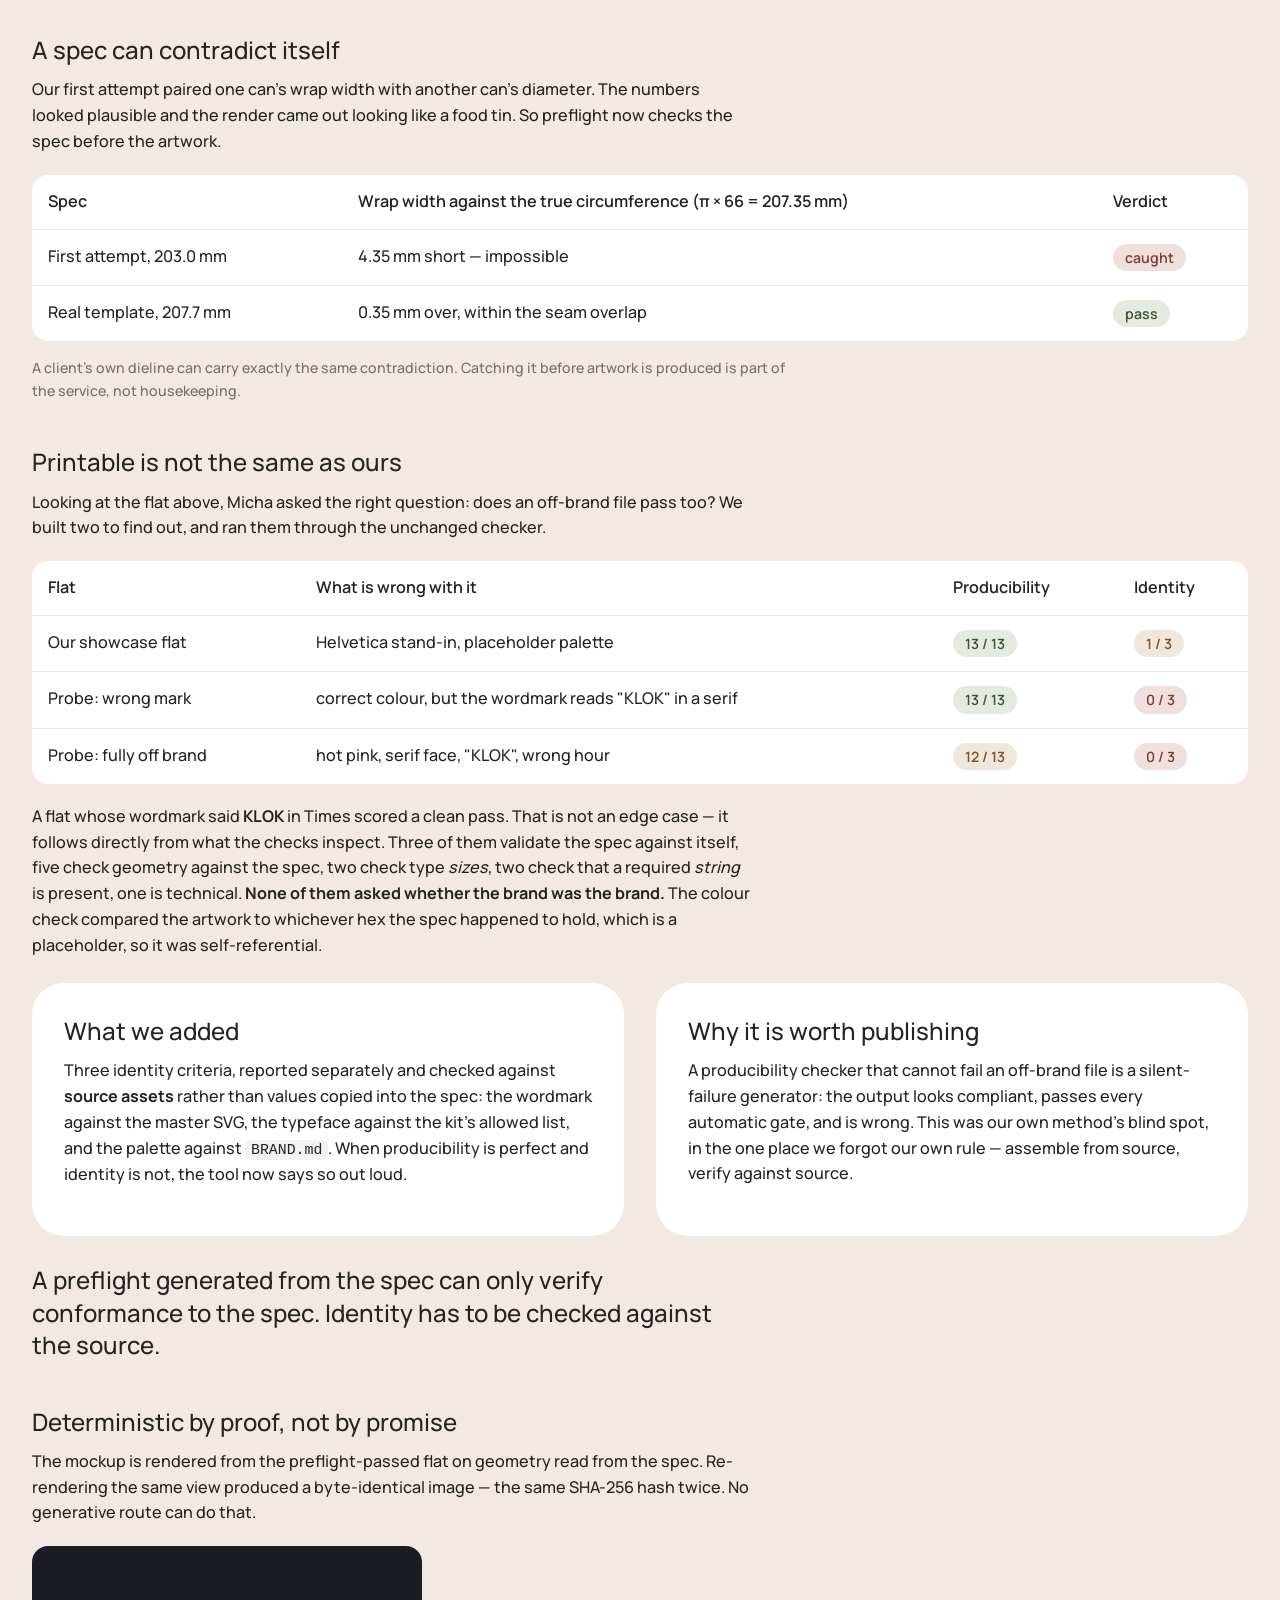
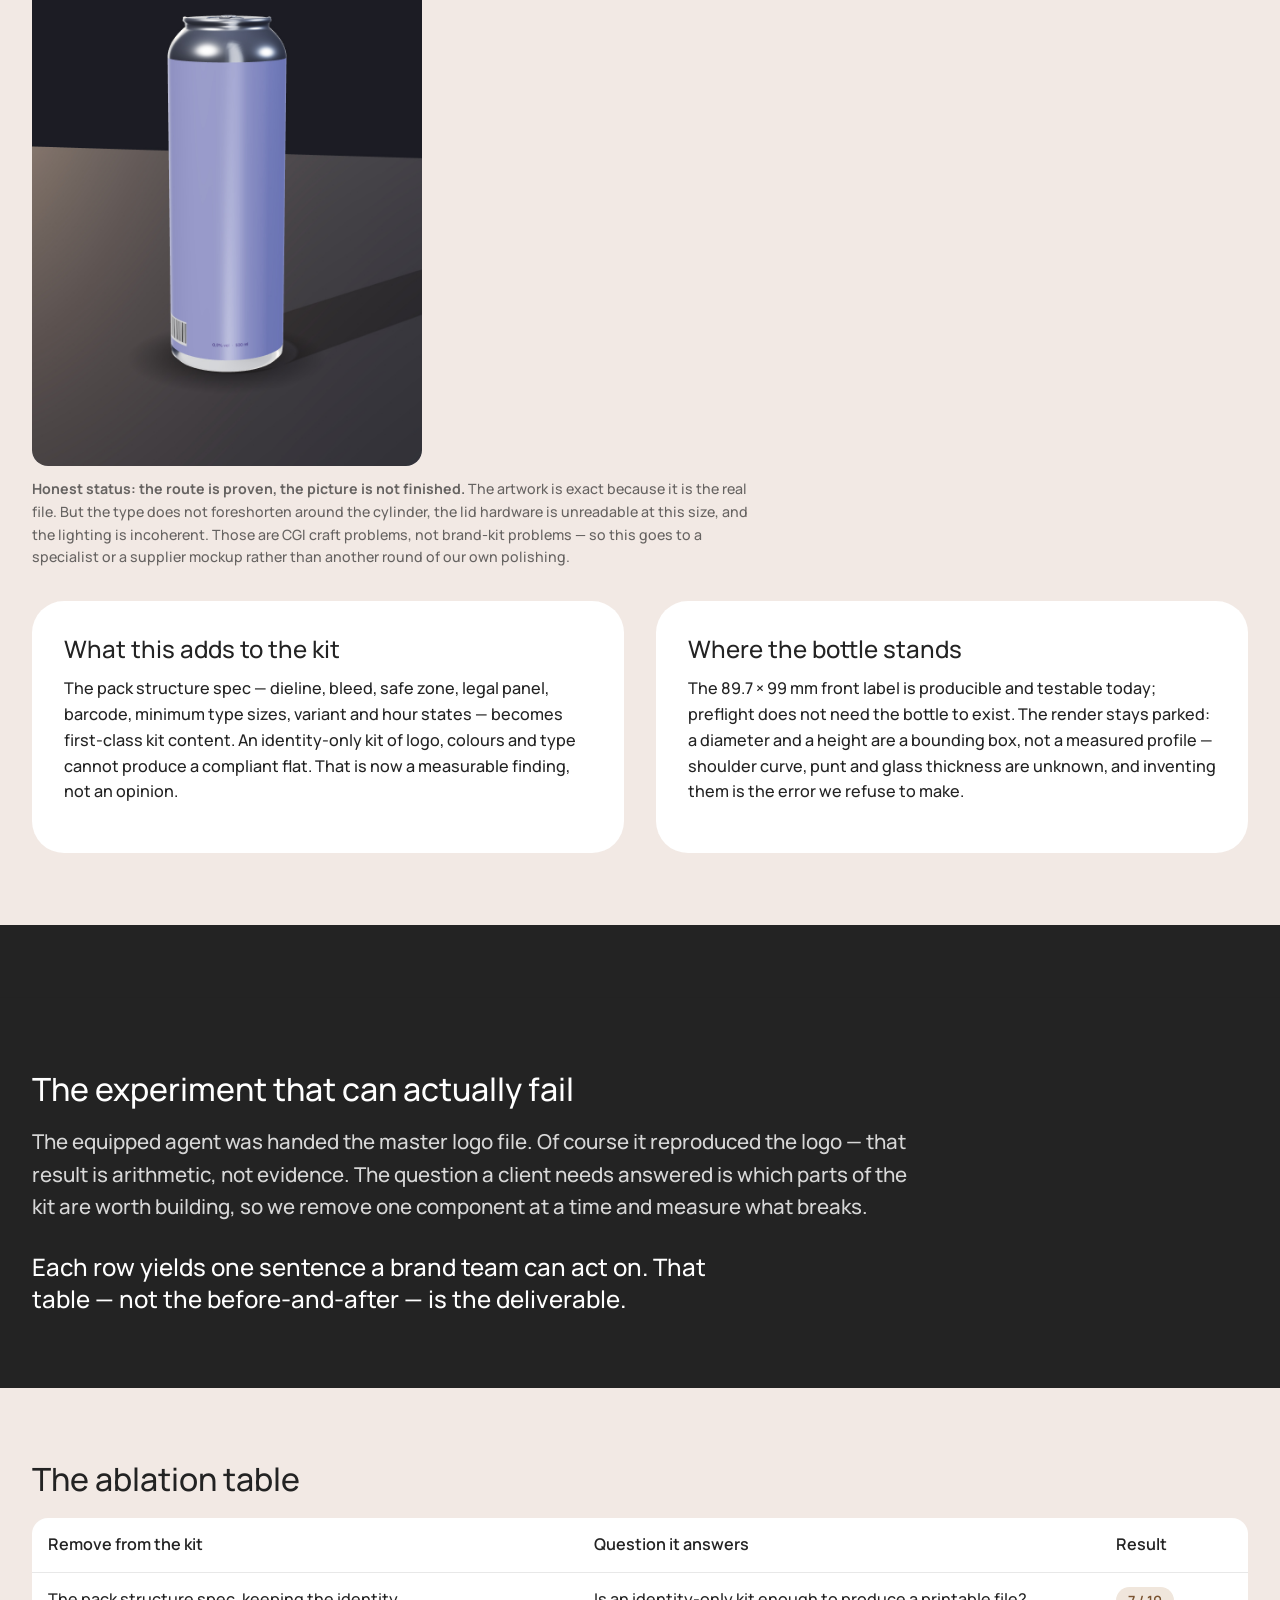
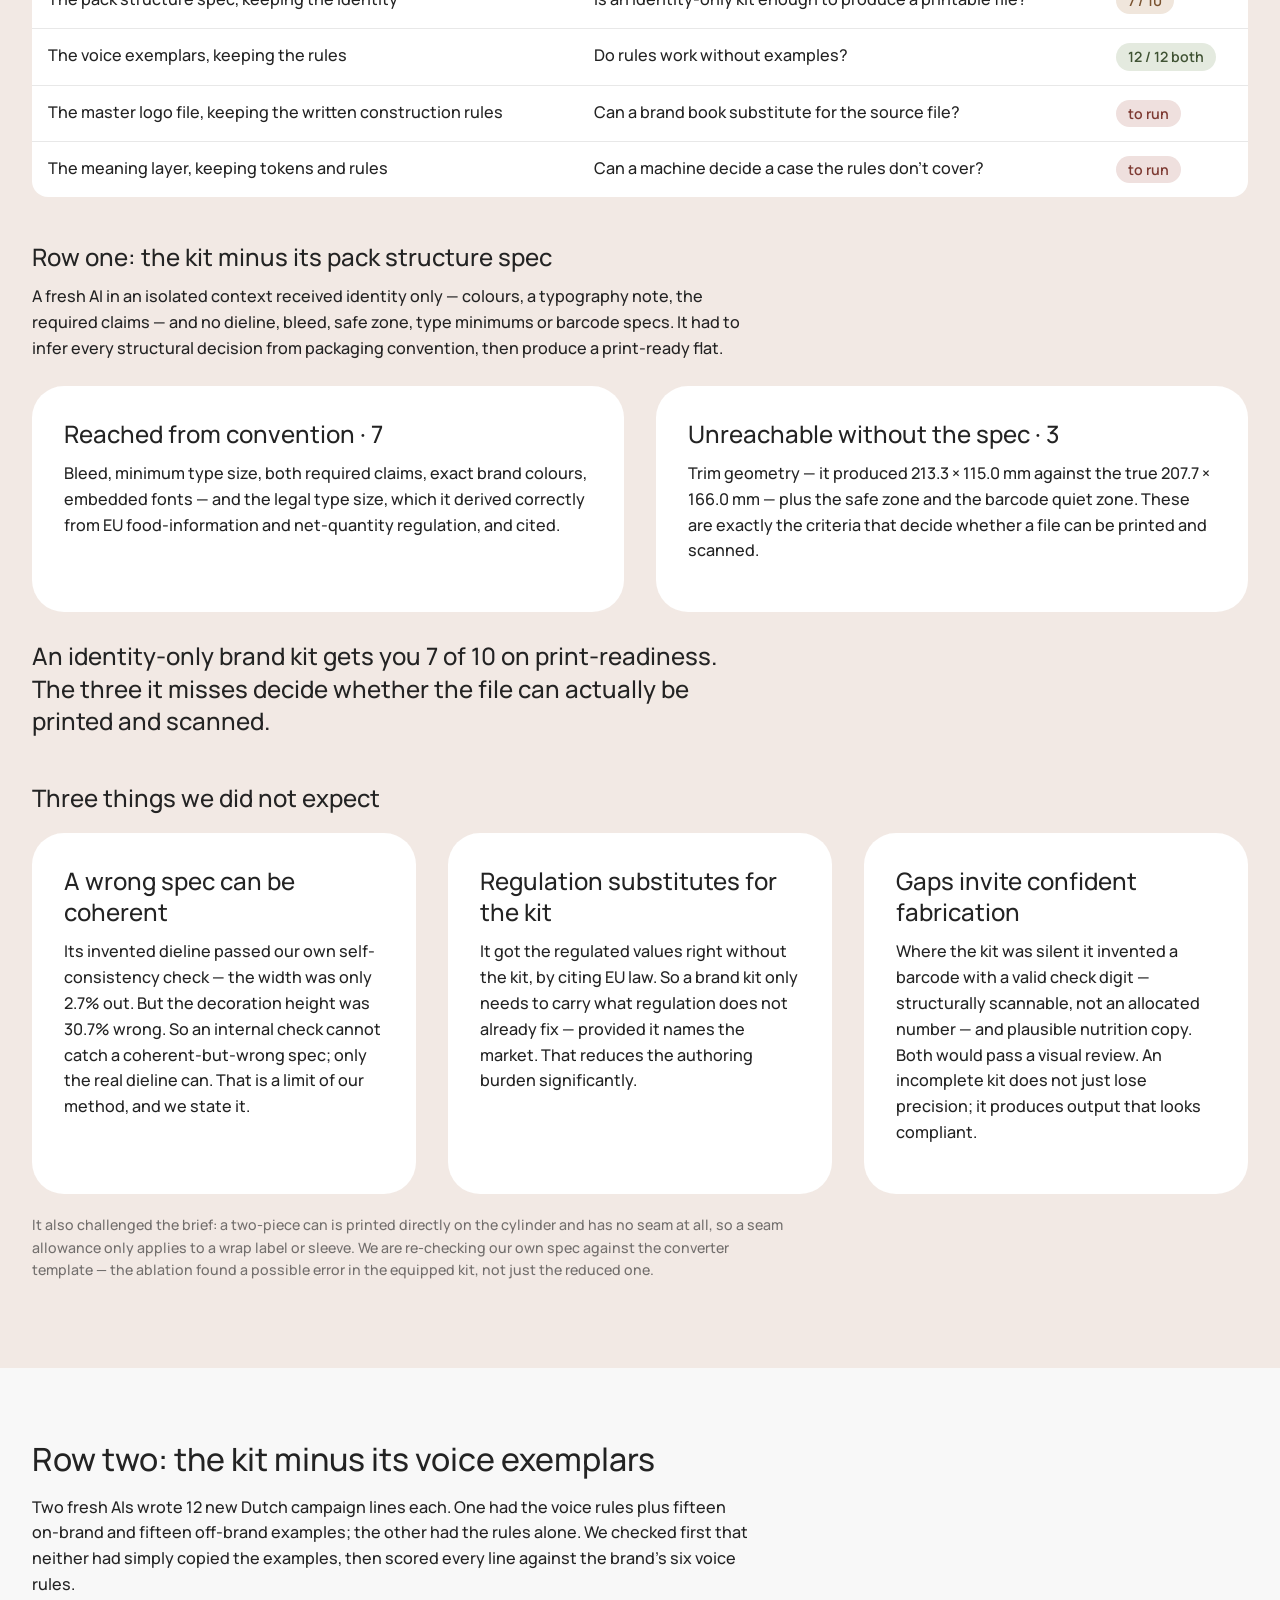
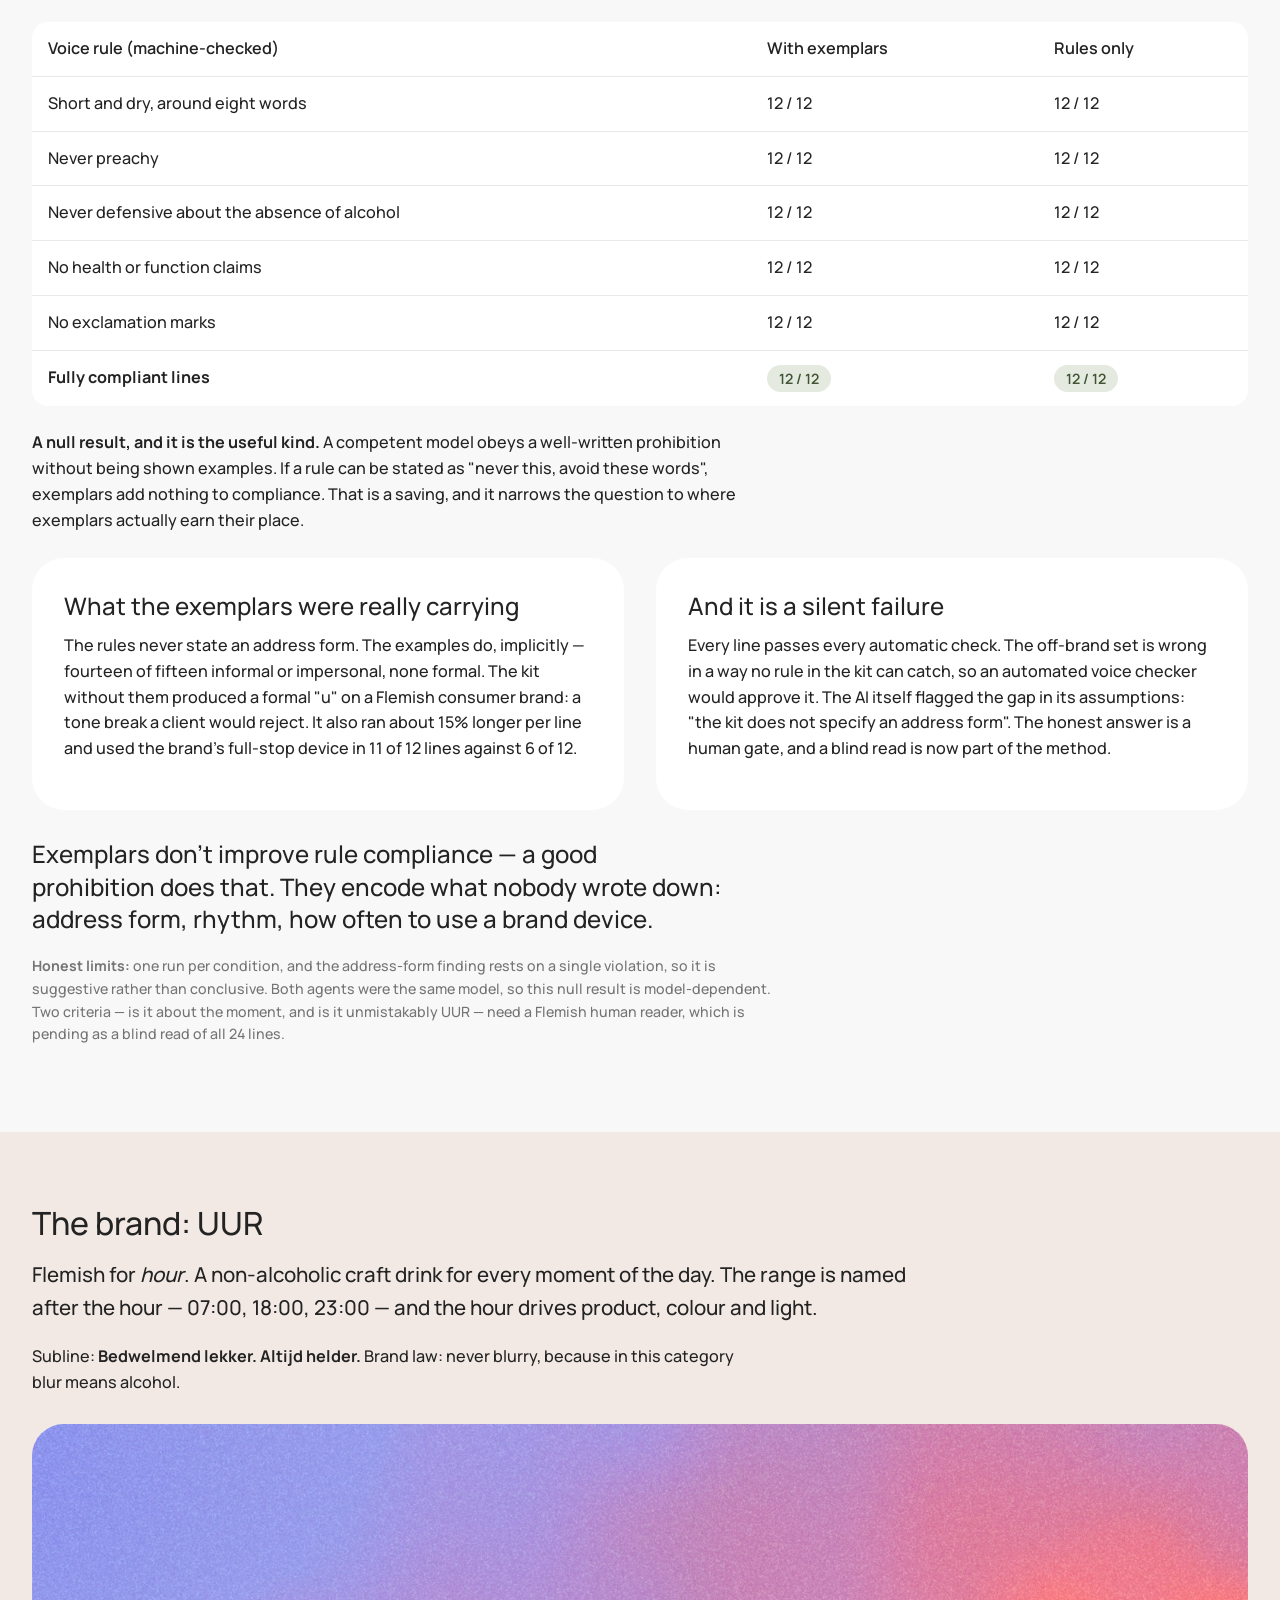
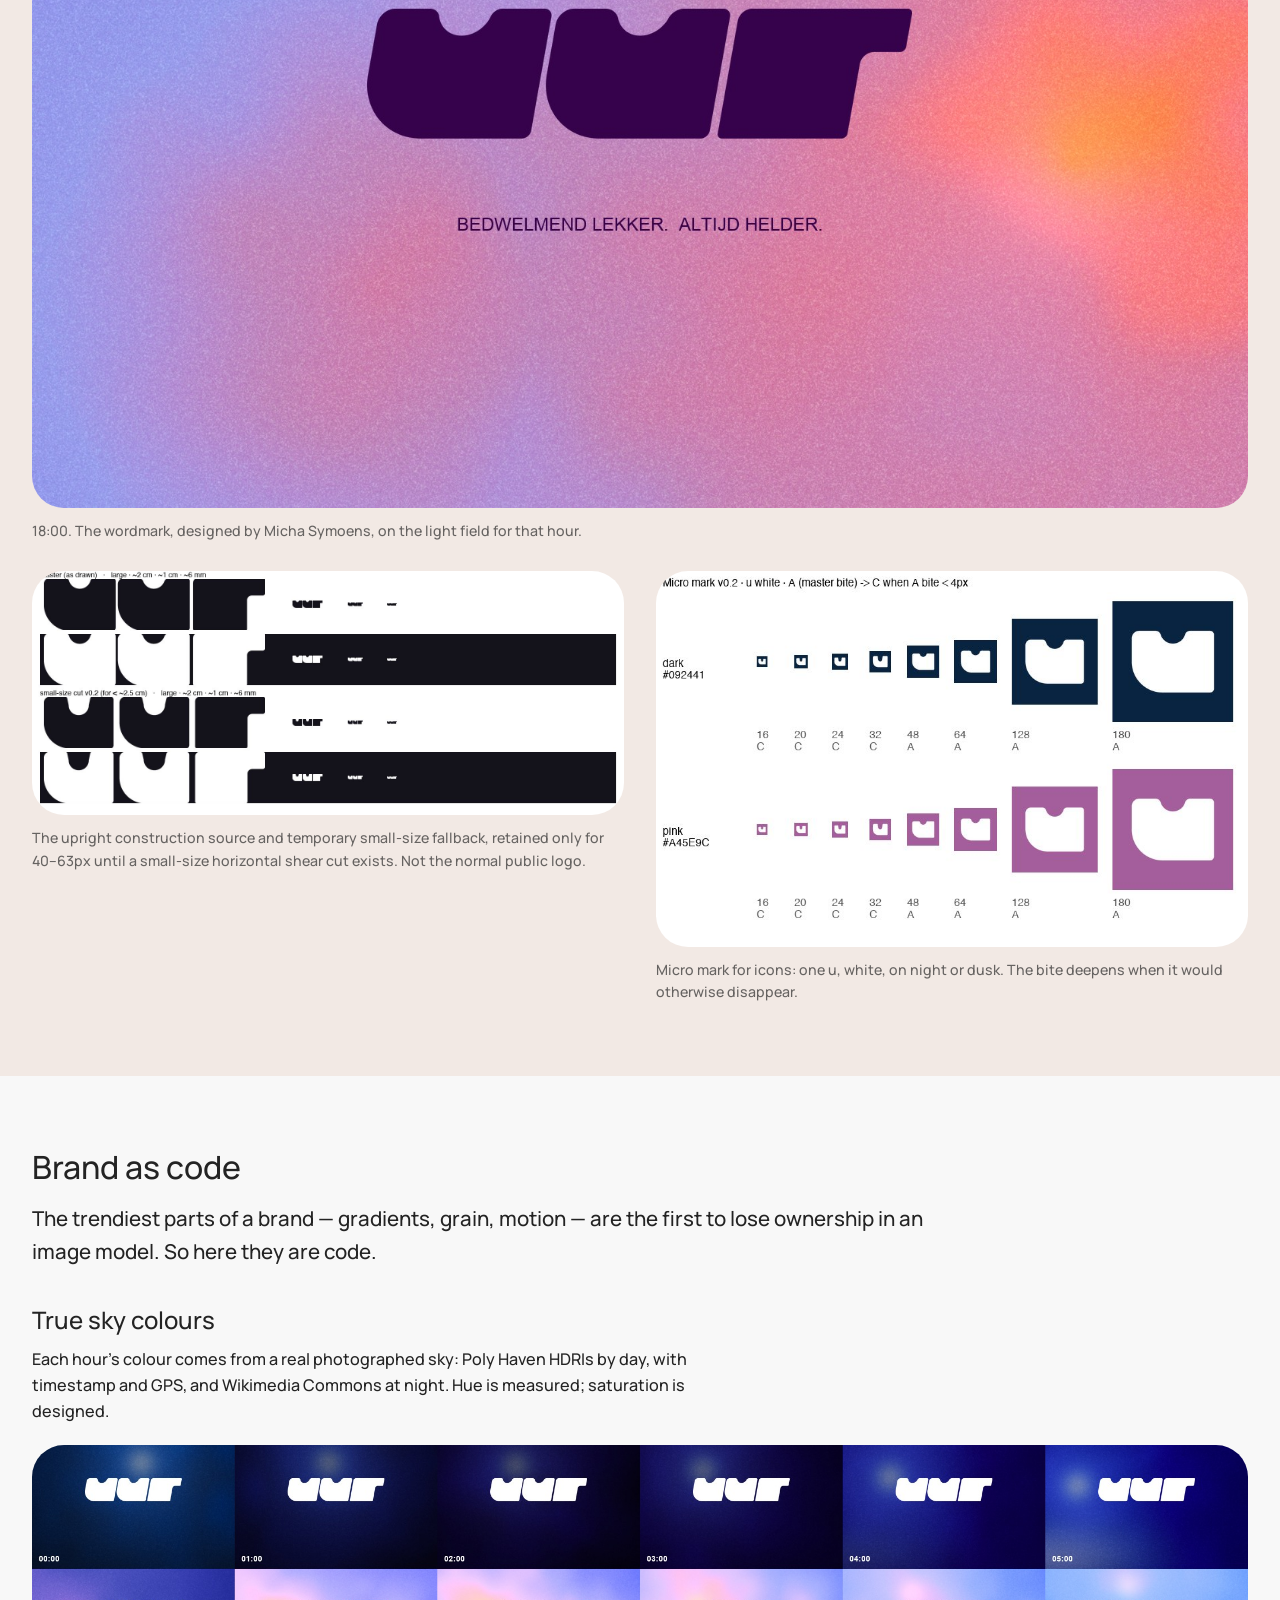
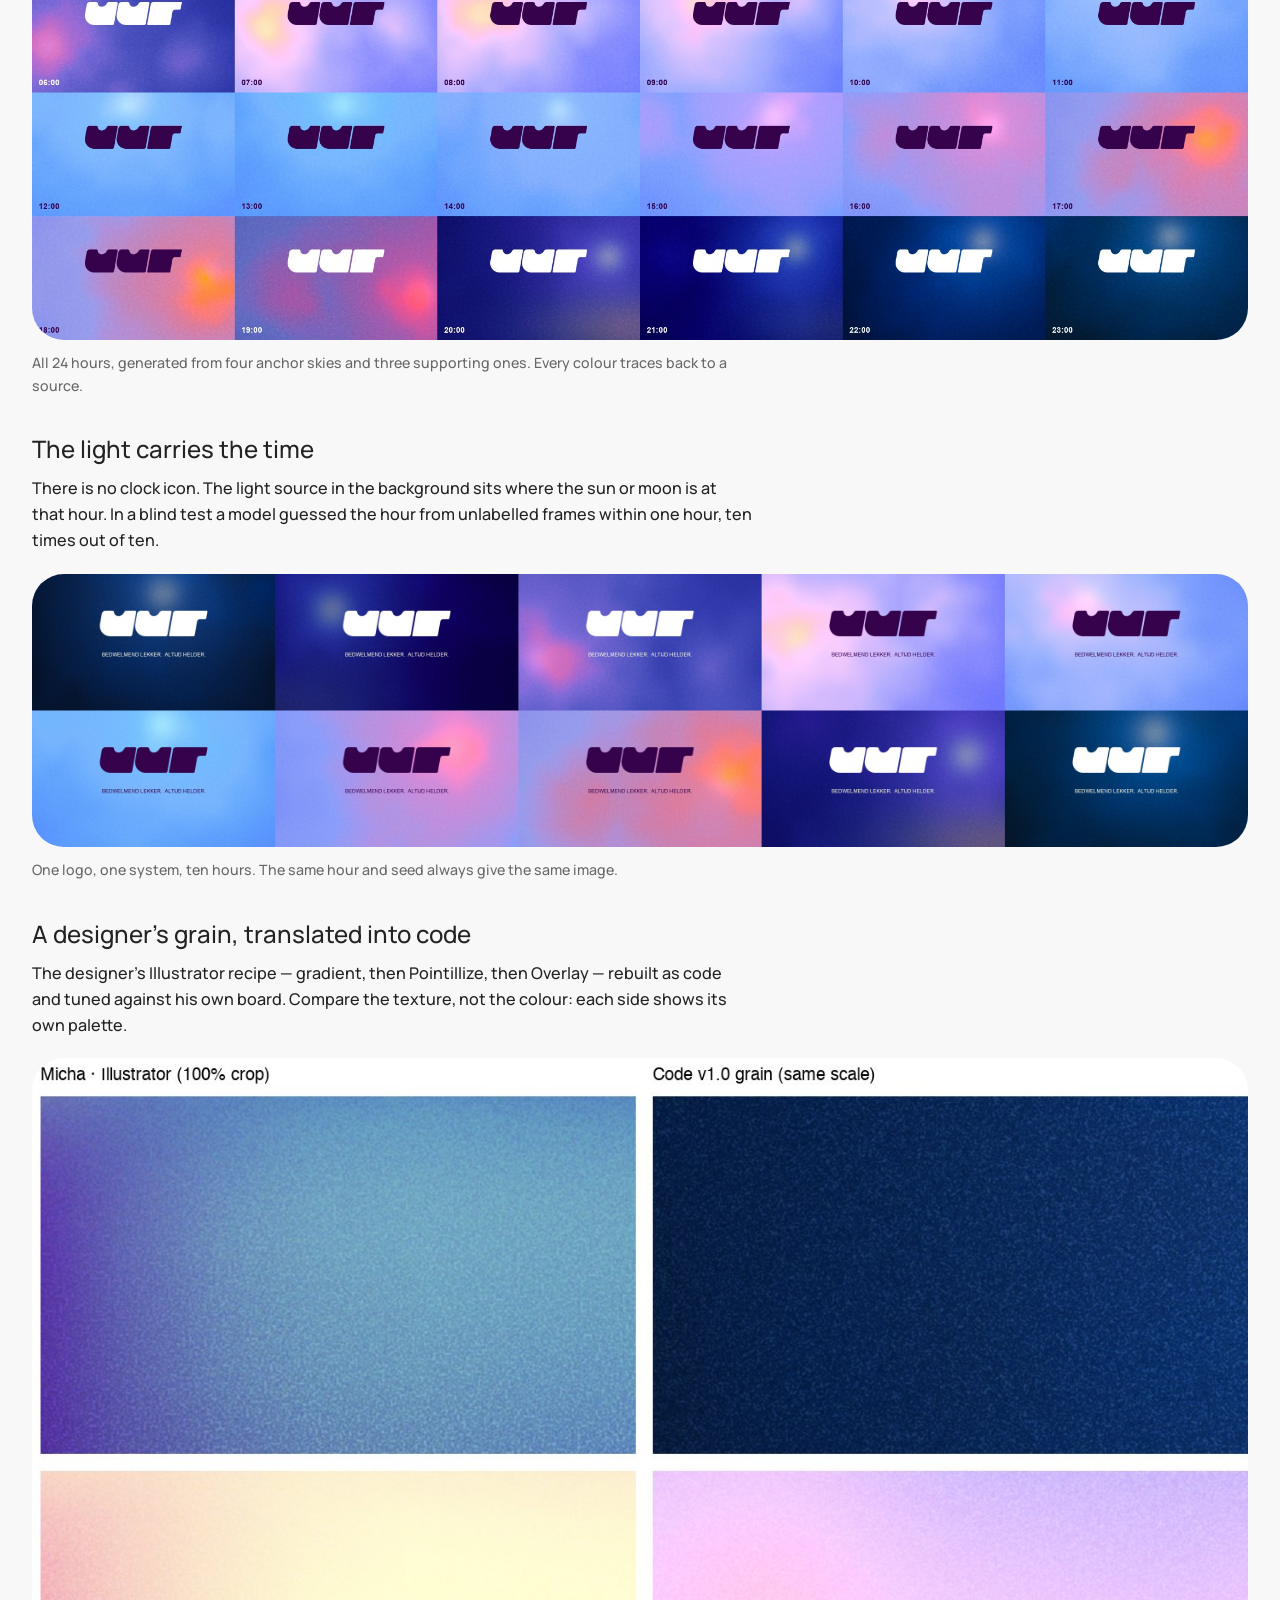
==== commit 684c587f: "Apply decided UUR logo hierarchy across published visuals Horizontal shear is the public primary. Ve" ====
--- a/index_full_record.html
+++ b/index_full_record.html
@@ -122,7 +122,7 @@
   <p class="io-lead" style="max-width:70ch">The brand core is designed, the parametric layer is built, and the kit now produces a print-ready packaging file that passes preflight unattended. The question we answer is not <em>can AI reproduce a brand</em> — it is <strong>which parts of a brand kit are load-bearing, and where control ends</strong>.</p>
 
   <div class="io-grid io-g4" style="margin-top:40px">
-    <div class="io-stat"><b>13/13</b><span class="meta">producibility checks passed on the pack artwork, up from 10/13 — but <strong>identity is only 1 of 3</strong>: the flat was built with a Helvetica stand-in, even though the master wordmark was available the whole time</span></div>
+    <div class="io-stat"><b>13/13</b><span class="meta">producibility checks passed on the pack artwork, up from 10/13 — but <strong>identity is now 2 of 3</strong>: the flat now uses the decided vertical sheared packaging mark and real 18:00 palette; identity remains 2 of 3 because the supporting type is still Helvetica rather than the approved brand face</span></div>
     <div class="io-stat"><b>7/10</b><span class="meta">reached by an identity-only kit; the three it misses are trim geometry, safe zone and barcode quiet zone</span></div>
     <div class="io-stat"><b>12/12</b><span class="meta">voice rules passed with <em>and</em> without exemplars — a good prohibition needs no example</span></div>
     <div class="io-stat"><b>1 in 6</b><span class="meta">correct logos when an image model makes the can: the boundary where exact artwork cannot be injected</span></div>
@@ -176,7 +176,7 @@
 
   <div class="io-table-wrap" style="margin-top:28px"><table class="io-table">
     <tr><th>Element</th><th>Drawer</th><th>Source of truth</th><th>Quality bar</th><th>Check</th><th>Evidence</th></tr>
-    <tr><td><strong>Wordmark</strong></td><td>1</td><td>master SVG</td><td>pixel diff ≈ 0</td><td>auto</td><td><span class="st st-yes">measured</span>1.00 vs 0.69</td></tr>
+    <tr><td><strong>Wordmark system</strong></td><td>1</td><td>horizontal shear = public primary · vertical shear = packaging/portrait · upright = construction/fallback · micro-u at tiny sizes</td><td>correct variant selected by size and format; pixel diff ≈ 0 vs its source SVG</td><td>auto</td><td><span class="st st-yes">measured</span>horizontal shear validated ≥64px; current visuals corrected to the hierarchy</td></tr>
     <tr><td>Small-size cut</td><td>1</td><td>separate SVG + min-size rule</td><td>legible 24–64 px</td><td>auto + human</td><td><span class="st st-yes">measured</span>blind read</td></tr>
     <tr><td>Micro mark</td><td>1</td><td>separate SVG</td><td>readable at 32 px</td><td>auto + human</td><td><span class="st st-part">partly measured</span></td></tr>
     <tr><td><strong>Colour tokens</strong> (24 h)</td><td>2</td><td>OKLab code from measured skies</td><td>colour distance to the true sky</td><td>auto</td><td><span class="st st-yes">measured</span>0.013 vs 0.086</td></tr>
@@ -184,7 +184,7 @@
     <tr><td>Grain</td><td>2</td><td>shader port of the designer's recipe</td><td>matches spec, no banding</td><td>auto + human</td><td><span class="st st-yes">measured</span>~80–85%</td></tr>
     <tr><td>Type system</td><td>1</td><td>named families + hierarchy rules</td><td>no substitution</td><td>auto</td><td><span class="st st-part">partly measured</span>licensing open</td></tr>
     <tr><td><strong>Pack structure spec</strong></td><td>1</td><td>dieline, bleed, safe zone, barcode, type minima</td><td>preflight pass</td><td>auto</td><td><span class="st st-yes">measured</span>7/10 without it</td></tr>
-    <tr><td><strong>Flat pack artwork</strong></td><td>1 → 2</td><td>kit + pack spec, assembled by code</td><td>producibility 13/13 <em>and</em> identity 3/3</td><td>auto</td><td><span class="st st-part">partly measured</span>producibility 13/13, identity 1/3 — stand-in type used despite the master being available</td></tr>
+    <tr><td><strong>Flat pack artwork</strong></td><td>1 → 2</td><td>kit + pack spec, assembled by code</td><td>producibility 13/13 <em>and</em> identity 3/3</td><td>auto</td><td><span class="st st-part">partly measured</span>producibility 13/13, identity 2/3 — stand-in type used despite the master being available</td></tr>
     <tr><td>Pack mockup</td><td>1</td><td>the real flat on spec geometry</td><td>byte-identical re-render</td><td>auto</td><td><span class="st st-part">partly measured</span>picture parked</td></tr>
     <tr><td><strong>Voice</strong></td><td>3</td><td>prohibitive rules + avoid-lists + exemplars</td><td>auto-rules 100% plus a blind human read</td><td><strong>human gate</strong></td><td><span class="st st-part">partly measured</span>read pending</td></tr>
     <tr><td>Product in lifestyle</td><td>3</td><td>reference plates + QC rubric</td><td>per-element QC, hit rate recorded</td><td><strong>human gate</strong></td><td><span class="st st-part">partly measured</span></td></tr>
@@ -368,7 +368,7 @@
   <p>Subline: <strong>Bedwelmend lekker. Altijd helder.</strong> Brand law: never blurry, because in this category blur means alcohol.</p>
   <figure style="margin-top:28px"><img src="img/hero_18.jpg" alt="UUR 18:00 brand frame with the wordmark on that hour's light field"><figcaption>18:00. The wordmark, designed by Micha Symoens, on the light field for that hour.</figcaption></figure>
   <div class="io-grid io-g2" style="margin-top:28px">
-    <figure><img src="img/small_cut.jpg" alt="Master wordmark beside the small-size cut"><figcaption>Master wordmark and a small-size cut for use under 2.5 cm, tested for legibility at can size.</figcaption></figure>
+    <figure><img src="img/small_cut.jpg" alt="Upright construction source beside the temporary small-size fallback"><figcaption>The upright construction source and temporary small-size fallback, retained only for 40–63px until a small-size horizontal shear cut exists. Not the normal public logo.</figcaption></figure>
     <figure><img src="img/micro_mark.jpg" alt="Micro mark for icons"><figcaption>Micro mark for icons: one u, white, on night or dusk. The bite deepens when it would otherwise disappear.</figcaption></figure>
   </div>
 </div></section>
@@ -452,7 +452,7 @@
     </div>
     <div class="io-card">
       <h3>Brand design</h3>
-      <p>The real sky tokens into the pack flat, plus the hour label, final serif, subline spacing and the prefix letters. The master wordmark is done and already in the project — placing it into the pack flat is ours to do, not the designer's.</p>
+      <p>The real sky tokens into the pack flat, plus the hour label, final serif, subline spacing and the prefix letters. The decided wordmarks are already in the project: horizontal shear for public use, vertical shear for packaging/portrait. The pack flat now uses the vertical stack; finishing its supporting typography is ours to do, not the designer's.</p>
     </div>
   </div>
   <div class="io-grid io-g3" style="margin-top:28px">
@@ -478,7 +478,7 @@
     <li><time>2 Nov</time><p><strong>Ablation E2: the layout gap.</strong> Micha asked where the POC tests the minimum a kit needs to make social formats and posters. It did not — no layout row in the readiness map, no layout ablation. An isolated agent given the kit’s layout sections verbatim produced a story, a square post and an A2 poster: 18/24 on the stated rules, and the same composition three times — wordmark at 50.0% of frame width in all three, vertical anchor drifting under 5 points. <strong>A lockup is not a layout system.</strong> Two corrections to our own expectations: proportional rules generalised perfectly to unseen aspect ratios (write ratios, not millimetres), and the agent’s self-report was wrong — it claimed the kit held no colour values when it held ten and the output used them. Verify self-reports against the artefact.</p></li>
     <li><time>2 Nov</time><p><strong>Continuity rule decided; Micha owns motion.</strong> The moon now rises where the sun set and travels back east, so the light never jumps across the frame. Measured: the handover discontinuity fell from 0.82 to 0.30 of the frame width, and what remains is a vertical rise rather than a sideways jump — the glow holds the same side right through sunset. Declared in <code>body_pos()</code> as a brand rule, not astronomy: a real moon does not retrace the sun’s path. Loop re-rendered; still loops at 0.000/255 and still byte-identical on re-encode.</p></li>
     <li><time>2 Nov</time><p><strong>Motion test: the 24-hour loop.</strong> 300 frames, 12 seconds, rendered from the existing light-field generator — nobody keyframed it. Frame 0 and the 24-hour mark differ by 0.000/255, and the MP4 re-encodes to the same SHA-256, so the parametric claim now holds in time as well as in stills. It also found a brand bug invisible in a still frame: at the sun/moon handover the light resets to the opposite edge, because each body runs its own west-to-east arc. The kit had no rule for what happens <em>between</em> states. A system can be right in every frame and wrong in time.</p></li>
-    <li><time>1 Nov</time><p><strong>Preflight split into producibility and identity.</strong> Micha asked what a 13/13 pass actually meant. Two deliberately off-brand probes proved the hole: a flat whose wordmark read "KLOK" in a serif scored a clean 13/13. None of the thirteen checks asked whether the brand was the brand, and the colour check compared artwork to a placeholder in our own spec. Three identity criteria added, checked against source assets. Our own showcase flat is now honestly 13/13 producibility and 1/3 identity.</p></li>
+    <li><time>1 Nov</time><p><strong>Preflight split into producibility and identity.</strong> Micha asked what a 13/13 pass actually meant. Two deliberately off-brand probes proved the hole: a flat whose wordmark read "KLOK" in a serif scored a clean 13/13. None of the thirteen checks asked whether the brand was the brand, and the colour check compared artwork to a placeholder in our own spec. Three identity criteria added, checked against source assets. Our own showcase flat is now honestly 13/13 producibility and 2/3 identity.</p></li>
     <li><time>1 Nov</time><p><strong>Readiness map built, 14 elements.</strong> Every element with its drawer, source of truth, quality bar, check type, owner and evidence state. Building it exposed two gaps the project had not confronted: motion has no evidence and no owner, and type licensing is not closed.</p></li>
     <li><time>1 Nov</time><p><strong>Ablation row two: a null result that matters.</strong> Voice rules with and without exemplars both scored 12/12 on every machine-checkable rule. But the kit without exemplars produced a formal address form on a consumer brand, longer lines and overuse of a brand device — the exemplars were carrying the unwritten conventions, not the compliance.</p></li>
     <li><time>1 Nov</time><p><strong>Ablation row one: 7/10.</strong> An identity-only kit reached 7 of 10 print-readiness criteria from convention; trim geometry, safe zone and barcode quiet zone were unreachable. Its invented spec was internally coherent but 30.7% wrong on height. It derived the regulated type sizes correctly from EU law, and fabricated a valid-check-digit barcode where the kit was silent.</p></li>
@@ -489,7 +489,7 @@
     <li><time>18 Oct</time><p><strong>Proof run one: text brief against the kit.</strong> Logo 0.69 to 1.00, colour distance 0.086 to 0.013, voice 5/15 to 15/15. Twelve kit gaps fixed in <code>BRAND.md</code> v0.2.</p></li>
     <li><time>18 Oct</time><p><strong>BRAND.md v0.1</strong>, the machine kit: tokens plus rules per drawer, linted against Google's DESIGN.md spec.</p></li>
     <li><time>18 Oct</time><p><strong>Krea moodboard.</strong> Mood strong, logo correct on one of six generated cans. Hybrid packshot built on a CGI can with the exact vector label.</p></li>
-    <li><time>18 Oct</time><p><strong>Logo system and grain.</strong> Master wordmark, small-size cut, micro mark, minimum sizes; the designer's Illustrator grain recipe ported to code.</p></li>
+    <li><time>18 Oct</time><p><strong>Logo system and grain.</strong> Horizontal shear promoted to public primary; vertical stack for packaging/portrait; upright retained as construction/fallback; micro mark and minimum sizes; the designer's Illustrator grain recipe ported to code.</p></li>
     <li><time>18 Oct</time><p><strong>Light field and true-sky palette.</strong> The sun and moon icon dropped — the light carries the hour, blind test ten out of ten. Palette from 232 day skies and 597 night photographs, four anchors locked.</p></li>
     <li><time>17 Oct</time><p><strong>Brand core.</strong> The name UUR, the hour as concept, tone of voice, subline.</p></li>
     <li><time>7 Oct</time><p><strong>Project start.</strong> "Is your brand AI-ready?" — from webinar slogan to a measurable method.</p></li>
